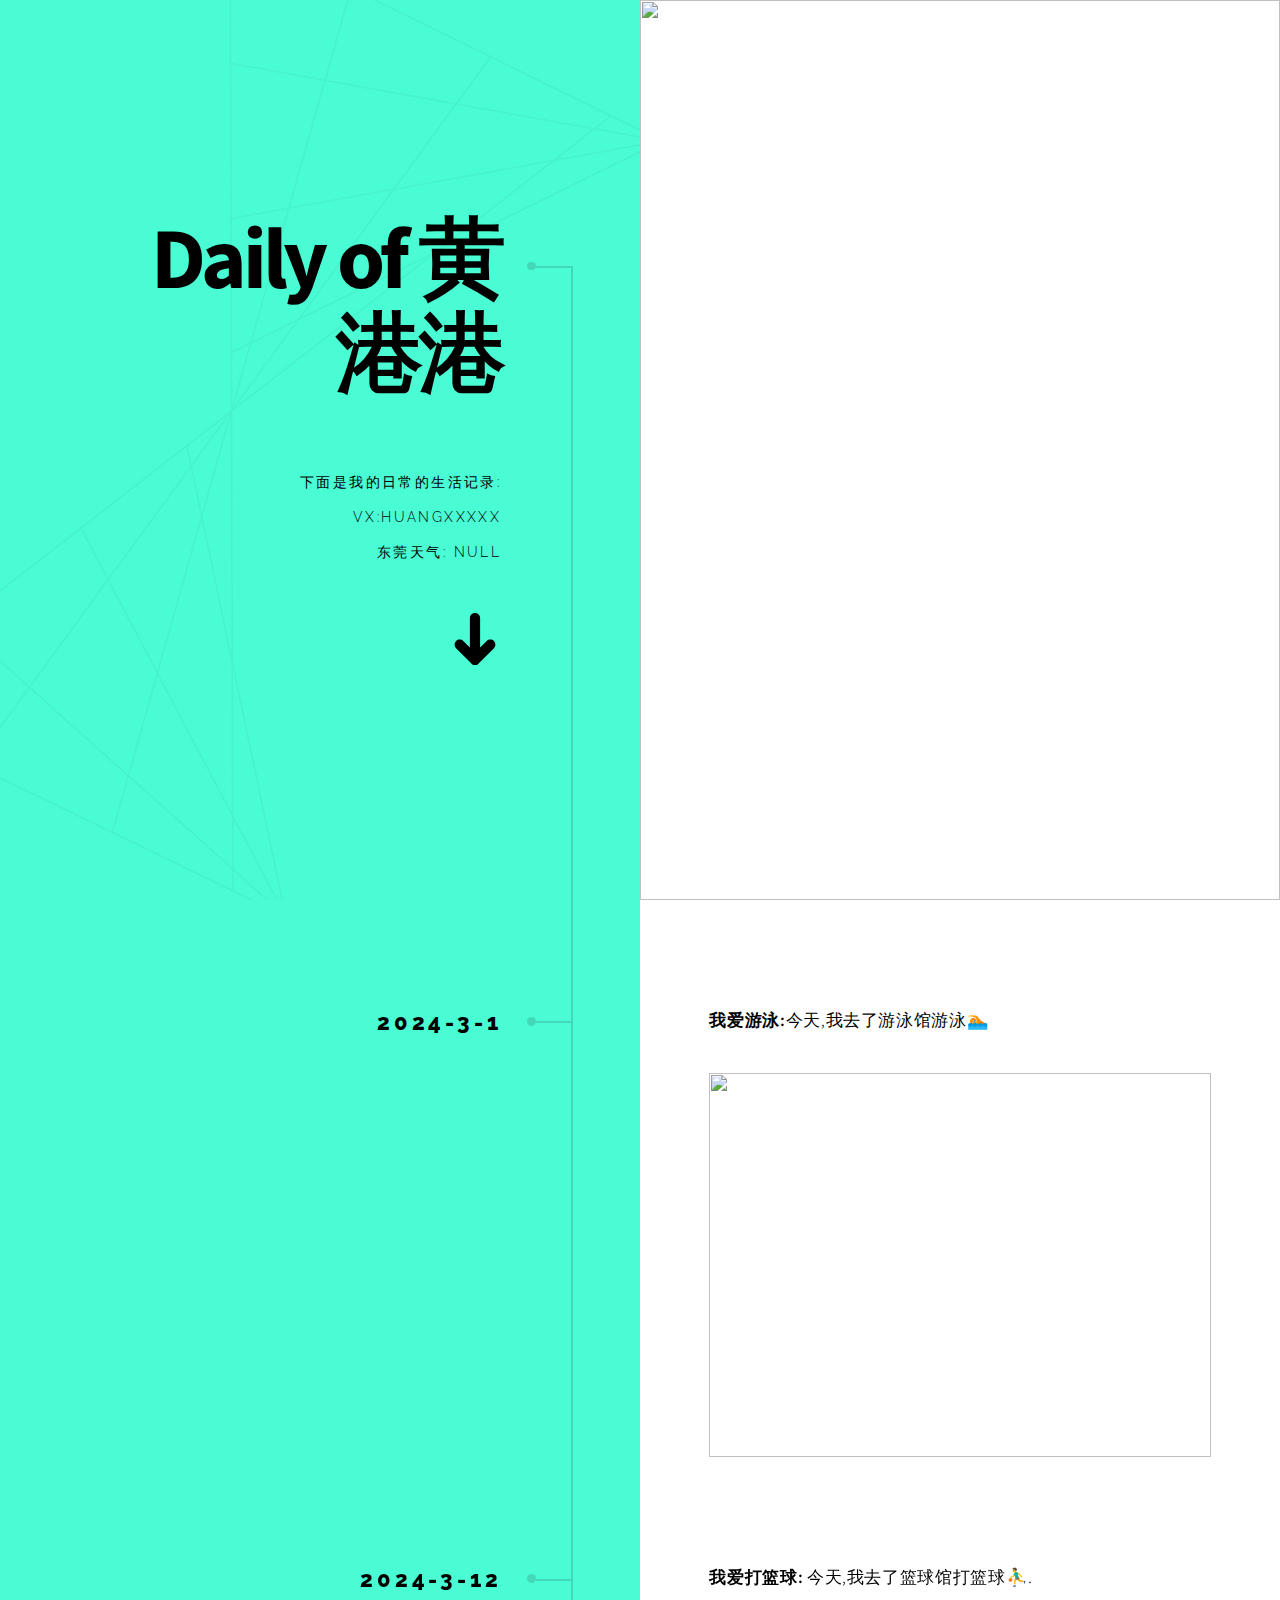
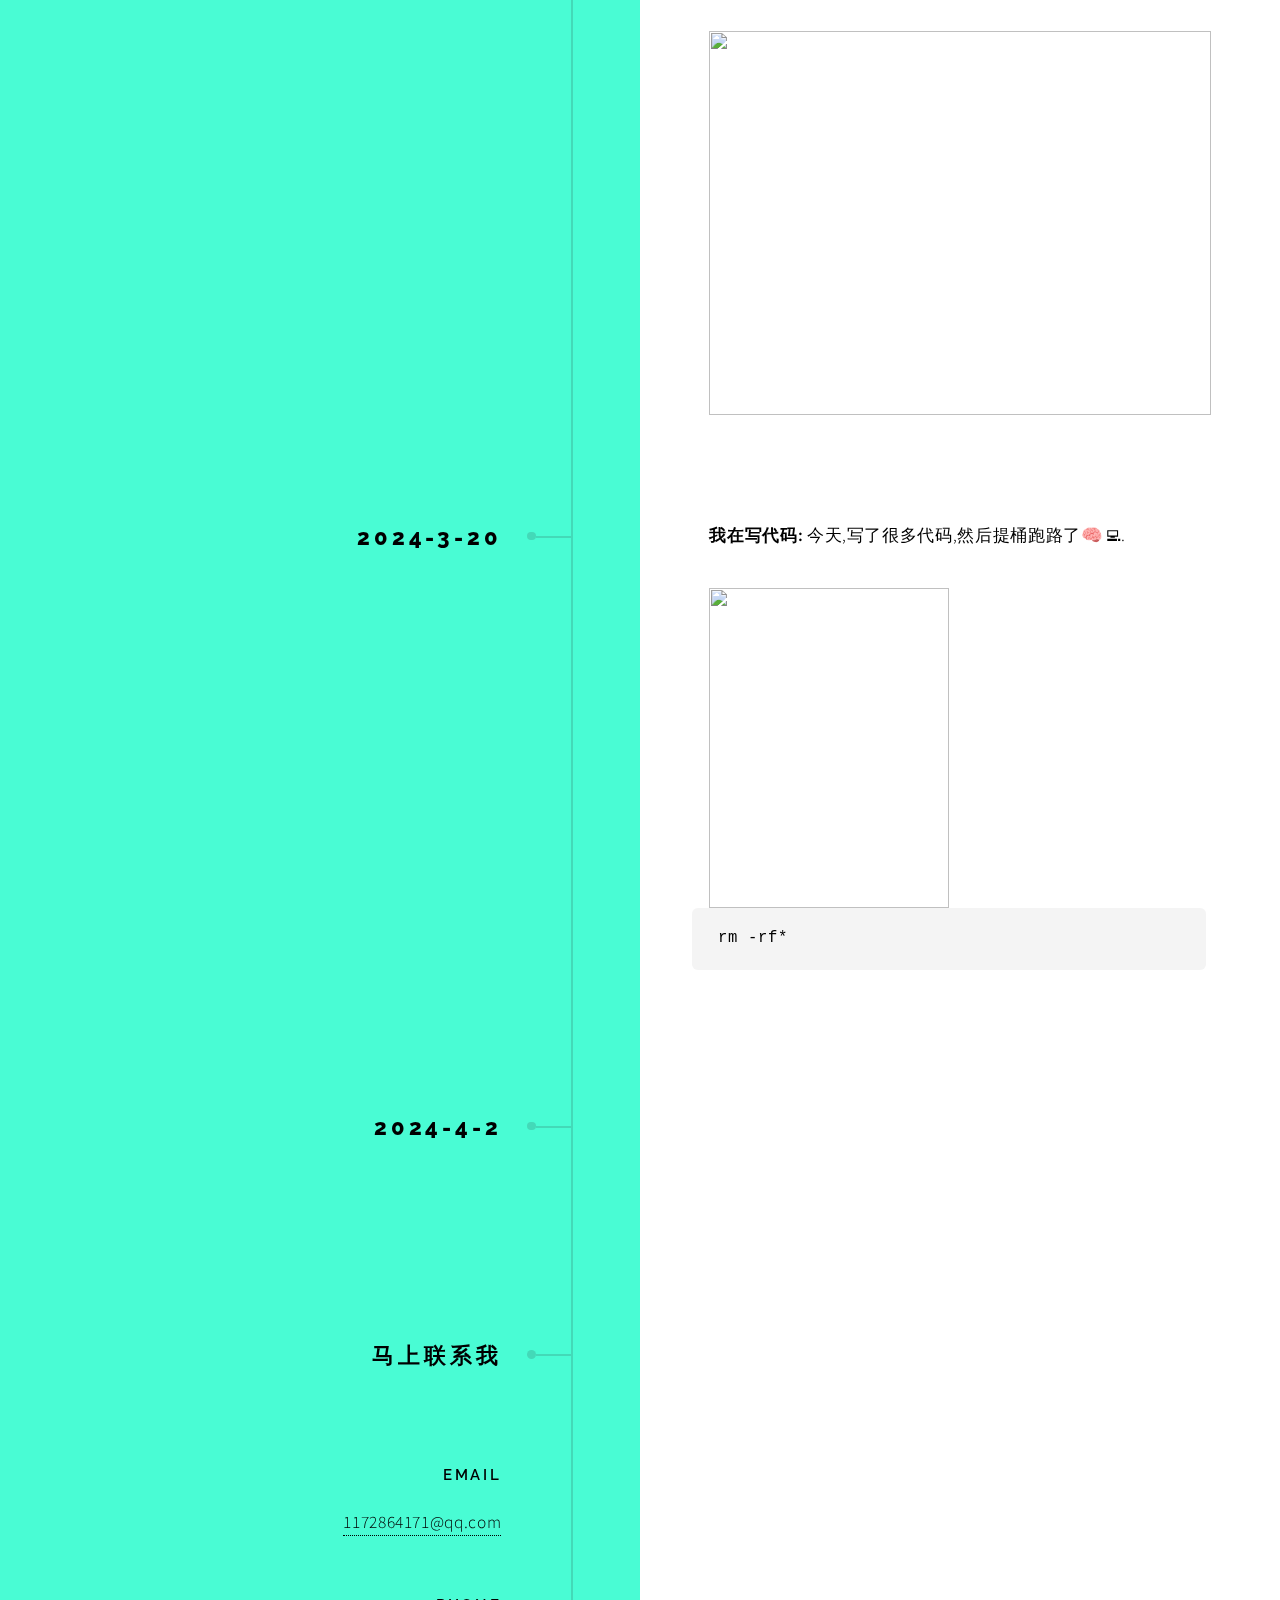
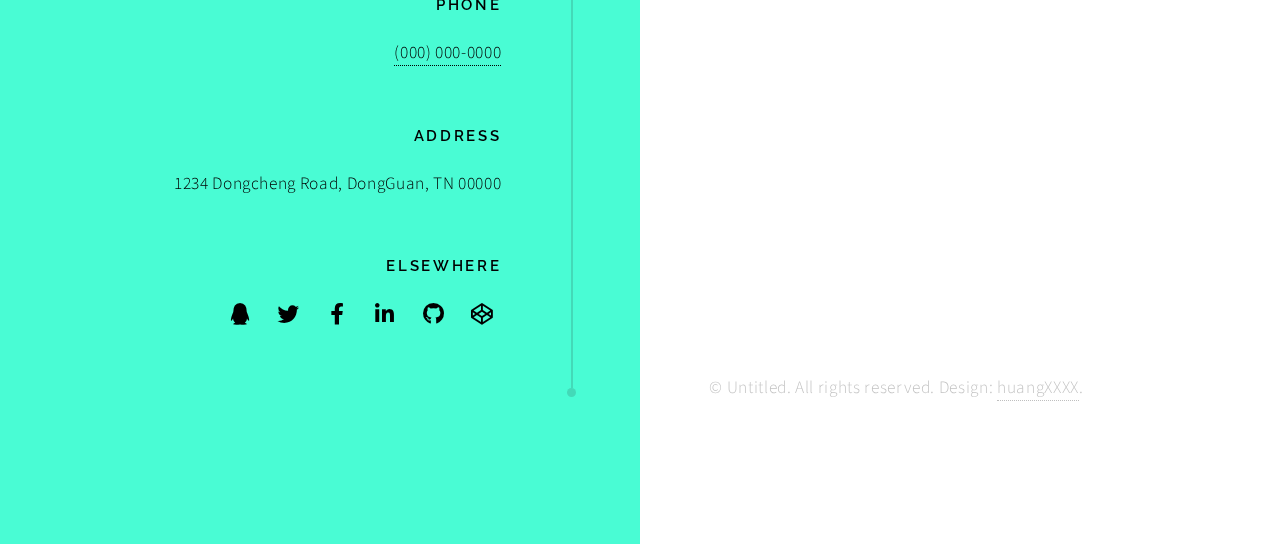
==== index.html @ 05964b26 "Update index.html" ====
<!DOCTYPE HTML>
<html xmlns="http://www.w3.org/1999/html">
<head>
    <title>travel-daily</title>
    <meta charset="utf-8"/>
    <meta name="viewport" content="width=device-width, initial-scale=1, user-scalable=no"/>
    <meta name="description" content=""/>
    <meta name="keywords" content=""/>
    <link rel="stylesheet" href="assets/css/main.css"/>


</head>
<body class="is-preload">

<!-- Wrapper -->
<div id="wrapper">

    <!-- Intro -->
    <section class="intro">
        <header>
            <h1>Daily of 黄港港</h1>
            <p>
            </br>下面是我的日常的生活记录:
            </br>vx:huangXXXXX
            </br>东莞天气: <span id="weather">null</span></p>
            <ul class="actions">
                <li><a href="#first" class="arrow scrolly"><span class="label">Next</span></a></li>
            </ul>
        </header>
        <div class="content">
            <span class="image fill" data-position="center"><img src="images/pic03.png" alt=""/></span>
        </div>
    </section>

    <!-- Section -->
    <section id="first">
        <header>
            <h2>2024-3-1</h2>
        </header>
        <div class="content">
            <p><strong>我爱游泳:</strong>今天,我去了游泳馆游泳🏊️</p>
            <div class="gallery"><a href="https://pic.imgdb.cn/item/663b37d50ea9cb1403532012.jpg" class="landscape">
                <img src="https://pic.imgdb.cn/item/663b37d50ea9cb1403532012.jpg"/></a></div>
            <!--            <span class="image main"> <img src="https://pic.imgdb.cn/item/663b37d50ea9cb1403532012.jpg"></span>-->
        </div>
    </section>

    <!-- Section -->
    <section>
        <header>
            <h2>2024-3-12</h2>
        </header>
        <div class="content">
            <p><strong>我爱打篮球:</strong> 今天,我去了篮球馆打篮球⛹‍♂️.</p>
            <div class="gallery"><a href="https://pic.imgdb.cn/item/663bc7940ea9cb14034e1a0f.png" class="landscape">
                <img src="https://pic.imgdb.cn/item/663bc7940ea9cb14034e1a0f.png"/></a></div>
        </div>
    </section>

    <!-- Section -->
    <section>
        <header>
            <h2>2024-3-20</h2>
        </header>
        <div class="content">
            <p><strong>我在写代码: </strong> 今天,写了很多代码,然后提桶跑路了🧠💻︎.</p>
                <div class="content">
                    <div class="gallery">
                        <a href="https://pic.imgdb.cn/item/663c23070ea9cb1403b1b759.jpg" class="diycssh">
                        <img src="https://pic.imgdb.cn/item/663c23070ea9cb1403b1b759.jpg" alt=""/></a>
                        <pre><code>rm -rf*</code></pre>
                    </div>
                </div>
        </div>
    </section>

        <section>
            <header>
                <h2>2024-4-2</h2>
            </header>
            <div class="content">

               </div>
        </section>
    <!-- Section -->
    <section>
        <header>
            <h2>马上联系我</h2>
        </header>
        <div class="content">
        </div>
        <footer>
            <ul class="items">
                <li>
                    <h3>Email</h3>
                    <a href="#">1172864171@qq.com</a>
                </li>
                <li>
                    <h3>Phone</h3>
                    <a href="#">(000) 000-0000</a>
                </li>
                <li>
                    <h3>Address</h3>
                    <span>1234 Dongcheng Road, DongGuan, TN 00000</span>
                </li>
                <li>
                    <h3>Elsewhere</h3>
                    <ul class="icons">
                        <li><a href="#" class="icon brands fa-qq"><span class="label">QQ</span></a></li>
                        <li><a href="#" class="icon brands fa-twitter"><span class="label">Twitter</span></a></li>
                        <li><a href="#" class="icon brands fa-facebook-f"><span class="label">Facebook</span></a></li>
              
                        <li><a href="#" class="icon brands fa-linkedin-in"><span class="label">LinkedIn</span></a></li>
                        <li><a href="#" class="icon brands fa-github"><span class="label">GitHub</span></a></li>
                        <li><a href="#" class="icon brands fa-codepen"><span class="label">Codepen</span></a></li>
                    </ul>
                </li>
            </ul>
        </footer>
    </section>

    <!-- Copyright -->
    <div class="copyright">&copy; Untitled. All rights reserved. Design: <a href="#">huangXXXX</a>.
    </div>

</div>

<!-- Scripts -->
<script src="assets/js/jquery.min.js"></script>
<script src="assets/js/jquery.scrolly.min.js"></script>
<script src="assets/js/browser.min.js"></script>
<script src="assets/js/breakpoints.min.js"></script>
<script src="assets/js/util.js"></script>
<script src="assets/js/main.js"></script>
<script>
    function loadXMLDoc()
    {
        var xmlhttp;
        if (window.XMLHttpRequest)
        {
            //  IE7+, Firefox, Chrome, Opera, Safari 浏览器执行代码
            xmlhttp=new XMLHttpRequest();
        }
        else
        {
            // IE6, IE5 浏览器执行代码
            xmlhttp=new ActiveXObject("Microsoft.XMLHTTP");
        }
        xmlhttp.onreadystatechange=function()
        {
            if (xmlhttp.readyState==4 && xmlhttp.status==200)
            {
                var myArr = JSON.parse(this.responseText);
                document.getElementById("weather").innerHTML=myArr.results[0].now.text;
                //console.log(myArr.results[0].now.text);
                //$("#weathe").innerText=xmlhttp.responseText;
                // {
                //     "results": [
                //     {
                //         "location": {
                //             "id": "WS0GHKN5ZP7T",
                //             "name": "东莞",
                //             "country": "CN",
                //             "path": "东莞,东莞,广东,中国",
                //             "timezone": "Asia/Shanghai",
                //             "timezone_offset": "+08:00"
                //         },
                //         "now": {
                //             "text": "阴",  //myArr.results[0].now.text;
                //             "code": "9",
                //             "temperature": "26"
                //         },
                //         "last_update": "2024-05-10T09:24:23+08:00"  //myArr.results[0].last_update
                //     }
                // ]
                // }
            }
        }
        xmlhttp.open("GET","https://api.seniverse.com/v3/weather/now.json?key=Szi0hltL8kZto6R0B&location=dongguan&language=zh-Hans&unit=c",true);
        xmlhttp.send();
    }
    var time = setInterval(loadXMLDoc,10000);
</script>


</body>
</html>
---- assets/css/main.css ----
@import url(fontawesome-all.min.css);
@import url("https://fonts.googleapis.com/css?family=Source+Sans+Pro:300,600,700,300i,600i,700i|Raleway:600,800");

/*
	Paradigm Shift by HTML5 UP
	html5up.net | @ajlkn
	Free for personal and commercial use under the CCA 3.0 license (html5up.net/license)
*/

html, body, div, span, applet, object,
iframe, h1, h2, h3, h4, h5, h6, p, blockquote,
pre, a, abbr, acronym, address, big, cite,
code, del, dfn, em, img, ins, kbd, q, s, samp,
small, strike, strong, sub, sup, tt, var, b,
u, i, center, dl, dt, dd, ol, ul, li, fieldset,
form, label, legend, table, caption, tbody,
tfoot, thead, tr, th, td, article, aside,
canvas, details, embed, figure, figcaption,
footer, header, hgroup, menu, nav, output, ruby,
section, summary, time, mark, audio, video {
	margin: 0;
	padding: 0;
	border: 0;
	font-size: 100%;
	font: inherit;
	vertical-align: baseline;}

article, aside, details, figcaption, figure,
footer, header, hgroup, menu, nav, section {
	display: block;}

body {
	line-height: 1;
}

ol, ul {
	list-style: none;
}

blockquote, q {
	quotes: none;
}

	blockquote:before, blockquote:after, q:before, q:after {
		content: '';
		content: none;
	}

table {
	border-collapse: collapse;
	border-spacing: 0;
}

body {
	-webkit-text-size-adjust: none;
}

mark {
	background-color: transparent;
	color: inherit;
}

input::-moz-focus-inner {
	border: 0;
	padding: 0;
}

input, select, textarea {
	-moz-appearance: none;
	-webkit-appearance: none;
	-ms-appearance: none;
	appearance: none;
}

/* Basic */

	@-ms-viewport {
		width: device-width;
	}

	body {
		-ms-overflow-style: scrollbar;
	}

	@media screen and (max-width: 480px) {

		html, body {
			min-width: 320px;
		}

	}

	html {
		box-sizing: border-box;
	}

	*, *:before, *:after {
		box-sizing: inherit;
	}

	html {
		overflow-x: hidden;
	}

	body {
		background: #ffffff;
		overflow-x: hidden;
	}

		body.is-preload *, body.is-preload *:before, body.is-preload *:after {
			-moz-animation: none !important;
			-webkit-animation: none !important;
			-ms-animation: none !important;
			animation: none !important;
			-moz-transition: none !important;
			-webkit-transition: none !important;
			-ms-transition: none !important;
			transition: none !important;
		}

/* Typography */

	html {
		font-size: 18pt;
	}

		@media screen and (max-width: 1920px) {

			html {
				font-size: 13pt;
			}

		}

		@media screen and (max-width: 1152px) {

			html {
				font-size: 14pt;
			}

		}

		@media screen and (max-width: 736px) {

			html {
				font-size: 12pt;
			}

		}

		@media screen and (max-width: 480px) {

			html {
				font-size: 11pt;
			}

		}

	body {
		background-color: #ffffff;
		color: #000000;
	}

	body, input, select, textarea {
		color: #000000;
		font-family: "Source Sans Pro", Helvetica, sans-serif;
		font-size: 1rem;
		font-weight: 300;
		letter-spacing: 0.0375em;
		line-height: 2;
	}

	a {
		-moz-transition: border-bottom-color 0.25s ease-in-out;
		-webkit-transition: border-bottom-color 0.25s ease-in-out;
		-ms-transition: border-bottom-color 0.25s ease-in-out;
		transition: border-bottom-color 0.25s ease-in-out;
		text-decoration: none;
		color: #000000;
		border-bottom: dotted 1px;
	}

		a:hover {
			text-decoration: none;
			border-bottom-color: transparent;
		}

	strong, b {
		font-weight: 600;
		color: #000000;
	}

	em, i {
		font-style: italic;
	}

	p {
		margin: 0 0 2rem 0;
	}

	h1, h2, h3, h4, h5, h6 {
		color: #000000;
		font-family: "Raleway", Helvetica, sans-serif;
		font-weight: 600;
		letter-spacing: 0.175em;
		line-height: 1.75;
		margin: 0 0 1.5rem 0;
		text-transform: uppercase;
	}

		h1 a, h2 a, h3 a, h4 a, h5 a, h6 a {
			color: inherit;
			text-decoration: none;
		}

	h1 {
		font-family: "Source Sans Pro", Helvetica, sans-serif;
		font-size: 5rem;
		font-weight: 700;
		letter-spacing: -0.05em;
		line-height: 1.1;
		margin: 0 0 1.5rem 0;
		text-transform: none;
	}

	h2 {
		font-size: 1.25rem;
		font-weight: 800;
		margin: 0 0 2rem 0;
	}

	h3 {
		font-size: 0.875rem;
	}

	h4 {
		font-size: 0.875rem;
	}

	h5 {
		font-size: 0.75rem;
	}

	h6 {
		font-size: 0.625rem;
	}

	@media screen and (max-width: 736px) {

		h1 {
			font-size: 4.5rem;
			line-height: 1.1;
		}

		h2 {
			font-size: 1.25rem;
			line-height: 1.7;
		}

		h3 {
			font-size: 0.9rem;
		}

		h4 {
			font-size: 0.75rem;
		}

		h5 {
			font-size: 0.675rem;
		}

	}

	@media screen and (max-width: 360px) {

		h1 {
			font-size: 3.75rem;
		}

		h2 {
			font-size: 1.125rem;
		}

		h3 {
			font-size: 0.8rem;
		}

		h4 {
			font-size: 0.675rem;
		}

		h5 {
			font-size: 0.675rem;
		}

	}

	sub {
		font-size: 0.8rem;
		position: relative;
		top: 0.5rem;
	}

	sup {
		font-size: 0.8rem;
		position: relative;
		top: -0.5rem;
	}

	blockquote {
		border-left: solid 0.5rem rgba(144, 144, 144, 0.25);
		font-style: italic;
		margin: 0 0 2rem 0;
		padding: 1rem 0 1rem 2rem;
	}

	code {
		background: rgba(144, 144, 144, 0.1);
		border-radius: 0.325rem;
		font-family: "Courier New", monospace;
		font-size: 0.9rem;
		margin: 0 0.25rem;
		padding: 0.25rem 0.65rem;
	}

	pre {
		-webkit-overflow-scrolling: touch;
		font-family: "Courier New", monospace;
		font-size: 0.9rem;
		margin: 0 0 2rem 0;
		width: 100%;
	}

		pre code {
			display: block;
			line-height: 1.75;
			padding: 1rem 1.5rem;
			overflow-x: auto;
		}

	hr {
		border: 0;
		border-bottom: solid 2px rgba(144, 144, 144, 0.25);
		margin: 3rem 0;
	}

		hr.major {
			margin: 5rem 0;
		}

		@media screen and (max-width: 736px) {

			hr.major {
				margin: 3rem 0;
			}

		}

/* Row */

	.row {
		display: flex;
		flex-wrap: wrap;
		box-sizing: border-box;
		align-items: stretch;
	}

		.row > * {
			box-sizing: border-box;
		}

		.row.gtr-uniform > * > :last-child {
			margin-bottom: 0;
		}

		.row.aln-left {
			justify-content: flex-start;
		}

		.row.aln-center {
			justify-content: center;
		}

		.row.aln-right {
			justify-content: flex-end;
		}

		.row.aln-top {
			align-items: flex-start;
		}

		.row.aln-middle {
			align-items: center;
		}

		.row.aln-bottom {
			align-items: flex-end;
		}

		.row > .imp {
			order: -1;
		}

		.row > .col-1 {
			width: 8.33333%;
		}

		.row > .off-1 {
			margin-left: 8.33333%;
		}

		.row > .col-2 {
			width: 16.66667%;
		}

		.row > .off-2 {
			margin-left: 16.66667%;
		}

		.row > .col-3 {
			width: 25%;
		}

		.row > .off-3 {
			margin-left: 25%;
		}

		.row > .col-4 {
			width: 33.33333%;
		}

		.row > .off-4 {
			margin-left: 33.33333%;
		}

		.row > .col-5 {
			width: 41.66667%;
		}

		.row > .off-5 {
			margin-left: 41.66667%;
		}

		.row > .col-6 {
			width: 50%;
		}

		.row > .off-6 {
			margin-left: 50%;
		}

		.row > .col-7 {
			width: 58.33333%;
		}

		.row > .off-7 {
			margin-left: 58.33333%;
		}

		.row > .col-8 {
			width: 66.66667%;
		}

		.row > .off-8 {
			margin-left: 66.66667%;
		}

		.row > .col-9 {
			width: 75%;
		}

		.row > .off-9 {
			margin-left: 75%;
		}

		.row > .col-10 {
			width: 83.33333%;
		}

		.row > .off-10 {
			margin-left: 83.33333%;
		}

		.row > .col-11 {
			width: 91.66667%;
		}

		.row > .off-11 {
			margin-left: 91.66667%;
		}

		.row > .col-12 {
			width: 100%;
		}

		.row > .off-12 {
			margin-left: 100%;
		}

		.row.gtr-0 {
			margin-top: 0;
			margin-left: 0rem;
		}

			.row.gtr-0 > * {
				padding: 0 0 0 0rem;
			}

			.row.gtr-0.gtr-uniform {
				margin-top: 0rem;
			}

				.row.gtr-0.gtr-uniform > * {
					padding-top: 0rem;
				}

		.row.gtr-25 {
			margin-top: 0;
			margin-left: -0.5rem;
		}

			.row.gtr-25 > * {
				padding: 0 0 0 0.5rem;
			}

			.row.gtr-25.gtr-uniform {
				margin-top: -0.5rem;
			}

				.row.gtr-25.gtr-uniform > * {
					padding-top: 0.5rem;
				}

		.row.gtr-50 {
			margin-top: 0;
			margin-left: -1rem;
		}

			.row.gtr-50 > * {
				padding: 0 0 0 1rem;
			}

			.row.gtr-50.gtr-uniform {
				margin-top: -1rem;
			}

				.row.gtr-50.gtr-uniform > * {
					padding-top: 1rem;
				}

		.row {
			margin-top: 0;
			margin-left: -2rem;
		}

			.row > * {
				padding: 0 0 0 2rem;
			}

			.row.gtr-uniform {
				margin-top: -2rem;
			}

				.row.gtr-uniform > * {
					padding-top: 2rem;
				}

		.row.gtr-150 {
			margin-top: 0;
			margin-left: -3rem;
		}

			.row.gtr-150 > * {
				padding: 0 0 0 3rem;
			}

			.row.gtr-150.gtr-uniform {
				margin-top: -3rem;
			}

				.row.gtr-150.gtr-uniform > * {
					padding-top: 3rem;
				}

		.row.gtr-200 {
			margin-top: 0;
			margin-left: -4rem;
		}

			.row.gtr-200 > * {
				padding: 0 0 0 4rem;
			}

			.row.gtr-200.gtr-uniform {
				margin-top: -4rem;
			}

				.row.gtr-200.gtr-uniform > * {
					padding-top: 4rem;
				}

		@media screen and (max-width: 1920px) {

			.row {
				display: flex;
				flex-wrap: wrap;
				box-sizing: border-box;
				align-items: stretch;
			}

				.row > * {
					box-sizing: border-box;
				}

				.row.gtr-uniform > * > :last-child {
					margin-bottom: 0;
				}

				.row.aln-left {
					justify-content: flex-start;
				}

				.row.aln-center {
					justify-content: center;
				}

				.row.aln-right {
					justify-content: flex-end;
				}

				.row.aln-top {
					align-items: flex-start;
				}

				.row.aln-middle {
					align-items: center;
				}

				.row.aln-bottom {
					align-items: flex-end;
				}

				.row > .imp-xlarge {
					order: -1;
				}

				.row > .col-1-xlarge {
					width: 8.33333%;
				}

				.row > .off-1-xlarge {
					margin-left: 8.33333%;
				}

				.row > .col-2-xlarge {
					width: 16.66667%;
				}

				.row > .off-2-xlarge {
					margin-left: 16.66667%;
				}

				.row > .col-3-xlarge {
					width: 25%;
				}

				.row > .off-3-xlarge {
					margin-left: 25%;
				}

				.row > .col-4-xlarge {
					width: 33.33333%;
				}

				.row > .off-4-xlarge {
					margin-left: 33.33333%;
				}

				.row > .col-5-xlarge {
					width: 41.66667%;
				}

				.row > .off-5-xlarge {
					margin-left: 41.66667%;
				}

				.row > .col-6-xlarge {
					width: 50%;
				}

				.row > .off-6-xlarge {
					margin-left: 50%;
				}

				.row > .col-7-xlarge {
					width: 58.33333%;
				}

				.row > .off-7-xlarge {
					margin-left: 58.33333%;
				}

				.row > .col-8-xlarge {
					width: 66.66667%;
				}

				.row > .off-8-xlarge {
					margin-left: 66.66667%;
				}

				.row > .col-9-xlarge {
					width: 75%;
				}

				.row > .off-9-xlarge {
					margin-left: 75%;
				}

				.row > .col-10-xlarge {
					width: 83.33333%;
				}

				.row > .off-10-xlarge {
					margin-left: 83.33333%;
				}

				.row > .col-11-xlarge {
					width: 91.66667%;
				}

				.row > .off-11-xlarge {
					margin-left: 91.66667%;
				}

				.row > .col-12-xlarge {
					width: 100%;
				}

				.row > .off-12-xlarge {
					margin-left: 100%;
				}

				.row.gtr-0 {
					margin-top: 0;
					margin-left: 0rem;
				}

					.row.gtr-0 > * {
						padding: 0 0 0 0rem;
					}

					.row.gtr-0.gtr-uniform {
						margin-top: 0rem;
					}

						.row.gtr-0.gtr-uniform > * {
							padding-top: 0rem;
						}

				.row.gtr-25 {
					margin-top: 0;
					margin-left: -0.5rem;
				}

					.row.gtr-25 > * {
						padding: 0 0 0 0.5rem;
					}

					.row.gtr-25.gtr-uniform {
						margin-top: -0.5rem;
					}

						.row.gtr-25.gtr-uniform > * {
							padding-top: 0.5rem;
						}

				.row.gtr-50 {
					margin-top: 0;
					margin-left: -1rem;
				}

					.row.gtr-50 > * {
						padding: 0 0 0 1rem;
					}

					.row.gtr-50.gtr-uniform {
						margin-top: -1rem;
					}

						.row.gtr-50.gtr-uniform > * {
							padding-top: 1rem;
						}

				.row {
					margin-top: 0;
					margin-left: -2rem;
				}

					.row > * {
						padding: 0 0 0 2rem;
					}

					.row.gtr-uniform {
						margin-top: -2rem;
					}

						.row.gtr-uniform > * {
							padding-top: 2rem;
						}

				.row.gtr-150 {
					margin-top: 0;
					margin-left: -3rem;
				}

					.row.gtr-150 > * {
						padding: 0 0 0 3rem;
					}

					.row.gtr-150.gtr-uniform {
						margin-top: -3rem;
					}

						.row.gtr-150.gtr-uniform > * {
							padding-top: 3rem;
						}

				.row.gtr-200 {
					margin-top: 0;
					margin-left: -4rem;
				}

					.row.gtr-200 > * {
						padding: 0 0 0 4rem;
					}

					.row.gtr-200.gtr-uniform {
						margin-top: -4rem;
					}

						.row.gtr-200.gtr-uniform > * {
							padding-top: 4rem;
						}

		}

		@media screen and (max-width: 1280px) {

			.row {
				display: flex;
				flex-wrap: wrap;
				box-sizing: border-box;
				align-items: stretch;
			}

				.row > * {
					box-sizing: border-box;
				}

				.row.gtr-uniform > * > :last-child {
					margin-bottom: 0;
				}

				.row.aln-left {
					justify-content: flex-start;
				}

				.row.aln-center {
					justify-content: center;
				}

				.row.aln-right {
					justify-content: flex-end;
				}

				.row.aln-top {
					align-items: flex-start;
				}

				.row.aln-middle {
					align-items: center;
				}

				.row.aln-bottom {
					align-items: flex-end;
				}

				.row > .imp-large {
					order: -1;
				}

				.row > .col-1-large {
					width: 8.33333%;
				}

				.row > .off-1-large {
					margin-left: 8.33333%;
				}

				.row > .col-2-large {
					width: 16.66667%;
				}

				.row > .off-2-large {
					margin-left: 16.66667%;
				}

				.row > .col-3-large {
					width: 25%;
				}

				.row > .off-3-large {
					margin-left: 25%;
				}

				.row > .col-4-large {
					width: 33.33333%;
				}

				.row > .off-4-large {
					margin-left: 33.33333%;
				}

				.row > .col-5-large {
					width: 41.66667%;
				}

				.row > .off-5-large {
					margin-left: 41.66667%;
				}

				.row > .col-6-large {
					width: 50%;
				}

				.row > .off-6-large {
					margin-left: 50%;
				}

				.row > .col-7-large {
					width: 58.33333%;
				}

				.row > .off-7-large {
					margin-left: 58.33333%;
				}

				.row > .col-8-large {
					width: 66.66667%;
				}

				.row > .off-8-large {
					margin-left: 66.66667%;
				}

				.row > .col-9-large {
					width: 75%;
				}

				.row > .off-9-large {
					margin-left: 75%;
				}

				.row > .col-10-large {
					width: 83.33333%;
				}

				.row > .off-10-large {
					margin-left: 83.33333%;
				}

				.row > .col-11-large {
					width: 91.66667%;
				}

				.row > .off-11-large {
					margin-left: 91.66667%;
				}

				.row > .col-12-large {
					width: 100%;
				}

				.row > .off-12-large {
					margin-left: 100%;
				}

				.row.gtr-0 {
					margin-top: 0;
					margin-left: 0rem;
				}

					.row.gtr-0 > * {
						padding: 0 0 0 0rem;
					}

					.row.gtr-0.gtr-uniform {
						margin-top: 0rem;
					}

						.row.gtr-0.gtr-uniform > * {
							padding-top: 0rem;
						}

				.row.gtr-25 {
					margin-top: 0;
					margin-left: -0.375rem;
				}

					.row.gtr-25 > * {
						padding: 0 0 0 0.375rem;
					}

					.row.gtr-25.gtr-uniform {
						margin-top: -0.375rem;
					}

						.row.gtr-25.gtr-uniform > * {
							padding-top: 0.375rem;
						}

				.row.gtr-50 {
					margin-top: 0;
					margin-left: -0.75rem;
				}

					.row.gtr-50 > * {
						padding: 0 0 0 0.75rem;
					}

					.row.gtr-50.gtr-uniform {
						margin-top: -0.75rem;
					}

						.row.gtr-50.gtr-uniform > * {
							padding-top: 0.75rem;
						}

				.row {
					margin-top: 0;
					margin-left: -1.5rem;
				}

					.row > * {
						padding: 0 0 0 1.5rem;
					}

					.row.gtr-uniform {
						margin-top: -1.5rem;
					}

						.row.gtr-uniform > * {
							padding-top: 1.5rem;
						}

				.row.gtr-150 {
					margin-top: 0;
					margin-left: -2.25rem;
				}

					.row.gtr-150 > * {
						padding: 0 0 0 2.25rem;
					}

					.row.gtr-150.gtr-uniform {
						margin-top: -2.25rem;
					}

						.row.gtr-150.gtr-uniform > * {
							padding-top: 2.25rem;
						}

				.row.gtr-200 {
					margin-top: 0;
					margin-left: -3rem;
				}

					.row.gtr-200 > * {
						padding: 0 0 0 3rem;
					}

					.row.gtr-200.gtr-uniform {
						margin-top: -3rem;
					}

						.row.gtr-200.gtr-uniform > * {
							padding-top: 3rem;
						}

		}

		@media screen and (max-width: 1152px) {

			.row {
				display: flex;
				flex-wrap: wrap;
				box-sizing: border-box;
				align-items: stretch;
			}

				.row > * {
					box-sizing: border-box;
				}

				.row.gtr-uniform > * > :last-child {
					margin-bottom: 0;
				}

				.row.aln-left {
					justify-content: flex-start;
				}

				.row.aln-center {
					justify-content: center;
				}

				.row.aln-right {
					justify-content: flex-end;
				}

				.row.aln-top {
					align-items: flex-start;
				}

				.row.aln-middle {
					align-items: center;
				}

				.row.aln-bottom {
					align-items: flex-end;
				}

				.row > .imp-medium {
					order: -1;
				}

				.row > .col-1-medium {
					width: 8.33333%;
				}

				.row > .off-1-medium {
					margin-left: 8.33333%;
				}

				.row > .col-2-medium {
					width: 16.66667%;
				}

				.row > .off-2-medium {
					margin-left: 16.66667%;
				}

				.row > .col-3-medium {
					width: 25%;
				}

				.row > .off-3-medium {
					margin-left: 25%;
				}

				.row > .col-4-medium {
					width: 33.33333%;
				}

				.row > .off-4-medium {
					margin-left: 33.33333%;
				}

				.row > .col-5-medium {
					width: 41.66667%;
				}

				.row > .off-5-medium {
					margin-left: 41.66667%;
				}

				.row > .col-6-medium {
					width: 50%;
				}

				.row > .off-6-medium {
					margin-left: 50%;
				}

				.row > .col-7-medium {
					width: 58.33333%;
				}

				.row > .off-7-medium {
					margin-left: 58.33333%;
				}

				.row > .col-8-medium {
					width: 66.66667%;
				}

				.row > .off-8-medium {
					margin-left: 66.66667%;
				}

				.row > .col-9-medium {
					width: 75%;
				}

				.row > .off-9-medium {
					margin-left: 75%;
				}

				.row > .col-10-medium {
					width: 83.33333%;
				}

				.row > .off-10-medium {
					margin-left: 83.33333%;
				}

				.row > .col-11-medium {
					width: 91.66667%;
				}

				.row > .off-11-medium {
					margin-left: 91.66667%;
				}

				.row > .col-12-medium {
					width: 100%;
				}

				.row > .off-12-medium {
					margin-left: 100%;
				}

				.row.gtr-0 {
					margin-top: 0;
					margin-left: 0rem;
				}

					.row.gtr-0 > * {
						padding: 0 0 0 0rem;
					}

					.row.gtr-0.gtr-uniform {
						margin-top: 0rem;
					}

						.row.gtr-0.gtr-uniform > * {
							padding-top: 0rem;
						}

				.row.gtr-25 {
					margin-top: 0;
					margin-left: -0.375rem;
				}

					.row.gtr-25 > * {
						padding: 0 0 0 0.375rem;
					}

					.row.gtr-25.gtr-uniform {
						margin-top: -0.375rem;
					}

						.row.gtr-25.gtr-uniform > * {
							padding-top: 0.375rem;
						}

				.row.gtr-50 {
					margin-top: 0;
					margin-left: -0.75rem;
				}

					.row.gtr-50 > * {
						padding: 0 0 0 0.75rem;
					}

					.row.gtr-50.gtr-uniform {
						margin-top: -0.75rem;
					}

						.row.gtr-50.gtr-uniform > * {
							padding-top: 0.75rem;
						}

				.row {
					margin-top: 0;
					margin-left: -1.5rem;
				}

					.row > * {
						padding: 0 0 0 1.5rem;
					}

					.row.gtr-uniform {
						margin-top: -1.5rem;
					}

						.row.gtr-uniform > * {
							padding-top: 1.5rem;
						}

				.row.gtr-150 {
					margin-top: 0;
					margin-left: -2.25rem;
				}

					.row.gtr-150 > * {
						padding: 0 0 0 2.25rem;
					}

					.row.gtr-150.gtr-uniform {
						margin-top: -2.25rem;
					}

						.row.gtr-150.gtr-uniform > * {
							padding-top: 2.25rem;
						}

				.row.gtr-200 {
					margin-top: 0;
					margin-left: -3rem;
				}

					.row.gtr-200 > * {
						padding: 0 0 0 3rem;
					}

					.row.gtr-200.gtr-uniform {
						margin-top: -3rem;
					}

						.row.gtr-200.gtr-uniform > * {
							padding-top: 3rem;
						}

		}

		@media screen and (max-width: 736px) {

			.row {
				display: flex;
				flex-wrap: wrap;
				box-sizing: border-box;
				align-items: stretch;
			}

				.row > * {
					box-sizing: border-box;
				}

				.row.gtr-uniform > * > :last-child {
					margin-bottom: 0;
				}

				.row.aln-left {
					justify-content: flex-start;
				}

				.row.aln-center {
					justify-content: center;
				}

				.row.aln-right {
					justify-content: flex-end;
				}

				.row.aln-top {
					align-items: flex-start;
				}

				.row.aln-middle {
					align-items: center;
				}

				.row.aln-bottom {
					align-items: flex-end;
				}

				.row > .imp-small {
					order: -1;
				}

				.row > .col-1-small {
					width: 8.33333%;
				}

				.row > .off-1-small {
					margin-left: 8.33333%;
				}

				.row > .col-2-small {
					width: 16.66667%;
				}

				.row > .off-2-small {
					margin-left: 16.66667%;
				}

				.row > .col-3-small {
					width: 25%;
				}

				.row > .off-3-small {
					margin-left: 25%;
				}

				.row > .col-4-small {
					width: 33.33333%;
				}

				.row > .off-4-small {
					margin-left: 33.33333%;
				}

				.row > .col-5-small {
					width: 41.66667%;
				}

				.row > .off-5-small {
					margin-left: 41.66667%;
				}

				.row > .col-6-small {
					width: 50%;
				}

				.row > .off-6-small {
					margin-left: 50%;
				}

				.row > .col-7-small {
					width: 58.33333%;
				}

				.row > .off-7-small {
					margin-left: 58.33333%;
				}

				.row > .col-8-small {
					width: 66.66667%;
				}

				.row > .off-8-small {
					margin-left: 66.66667%;
				}

				.row > .col-9-small {
					width: 75%;
				}

				.row > .off-9-small {
					margin-left: 75%;
				}

				.row > .col-10-small {
					width: 83.33333%;
				}

				.row > .off-10-small {
					margin-left: 83.33333%;
				}

				.row > .col-11-small {
					width: 91.66667%;
				}

				.row > .off-11-small {
					margin-left: 91.66667%;
				}

				.row > .col-12-small {
					width: 100%;
				}

				.row > .off-12-small {
					margin-left: 100%;
				}

				.row.gtr-0 {
					margin-top: 0;
					margin-left: 0rem;
				}

					.row.gtr-0 > * {
						padding: 0 0 0 0rem;
					}

					.row.gtr-0.gtr-uniform {
						margin-top: 0rem;
					}

						.row.gtr-0.gtr-uniform > * {
							padding-top: 0rem;
						}

				.row.gtr-25 {
					margin-top: 0;
					margin-left: -0.3125rem;
				}

					.row.gtr-25 > * {
						padding: 0 0 0 0.3125rem;
					}

					.row.gtr-25.gtr-uniform {
						margin-top: -0.3125rem;
					}

						.row.gtr-25.gtr-uniform > * {
							padding-top: 0.3125rem;
						}

				.row.gtr-50 {
					margin-top: 0;
					margin-left: -0.625rem;
				}

					.row.gtr-50 > * {
						padding: 0 0 0 0.625rem;
					}

					.row.gtr-50.gtr-uniform {
						margin-top: -0.625rem;
					}

						.row.gtr-50.gtr-uniform > * {
							padding-top: 0.625rem;
						}

				.row {
					margin-top: 0;
					margin-left: -1.25rem;
				}

					.row > * {
						padding: 0 0 0 1.25rem;
					}

					.row.gtr-uniform {
						margin-top: -1.25rem;
					}

						.row.gtr-uniform > * {
							padding-top: 1.25rem;
						}

				.row.gtr-150 {
					margin-top: 0;
					margin-left: -1.875rem;
				}

					.row.gtr-150 > * {
						padding: 0 0 0 1.875rem;
					}

					.row.gtr-150.gtr-uniform {
						margin-top: -1.875rem;
					}

						.row.gtr-150.gtr-uniform > * {
							padding-top: 1.875rem;
						}

				.row.gtr-200 {
					margin-top: 0;
					margin-left: -2.5rem;
				}

					.row.gtr-200 > * {
						padding: 0 0 0 2.5rem;
					}

					.row.gtr-200.gtr-uniform {
						margin-top: -2.5rem;
					}

						.row.gtr-200.gtr-uniform > * {
							padding-top: 2.5rem;
						}

		}

		@media screen and (max-width: 480px) {

			.row {
				display: flex;
				flex-wrap: wrap;
				box-sizing: border-box;
				align-items: stretch;
			}

				.row > * {
					box-sizing: border-box;
				}

				.row.gtr-uniform > * > :last-child {
					margin-bottom: 0;
				}

				.row.aln-left {
					justify-content: flex-start;
				}

				.row.aln-center {
					justify-content: center;
				}

				.row.aln-right {
					justify-content: flex-end;
				}

				.row.aln-top {
					align-items: flex-start;
				}

				.row.aln-middle {
					align-items: center;
				}

				.row.aln-bottom {
					align-items: flex-end;
				}

				.row > .imp-xsmall {
					order: -1;
				}

				.row > .col-1-xsmall {
					width: 8.33333%;
				}

				.row > .off-1-xsmall {
					margin-left: 8.33333%;
				}

				.row > .col-2-xsmall {
					width: 16.66667%;
				}

				.row > .off-2-xsmall {
					margin-left: 16.66667%;
				}

				.row > .col-3-xsmall {
					width: 25%;
				}

				.row > .off-3-xsmall {
					margin-left: 25%;
				}

				.row > .col-4-xsmall {
					width: 33.33333%;
				}

				.row > .off-4-xsmall {
					margin-left: 33.33333%;
				}

				.row > .col-5-xsmall {
					width: 41.66667%;
				}

				.row > .off-5-xsmall {
					margin-left: 41.66667%;
				}

				.row > .col-6-xsmall {
					width: 50%;
				}

				.row > .off-6-xsmall {
					margin-left: 50%;
				}

				.row > .col-7-xsmall {
					width: 58.33333%;
				}

				.row > .off-7-xsmall {
					margin-left: 58.33333%;
				}

				.row > .col-8-xsmall {
					width: 66.66667%;
				}

				.row > .off-8-xsmall {
					margin-left: 66.66667%;
				}

				.row > .col-9-xsmall {
					width: 75%;
				}

				.row > .off-9-xsmall {
					margin-left: 75%;
				}

				.row > .col-10-xsmall {
					width: 83.33333%;
				}

				.row > .off-10-xsmall {
					margin-left: 83.33333%;
				}

				.row > .col-11-xsmall {
					width: 91.66667%;
				}

				.row > .off-11-xsmall {
					margin-left: 91.66667%;
				}

				.row > .col-12-xsmall {
					width: 100%;
				}

				.row > .off-12-xsmall {
					margin-left: 100%;
				}

				.row.gtr-0 {
					margin-top: 0;
					margin-left: 0rem;
				}

					.row.gtr-0 > * {
						padding: 0 0 0 0rem;
					}

					.row.gtr-0.gtr-uniform {
						margin-top: 0rem;
					}

						.row.gtr-0.gtr-uniform > * {
							padding-top: 0rem;
						}

				.row.gtr-25 {
					margin-top: 0;
					margin-left: -0.3125rem;
				}

					.row.gtr-25 > * {
						padding: 0 0 0 0.3125rem;
					}

					.row.gtr-25.gtr-uniform {
						margin-top: -0.3125rem;
					}

						.row.gtr-25.gtr-uniform > * {
							padding-top: 0.3125rem;
						}

				.row.gtr-50 {
					margin-top: 0;
					margin-left: -0.625rem;
				}

					.row.gtr-50 > * {
						padding: 0 0 0 0.625rem;
					}

					.row.gtr-50.gtr-uniform {
						margin-top: -0.625rem;
					}

						.row.gtr-50.gtr-uniform > * {
							padding-top: 0.625rem;
						}

				.row {
					margin-top: 0;
					margin-left: -1.25rem;
				}

					.row > * {
						padding: 0 0 0 1.25rem;
					}

					.row.gtr-uniform {
						margin-top: -1.25rem;
					}

						.row.gtr-uniform > * {
							padding-top: 1.25rem;
						}

				.row.gtr-150 {
					margin-top: 0;
					margin-left: -1.875rem;
				}

					.row.gtr-150 > * {
						padding: 0 0 0 1.875rem;
					}

					.row.gtr-150.gtr-uniform {
						margin-top: -1.875rem;
					}

						.row.gtr-150.gtr-uniform > * {
							padding-top: 1.875rem;
						}

				.row.gtr-200 {
					margin-top: 0;
					margin-left: -2.5rem;
				}

					.row.gtr-200 > * {
						padding: 0 0 0 2.5rem;
					}

					.row.gtr-200.gtr-uniform {
						margin-top: -2.5rem;
					}

						.row.gtr-200.gtr-uniform > * {
							padding-top: 2.5rem;
						}

		}

/* Box */

	.box {
		border: solid 2px rgba(144, 144, 144, 0.25);
		border-radius: 0.325rem;
		margin-bottom: 2rem;
		padding: 1.5rem;
	}

		.box > :last-child {
			margin-bottom: 0;
		}

		.box.alt {
			border: 0;
			border-radius: 0;
			padding: 0;
		}

/* Button */

	input[type="submit"],
	input[type="reset"],
	input[type="button"],
	button,
	.button {
		-moz-appearance: none;
		-webkit-appearance: none;
		-ms-appearance: none;
		appearance: none;
		-moz-transition: background-color 0.25s ease-in-out, box-shadow 0.25s ease-in-out, color 0.25s ease-in-out;
		-webkit-transition: background-color 0.25s ease-in-out, box-shadow 0.25s ease-in-out, color 0.25s ease-in-out;
		-ms-transition: background-color 0.25s ease-in-out, box-shadow 0.25s ease-in-out, color 0.25s ease-in-out;
		transition: background-color 0.25s ease-in-out, box-shadow 0.25s ease-in-out, color 0.25s ease-in-out;
		background-color: transparent;
		border-radius: 0.325rem;
		border: 0;
		box-shadow: inset 0 0 0 2px rgba(144, 144, 144, 0.25);
		color: #000000 !important;
		cursor: pointer;
		display: inline-block;
		font-family: "Raleway", Helvetica, sans-serif;
		font-size: 0.6rem;
		font-weight: 600;
		height: 3rem;
		letter-spacing: 0.175em;
		line-height: 3rem;
		padding: 0 2rem;
		text-align: center;
		text-decoration: none;
		text-transform: uppercase;
		white-space: nowrap;
	}

		input[type="submit"]:hover,
		input[type="reset"]:hover,
		input[type="button"]:hover,
		button:hover,
		.button:hover {
			box-shadow: inset 0 0 0 2px #2ee4bb;
			color: #2ee4bb !important;
		}

		input[type="submit"]:active,
		input[type="reset"]:active,
		input[type="button"]:active,
		button:active,
		.button:active {
			background-color: rgba(73, 252, 212, 0.25);
			box-shadow: inset 0 0 0 2px #2ee4bb;
			color: #2ee4bb !important;
		}

		input[type="submit"].small,
		input[type="reset"].small,
		input[type="button"].small,
		button.small,
		.button.small {
			font-size: 0.5rem;
			height: 2.25rem;
			line-height: 2.25rem;
			padding: 0 1.25rem;
		}

		input[type="submit"].large,
		input[type="reset"].large,
		input[type="button"].large,
		button.large,
		.button.large {
			font-size: 0.7rem;
			height: 3.2625rem;
			line-height: 3.2625rem;
			padding: 0 3.25rem;
		}

		input[type="submit"].wide,
		input[type="reset"].wide,
		input[type="button"].wide,
		button.wide,
		.button.wide {
			min-width: 13rem;
		}

		input[type="submit"].icon:before,
		input[type="reset"].icon:before,
		input[type="button"].icon:before,
		button.icon:before,
		.button.icon:before {
			margin-right: 0.5rem;
		}

		input[type="submit"].fit,
		input[type="reset"].fit,
		input[type="button"].fit,
		button.fit,
		.button.fit {
			width: 100%;
		}

		input[type="submit"].disabled, input[type="submit"]:disabled,
		input[type="reset"].disabled,
		input[type="reset"]:disabled,
		input[type="button"].disabled,
		input[type="button"]:disabled,
		button.disabled,
		button:disabled,
		.button.disabled,
		.button:disabled {
			pointer-events: none;
			opacity: 0.25;
		}

		input[type="submit"].primary,
		input[type="reset"].primary,
		input[type="button"].primary,
		button.primary,
		.button.primary {
			background-color: #49fcd4;
			box-shadow: none;
			color: #000000 !important;
		}

			input[type="submit"].primary:hover,
			input[type="reset"].primary:hover,
			input[type="button"].primary:hover,
			button.primary:hover,
			.button.primary:hover {
				background-color: #93ffe7;
			}

			input[type="submit"].primary:active,
			input[type="reset"].primary:active,
			input[type="button"].primary:active,
			button.primary:active,
			.button.primary:active {
				background-color: #44f2cb;
			}

		@media screen and (max-width: 736px) {

			input[type="submit"],
			input[type="reset"],
			input[type="button"],
			button,
			.button {
				font-size: 0.7rem;
				height: 3.3rem;
				line-height: 3.3rem;
			}

				input[type="submit"].large,
				input[type="reset"].large,
				input[type="button"].large,
				button.large,
				.button.large {
					font-size: 0.8rem;
					height: 3.75rem;
					line-height: 3.75rem;
				}

				input[type="submit"].small,
				input[type="reset"].small,
				input[type="button"].small,
				button.small,
				.button.small {
					font-size: 0.6rem;
					height: 3rem;
					line-height: 3rem;
				}

		}

/* Form */

	form {
		margin: 0 0 2rem 0;
	}

		form > :last-child {
			margin-bottom: 0;
		}

		form > .fields {
			display: -moz-flex;
			display: -webkit-flex;
			display: -ms-flex;
			display: flex;
			-moz-flex-wrap: wrap;
			-webkit-flex-wrap: wrap;
			-ms-flex-wrap: wrap;
			flex-wrap: wrap;
			margin: -2rem 0 2rem -2rem;
			width: calc(100% + 4rem);
		}

			form > .fields > .field {
				-moz-flex-grow: 0;
				-webkit-flex-grow: 0;
				-ms-flex-grow: 0;
				flex-grow: 0;
				-moz-flex-shrink: 0;
				-webkit-flex-shrink: 0;
				-ms-flex-shrink: 0;
				flex-shrink: 0;
				padding: 2rem 0 0 2rem;
				width: calc(100% - 2rem);
			}

				form > .fields > .field > :last-child {
					margin-bottom: 0;
				}

				form > .fields > .field.half {
					width: calc(50% - 1rem);
				}

				form > .fields > .field.third {
					width: calc(100%/3 - 0.66667rem);
				}

				form > .fields > .field.quarter {
					width: calc(25% - 0.5rem);
				}

		@media screen and (max-width: 480px) {

			form > .fields {
				margin: -1.5rem 0 2rem -1.5rem;
				width: calc(100% + 3rem);
			}

				form > .fields > .field {
					padding: 1.5rem 0 0 1.5rem;
					width: calc(100% - 1.5rem);
				}

					form > .fields > .field.half {
						width: calc(100% - 1.5rem);
					}

					form > .fields > .field.third {
						width: calc(100% - 1.5rem);
					}

					form > .fields > .field.quarter {
						width: calc(100% - 1.5rem);
					}

		}

	input[type="text"],
	input[type="password"],
	input[type="email"],
	input[type="tel"],
	input[type="search"],
	input[type="url"],
	select,
	textarea {
		-moz-appearance: none;
		-webkit-appearance: none;
		-ms-appearance: none;
		appearance: none;
		border-radius: 0.325rem;
		border: solid 2px rgba(144, 144, 144, 0.25);
		color: inherit;
		display: block;
		outline: 0;
		padding: 0 1rem;
		text-decoration: none;
		width: 100%;
	}

		input[type="text"]:invalid,
		input[type="password"]:invalid,
		input[type="email"]:invalid,
		input[type="tel"]:invalid,
		input[type="search"]:invalid,
		input[type="url"]:invalid,
		select:invalid,
		textarea:invalid {
			box-shadow: none;
		}

		input[type="text"]:focus,
		input[type="password"]:focus,
		input[type="email"]:focus,
		input[type="tel"]:focus,
		input[type="search"]:focus,
		input[type="url"]:focus,
		select:focus,
		textarea:focus {
			border-color: #2ee4bb;
		}

	label {
		color: #000000;
		display: block;
		font-family: "Raleway", Helvetica, sans-serif;
		font-size: 0.75rem;
		font-weight: 600;
		letter-spacing: 0.175em;
		line-height: 1.75;
		margin: 0 0 1rem 0;
		text-transform: uppercase;
	}

	input[type="text"],
	input[type="password"],
	input[type="email"],
	input[type="tel"],
	input[type="search"],
	input[type="url"] {
		height: 3rem;
	}

	select {
		background-image: url("data:image/svg+xml;charset=utf8,%3Csvg xmlns='http://www.w3.org/2000/svg' width='40' height='40' preserveAspectRatio='none' viewBox='0 0 40 40'%3E%3Cpath d='M9.4,12.3l10.4,10.4l10.4-10.4c0.2-0.2,0.5-0.4,0.9-0.4c0.3,0,0.6,0.1,0.9,0.4l3.3,3.3c0.2,0.2,0.4,0.5,0.4,0.9 c0,0.4-0.1,0.6-0.4,0.9L20.7,31.9c-0.2,0.2-0.5,0.4-0.9,0.4c-0.3,0-0.6-0.1-0.9-0.4L4.3,17.3c-0.2-0.2-0.4-0.5-0.4-0.9 c0-0.4,0.1-0.6,0.4-0.9l3.3-3.3c0.2-0.2,0.5-0.4,0.9-0.4S9.1,12.1,9.4,12.3z' fill='rgba(144, 144, 144, 0.25)' /%3E%3C/svg%3E");
		background-position: calc(100% - 1rem) center;
		background-repeat: no-repeat;
		background-size: 1.25rem;
		height: 3rem;
		padding-right: 3rem;
		text-overflow: ellipsis;
	}

		select option {
			background-color: #ffffff;
			color: #000000;
		}

		select:focus::-ms-value {
			background-color: transparent;
		}

		select::-ms-expand {
			display: none;
		}

	textarea {
		padding: 0.75rem 1rem;
	}

	input[type="checkbox"],
	input[type="radio"] {
		-moz-appearance: none;
		-webkit-appearance: none;
		-ms-appearance: none;
		appearance: none;
		display: block;
		float: left;
		margin-right: -2rem;
		opacity: 0;
		width: 1rem;
		z-index: -1;
	}

		input[type="checkbox"] + label,
		input[type="radio"] + label {
			text-decoration: none;
			color: #000000;
			cursor: pointer;
			display: inline-block;
			font-family: "Source Sans Pro", Helvetica, sans-serif;
			font-size: 1rem;
			font-weight: 300;
			letter-spacing: 0.0375em;
			padding-left: 2.675rem;
			padding-right: 0.875rem;
			position: relative;
			text-transform: none;
		}

			input[type="checkbox"] + label:before,
			input[type="radio"] + label:before {
				-moz-osx-font-smoothing: grayscale;
				-webkit-font-smoothing: antialiased;
				display: inline-block;
				font-style: normal;
				font-variant: normal;
				text-rendering: auto;
				line-height: 1;
				text-transform: none !important;
				font-family: 'Font Awesome 5 Free';
				font-weight: 900;
			}

			input[type="checkbox"] + label:before,
			input[type="radio"] + label:before {
				border-radius: 0.325rem;
				border: solid 2px rgba(144, 144, 144, 0.25);
				content: '';
				display: inline-block;
				font-size: 0.8rem;
				height: 2.25rem;
				left: 0;
				line-height: 2.25rem;
				position: absolute;
				text-align: center;
				top: -0.15rem;
				width: 2.25rem;
			}

		input[type="checkbox"]:checked + label:before,
		input[type="radio"]:checked + label:before {
			content: '\f00c';
			background-color: #49fcd4;
			border-color: #49fcd4;
			color: #ffffff;
		}

		input[type="checkbox"]:focus + label:before,
		input[type="radio"]:focus + label:before {
			border-color: #49fcd4;
			box-shadow: 0 0 0 1px #49fcd4;
		}

	input[type="checkbox"] + label:before {
		border-radius: 0.325rem;
	}

	input[type="radio"] + label:before {
		border-radius: 100%;
	}

	::-webkit-input-placeholder {
		opacity: 1.0;
		color: rgba(0, 0, 0, 0.25) !important;
	}

	:-moz-placeholder {
		opacity: 1.0;
		color: rgba(0, 0, 0, 0.25) !important;
	}

	::-moz-placeholder {
		opacity: 1.0;
		color: rgba(0, 0, 0, 0.25) !important;
	}

	:-ms-input-placeholder {
		opacity: 1.0;
		color: rgba(0, 0, 0, 0.25) !important;
	}

	@media screen and (max-width: 736px) {

		label {
			font-size: 0.675rem;
		}

		input[type="checkbox"] + label,
		input[type="radio"] + label {
			font-size: 1rem;
		}

	}

	@media screen and (max-width: 360px) {

		label {
			font-size: 0.675rem;
		}

		input[type="checkbox"] + label,
		input[type="radio"] + label {
			font-size: 1rem;
		}

	}

/* Icon */

	.icon {
		text-decoration: none;
		border-bottom: none;
		position: relative;
	}

		.icon:before {
			-moz-osx-font-smoothing: grayscale;
			-webkit-font-smoothing: antialiased;
			display: inline-block;
			font-style: normal;
			font-variant: normal;
			text-rendering: auto;
			line-height: 1;
			text-transform: none !important;
			font-family: 'Font Awesome 5 Free';
			font-weight: 400;
		}

		.icon > .label {
			display: none;
		}

		.icon.solid:before {
			font-weight: 900;
		}

		.icon.brands:before {
			font-family: 'Font Awesome 5 Brands';
		}

/* Image */

	.image {
		border: 0;
		display: inline-block;
		position: relative;
	}

		.image img {
			display: block;
		}

		.image[data-position] img {
			-moz-object-fit: cover;
			-webkit-object-fit: cover;
			-ms-object-fit: cover;
			object-fit: cover;
			display: block;
			position: absolute;
			top: 0;
			left: 0;
			width: 100%;
			height: 100%;
		}

		.image[data-position="top left"] img {
			-moz-object-position: top left;
			-webkit-object-position: top left;
			-ms-object-position: top left;
			object-position: top left;
		}

		.image[data-position="top"] img {
			-moz-object-position: top;
			-webkit-object-position: top;
			-ms-object-position: top;
			object-position: top;
		}

		.image[data-position="top right"] img {
			-moz-object-position: top right;
			-webkit-object-position: top right;
			-ms-object-position: top right;
			object-position: top right;
		}

		.image[data-position="right"] img {
			-moz-object-position: right;
			-webkit-object-position: right;
			-ms-object-position: right;
			object-position: right;
		}

		.image[data-position="bottom right"] img {
			-moz-object-position: bottom right;
			-webkit-object-position: bottom right;
			-ms-object-position: bottom right;
			object-position: bottom right;
		}

		.image[data-position="bottom"] img {
			-moz-object-position: bottom;
			-webkit-object-position: bottom;
			-ms-object-position: bottom;
			object-position: bottom;
		}

		.image[data-position="bottom left"] img {
			-moz-object-position: bottom left;
			-webkit-object-position: bottom left;
			-ms-object-position: bottom left;
			object-position: bottom left;
		}

		.image[data-position="left"] img {
			-moz-object-position: left;
			-webkit-object-position: left;
			-ms-object-position: left;
			object-position: left;
		}

		.image[data-position="center"] img {
			-moz-object-position: center;
			-webkit-object-position: center;
			-ms-object-position: center;
			object-position: center;
		}

		.image[data-position="25% 25%"] img {
			-moz-object-position: 25% 25%;
			-webkit-object-position: 25% 25%;
			-ms-object-position: 25% 25%;
			object-position: 25% 25%;
		}

		.image[data-position="75% 25%"] img {
			-moz-object-position: 75% 25%;
			-webkit-object-position: 75% 25%;
			-ms-object-position: 75% 25%;
			object-position: 75% 25%;
		}

		.image[data-position="75% 75%"] img {
			-moz-object-position: 75% 75%;
			-webkit-object-position: 75% 75%;
			-ms-object-position: 75% 75%;
			object-position: 75% 75%;
		}

		.image[data-position="25% 75%"] img {
			-moz-object-position: 25% 75%;
			-webkit-object-position: 25% 75%;
			-ms-object-position: 25% 75%;
			object-position: 25% 75%;
		}

		.image.left, .image.right {
			max-width: 40%;
		}

			.image.left img, .image.right img {
				width: 100%;
			}

		.image.left {
			float: left;
			margin: 0 2rem 2rem 0;
			top: 0.25rem;
		}

		.image.right {
			float: right;
			margin: 0 0 2rem 2rem;
			top: 0.25rem;
		}

		.image.fit {
			display: block;
			margin: 0 0 2rem 0;
			width: 100%;
		}

			.image.fit img {
				width: 100%;
			}

		.image.main {
			display: block;
			margin: 3rem 0;
			width: 100%;
		}

			.image.main img {
				width: 100%;
			}

			.image.main:first-child {
				margin-top: 0;
			}

		.image.fill {
			height: 100%;
			left: 0;
			position: absolute;
			top: 0;
			width: 100%;
		}

			.image.fill img {
				height: 100%;
				left: 0;
				position: absolute;
				top: 0;
				width: 100%;
			}

/* List */

	ol {
		list-style: decimal;
		margin: 0 0 2rem 0;
		padding-left: 1.25rem;
	}

		ol li {
			padding-left: 0.25rem;
		}

	ul {
		list-style: disc;
		margin: 0 0 2rem 0;
		padding-left: 1rem;
	}

		ul li {
			padding-left: 0.325rem;
		}

		ul.alt {
			list-style: none;
			padding-left: 0;
		}

			ul.alt > li {
				border-top: solid 1px rgba(144, 144, 144, 0.25);
				padding: 0.75rem 0;
			}

				ul.alt > li:first-child {
					border-top: 0;
					padding-top: 0;
				}

				ul.alt > li:last-child {
					padding-bottom: 0;
				}

		ul.items {
			list-style: none;
			padding-left: 0;
		}

			ul.items > li {
				padding-left: 0;
				margin: 0 0 3rem 0;
			}

				ul.items > li > h3 {
					margin: 0 0 1rem 0;
				}

				ul.items > li > :last-child {
					margin-bottom: 0;
				}

				ul.items > li:last-child {
					margin-bottom: 0;
				}

		@media screen and (max-width: 736px) {

			ul.items > li {
				margin: 0 0 2rem 0;
			}

		}

	dl {
		margin: 0 0 2rem 0;
	}

		dl dt {
			display: block;
			font-weight: 600;
			margin: 0 0 1rem 0;
		}

		dl dd {
			margin-left: 1.5rem;
		}

/* Actions */

	ul.actions {
		display: -moz-flex;
		display: -webkit-flex;
		display: -ms-flex;
		display: flex;
		cursor: default;
		list-style: none;
		margin-left: -1rem;
		padding-left: 0;
	}

		ul.actions li {
			padding: 0 0 0 1rem;
			vertical-align: middle;
		}

		ul.actions.special {
			-moz-justify-content: center;
			-webkit-justify-content: center;
			-ms-justify-content: center;
			justify-content: center;
			width: 100%;
			margin-left: 0;
		}

			ul.actions.special li:first-child {
				padding-left: 0;
			}

		ul.actions.stacked {
			-moz-flex-direction: column;
			-webkit-flex-direction: column;
			-ms-flex-direction: column;
			flex-direction: column;
			margin-left: 0;
		}

			ul.actions.stacked li {
				padding: 1.3rem 0 0 0;
			}

				ul.actions.stacked li:first-child {
					padding-top: 0;
				}

		ul.actions.fit {
			width: calc(100% + 1rem);
		}

			ul.actions.fit li {
				-moz-flex-grow: 1;
				-webkit-flex-grow: 1;
				-ms-flex-grow: 1;
				flex-grow: 1;
				-moz-flex-shrink: 1;
				-webkit-flex-shrink: 1;
				-ms-flex-shrink: 1;
				flex-shrink: 1;
				width: 100%;
			}

				ul.actions.fit li > * {
					width: 100%;
				}

			ul.actions.fit.stacked {
				width: 100%;
			}

		@media screen and (max-width: 480px) {

			ul.actions:not(.fixed) {
				-moz-flex-direction: column;
				-webkit-flex-direction: column;
				-ms-flex-direction: column;
				flex-direction: column;
				margin-left: 0;
				width: 100% !important;
			}

				ul.actions:not(.fixed) li {
					-moz-flex-grow: 1;
					-webkit-flex-grow: 1;
					-ms-flex-grow: 1;
					flex-grow: 1;
					-moz-flex-shrink: 1;
					-webkit-flex-shrink: 1;
					-ms-flex-shrink: 1;
					flex-shrink: 1;
					padding: 1rem 0 0 0;
					text-align: center;
					width: 100%;
				}

					ul.actions:not(.fixed) li > * {
						width: 100%;
					}

					ul.actions:not(.fixed) li:first-child {
						padding-top: 0;
					}

					ul.actions:not(.fixed) li input[type="submit"],
					ul.actions:not(.fixed) li input[type="reset"],
					ul.actions:not(.fixed) li input[type="button"],
					ul.actions:not(.fixed) li button,
					ul.actions:not(.fixed) li .button {
						width: 100%;
					}

						ul.actions:not(.fixed) li input[type="submit"].icon:before,
						ul.actions:not(.fixed) li input[type="reset"].icon:before,
						ul.actions:not(.fixed) li input[type="button"].icon:before,
						ul.actions:not(.fixed) li button.icon:before,
						ul.actions:not(.fixed) li .button.icon:before {
							margin-left: -0.5rem;
						}

		}

/* Icons */

	ul.icons {
		cursor: default;
		list-style: none;
		padding-left: 0;
	}

		ul.icons li {
			display: inline-block;
		}

			ul.icons li:last-child {
				padding-right: 0;
			}

			ul.icons li .icon {
				-moz-transition: background-color 0.25s ease-in-out;
				-webkit-transition: background-color 0.25s ease-in-out;
				-ms-transition: background-color 0.25s ease-in-out;
				transition: background-color 0.25s ease-in-out;
				width: 2.25rem;
				height: 2.25rem;
				text-align: center;
				line-height: 2.25rem;
				border-radius: 2.25rem;
				display: inline-block;
			}

				ul.icons li .icon:before {
					font-size: 1.25rem;
				}

				ul.icons li .icon:hover {
					background-color: rgba(144, 144, 144, 0.1);
				}

/* Table */

	.table-wrapper {
		-webkit-overflow-scrolling: touch;
		overflow-x: auto;
	}

	table {
		margin: 0 0 2rem 0;
		width: 100%;
	}

		table tbody tr {
			border: solid 1px rgba(144, 144, 144, 0.25);
			border-left: 0;
			border-right: 0;
		}

			table tbody tr:nth-child(2n + 1) {
				background-color: rgba(144, 144, 144, 0.1);
			}

		table td {
			padding: 0.75rem 0.75rem;
		}

		table th {
			color: #000000;
			font-size: 0.9rem;
			font-weight: 600;
			padding: 0 0.75rem 0.75rem 0.75rem;
			text-align: left;
		}

		table thead {
			border-bottom: solid 2px rgba(144, 144, 144, 0.25);
		}

		table tfoot {
			border-top: solid 2px rgba(144, 144, 144, 0.25);
		}

		table.alt {
			border-collapse: separate;
		}

			table.alt tbody tr td {
				border: solid 1px rgba(144, 144, 144, 0.25);
				border-left-width: 0;
				border-top-width: 0;
			}

				table.alt tbody tr td:first-child {
					border-left-width: 1px;
				}

			table.alt tbody tr:first-child td {
				border-top-width: 1px;
			}

			table.alt thead {
				border-bottom: 0;
			}

			table.alt tfoot {
				border-top: 0;
			}

/* Arrow */

	a.arrow {
		border-bottom: 0;
		display: inline-block;
		height: 4rem;
		position: relative;
		width: 6rem;
	}

		a.arrow .label {
			display: none;
		}

		a.arrow:before {
			background-image: url("data:image/svg+xml;charset=utf8,%3Csvg xmlns='http://www.w3.org/2000/svg' x='0px' y='0px' viewBox='0 0 512 512'%3E%3Cpath d='M442.53,346.28L293.65,495.16c-0.33,0.33-0.7,0.62-1.05,0.94c-9.16,9.77-22.15,15.9-36.6,15.9 c-14.44,0-27.43-6.13-36.59-15.88c-0.35-0.33-0.72-0.62-1.06-0.96L69.47,346.28c-19.62-19.62-19.62-51.44,0-71.05 c19.62-19.62,51.43-19.62,71.06,0l65.23,65.23V50.24C205.76,22.5,228.25,0,256,0s50.24,22.5,50.24,50.24v290.21l65.23-65.23 c19.62-19.62,51.43-19.62,71.05,0C462.15,294.84,462.15,326.66,442.53,346.28z' fill='%23000000' /%3E%3C/svg%3E");
			background-position: center;
			background-repeat: no-repeat;
			background-size: contain;
			content: '';
			display: inline-block;
			height: 100%;
			position: relative;
			width: 3rem;
		}

/* Gallery */

	@-moz-keyframes gallery-modal-spinner {
		0% {
			-moz-transform: rotate(0deg);
			-webkit-transform: rotate(0deg);
			-ms-transform: rotate(0deg);
			transform: rotate(0deg);
		}

		100% {
			-moz-transform: rotate(360deg);
			-webkit-transform: rotate(360deg);
			-ms-transform: rotate(360deg);
			transform: rotate(360deg);
		}
	}

	@-webkit-keyframes gallery-modal-spinner {
		0% {
			-moz-transform: rotate(0deg);
			-webkit-transform: rotate(0deg);
			-ms-transform: rotate(0deg);
			transform: rotate(0deg);
		}

		100% {
			-moz-transform: rotate(360deg);
			-webkit-transform: rotate(360deg);
			-ms-transform: rotate(360deg);
			transform: rotate(360deg);
		}
	}

	@-ms-keyframes gallery-modal-spinner {
		0% {
			-moz-transform: rotate(0deg);
			-webkit-transform: rotate(0deg);
			-ms-transform: rotate(0deg);
			transform: rotate(0deg);
		}

		100% {
			-moz-transform: rotate(360deg);
			-webkit-transform: rotate(360deg);
			-ms-transform: rotate(360deg);
			transform: rotate(360deg);
		}
	}

	@keyframes gallery-modal-spinner {
		0% {
			-moz-transform: rotate(0deg);
			-webkit-transform: rotate(0deg);
			-ms-transform: rotate(0deg);
			transform: rotate(0deg);
		}

		100% {
			-moz-transform: rotate(360deg);
			-webkit-transform: rotate(360deg);
			-ms-transform: rotate(360deg);
			transform: rotate(360deg);
		}
	}

	.gallery {
		display: flex;
		flex-wrap: wrap;
		margin: -1.25rem 0 0 -1.25rem;
		width: calc(100% + 1.25rem);
	}

		.gallery a {
			border-bottom: 0;
			display: block;
			margin: 1.25rem 0 0 1.25rem;
			outline: 0;
			position: relative;
			width: calc(50% - 1.25rem);
		}

			.gallery a img {
				display: block;
				height: 25vw;
				min-height: 18rem;
				object-fit: cover;
				object-position: center;
				width: 100%;
			}

			.gallery a.landscape {
				width: 100%;
			}

				.gallery a.landscape img {
					height: 30vw;
				}

			.gallery a.portrait img {
				height: 30vw;
			}

		.gallery .modal {
			display: -moz-flex;
			display: -webkit-flex;
			display: -ms-flex;
			display: flex;
			-moz-align-items: center;
			-webkit-align-items: center;
			-ms-align-items: center;
			align-items: center;
			-moz-justify-content: center;
			-webkit-justify-content: center;
			-ms-justify-content: center;
			justify-content: center;
			pointer-events: none;
			-moz-user-select: none;
			-webkit-user-select: none;
			-ms-user-select: none;
			user-select: none;
			-moz-transition: opacity 0.5s ease, visibility 0.5s, z-index 0.5s;
			-webkit-transition: opacity 0.5s ease, visibility 0.5s, z-index 0.5s;
			-ms-transition: opacity 0.5s ease, visibility 0.5s, z-index 0.5s;
			transition: opacity 0.5s ease, visibility 0.5s, z-index 0.5s;
			-webkit-tap-highlight-color: rgba(0, 0, 0, 0);
			background-color: rgba(255, 255, 255, 0.875);
			height: 100%;
			left: 0;
			opacity: 0;
			outline: 0;
			position: fixed;
			top: 0;
			visibility: none;
			width: 100%;
			z-index: 0;
		}

			.gallery .modal:before {
				-moz-animation: gallery-modal-spinner 1s infinite linear;
				-webkit-animation: gallery-modal-spinner 1s infinite linear;
				-ms-animation: gallery-modal-spinner 1s infinite linear;
				animation: gallery-modal-spinner 1s infinite linear;
				-moz-transition: opacity 0.25s ease;
				-webkit-transition: opacity 0.25s ease;
				-ms-transition: opacity 0.25s ease;
				transition: opacity 0.25s ease;
				-moz-transition-delay: 0.5s;
				-webkit-transition-delay: 0.5s;
				-ms-transition-delay: 0.5s;
				transition-delay: 0.5s;
				background-image: url("data:image/svg+xml;charset=utf8,%3Csvg xmlns='http://www.w3.org/2000/svg' xmlns:xlink='http://www.w3.org/1999/xlink' width='96px' height='96px' viewBox='0 0 96 96' zoomAndPan='disable'%3E%3Cstyle%3Ecircle %7Bfill: transparent%3B stroke: %23000000%3B stroke-width: 2px%3B %7D%3C/style%3E%3Cdefs%3E%3CclipPath id='corner'%3E%3Cpolygon points='0,0 48,0 48,48 96,48 96,96 0,96' /%3E%3C/clipPath%3E%3C/defs%3E%3Cg clip-path='url(%23corner)'%3E%3Ccircle cx='48' cy='48' r='32'/%3E%3C/g%3E%3C/svg%3E");
				background-position: center;
				background-repeat: no-repeat;
				background-size: 4rem;
				content: '';
				display: block;
				height: 4rem;
				left: 50%;
				margin: -2rem 0 0 -2rem;
				opacity: 0;
				position: absolute;
				top: 50%;
				width: 4rem;
			}

			.gallery .modal:after {
				background-image: url("data:image/svg+xml;charset=utf8,%3Csvg xmlns='http://www.w3.org/2000/svg' xmlns:xlink='http://www.w3.org/1999/xlink' width='64px' height='64px' viewBox='0 0 64 64' zoomAndPan='disable'%3E%3Cstyle%3Eline %7Bstroke: %23000000%3Bstroke-width: 2px%3B%7D%3C/style%3E%3Cline x1='20' y1='20' x2='44' y2='44' /%3E%3Cline x1='20' y1='44' x2='44' y2='20' /%3E%3C/svg%3E");
				background-position: center;
				background-repeat: no-repeat;
				background-size: 3rem;
				content: '';
				cursor: pointer;
				display: block;
				height: 4rem;
				position: absolute;
				right: 0.5rem;
				top: 0.5rem;
				width: 4rem;
			}

			.gallery .modal .inner {
				-moz-transform: translateY(0.75rem);
				-webkit-transform: translateY(0.75rem);
				-ms-transform: translateY(0.75rem);
				transform: translateY(0.75rem);
				-moz-transition: opacity 0.25s ease, -moz-transform 0.25s ease;
				-webkit-transition: opacity 0.25s ease, -webkit-transform 0.25s ease;
				-ms-transition: opacity 0.25s ease, -ms-transform 0.25s ease;
				transition: opacity 0.25s ease, transform 0.25s ease;
				opacity: 0;
			}

				.gallery .modal .inner img {
					box-shadow: 0 1rem 3rem 0 rgba(0, 0, 0, 0.35);
					display: block;
					max-height: 90vh;
					max-width: 90vw;
				}

			.gallery .modal.visible {
				pointer-events: auto;
				opacity: 1;
				visibility: visible;
				z-index: 11000;
			}

				.gallery .modal.visible:before {
					opacity: 1;
				}

			.gallery .modal.loaded .inner {
				-moz-transform: translateY(0);
				-webkit-transform: translateY(0);
				-ms-transform: translateY(0);
				transform: translateY(0);
				-moz-transition: opacity 0.5s ease, -moz-transform 0.5s ease;
				-webkit-transition: opacity 0.5s ease, -webkit-transform 0.5s ease;
				-ms-transition: opacity 0.5s ease, -ms-transform 0.5s ease;
				transition: opacity 0.5s ease, transform 0.5s ease;
				opacity: 1;
			}

			.gallery .modal.loaded:before {
				-moz-transition-delay: 0s;
				-webkit-transition-delay: 0s;
				-ms-transition-delay: 0s;
				transition-delay: 0s;
				opacity: 0;
			}

		@media screen and (max-width: 1152px) {

			.gallery a img {
				height: 20rem;
			}

			.gallery a.landscape img {
				height: 25rem;
			}

			.gallery a.portrait img {
				height: 25rem;
			}

			.gallery .modal .inner img {
				max-width: 100vw;
			}

		}

		@media screen and (max-width: 736px) {

			.gallery {
				margin: -0.625rem 0 0 -0.625rem;
				width: calc(100% + 0.625rem);
			}

				.gallery a {
					margin: 0.625rem 0 0 0.625rem;
					width: calc(50% - 0.625rem);
				}

					.gallery a img {
						height: 20rem;
					}

					.gallery a.landscape img {
						height: 20rem;
					}

					.gallery a.portrait img {
						height: 30rem;
					}

		}

		@media screen and (max-width: 480px) {

			.gallery a img {
				height: 12rem;
				min-height: 0;
			}

			.gallery a.landscape img {
				height: 12rem;
			}

			.gallery a.portrait img {
				height: 14rem;
			}

		}

/* Feature Icons */

	ul.feature-icons {
		display: flex;
		flex-wrap: wrap;
		list-style: none;
		margin: 3rem 0;
		padding-left: 0;
	}

		ul.feature-icons:first-child {
			margin-top: 0;
		}

		ul.feature-icons li {
			margin: 2.5rem 0 0 0;
			padding: 0.5rem 0 0 4.5rem;
			position: relative;
			width: 50%;
		}

			ul.feature-icons li:before {
				background-image: url("data:image/svg+xml;charset=utf8,%3Csvg xmlns='http://www.w3.org/2000/svg' x='0px' y='0px' viewBox='0 0 512 512'%3E%3Cpath d='M256,0l221.7,128v256L256,512L34.3,384V128L256,0z' fill='rgba(144, 144, 144, 0.1)' /%3E%3C/svg%3E");
				background-position: center;
				background-repeat: no-repeat;
				background-size: contain;
				color: #000000;
				display: block;
				font-size: 1.25rem;
				height: 3.25rem;
				left: 0;
				line-height: 3.25rem;
				position: absolute;
				text-align: center;
				top: 0;
				width: 3.25rem;
			}

			ul.feature-icons li:nth-child(1), ul.feature-icons li:nth-child(2) {
				margin-top: 0;
			}

		@media screen and (max-width: 736px) {

			ul.feature-icons {
				margin: 0 0 3rem 0;
			}

				ul.feature-icons li {
					width: 100%;
				}

					ul.feature-icons li:nth-child(2) {
						margin-top: 2rem;
					}

		}

/* Wrapper */

	#wrapper {
		position: relative;
		width: 100vw;
		padding: 0 0 10rem 0;
	}

		#wrapper:before {
			background-attachment: fixed;
			background-color: #49fcd4;
			background-image: url("data:image/svg+xml;charset=utf8,%3Csvg xmlns='http://www.w3.org/2000/svg' viewBox='0 0 920 1750' x='0px' y='0px'%3E %3Cpath style='fill: rgba(67, 217, 184, 0.25)' d='M889.72,1137.55l-2.91-0.75l-364.39,282.94l-0.7-0.9l-0.51,0.11l-94.77-451.5l-32.51-15.75l-16.73-8.11l0,0.68 l-1.46,0l0-1.39l-1.89-0.92l-112.41-54.47l-0.29,1.03l-1.41-0.37l0.37-1.31l-34.14-16.54l-98.56-47.76l-0.59,0.81l-1.16-0.88 l0.42-0.57L11.43,766.33l-0.25,0.2l-0.9-1.15l102.87-79.98l0.08-0.1l0.02,0.02l116.68-90.72l-0.18-0.34l1.3-0.66l0.05,0.09 l100.5-78.14l-0.07-0.32l0.65-0.14l42.3-32.89l-0.15-54.54l-0.59,0.29l-0.64-1.31l1.23-0.6l-0.01-4.54l-0.33-122.47l-0.99,0.18 l-0.28-1.43l1.27-0.23l-0.4-147.49l-0.87-0.16l0.28-1.43l0.58,0.1l-0.35-127.48l-0.13-0.06l0.64-1.31L489.97,76.8l0.73,0.19 l-0.04,0.14l132.63,65.11l0.33-0.45l1.16,0.88l-0.16,0.22l114.21,56.07l0.45-0.35l0.72,0.93l47.89,23.51l2.76-1.36l0.56,4.61 l-3.32-1.63L571.52,330.88L375.95,482.93l0.66,239.95l51.12,243.57l222.53,107.83l236.23,60.93l2.27-1.77 M375.8,425.34l17.25-8.47 l36.13-127.75l-53.73,9.66L375.8,425.34z M551,241.05l38.19-52.2l-123.83-22.27l-34.13,120.68l98.99-17.81L551,241.05z M532.3,269.09l151.34-27.22l37.63-29.25l-130.48-23.47L532.3,269.09z M303.38,733.9l-2.36-4.48l-44.18-83.78L182.5,747.25 l40.78,36.46l52.69,47.11L303.38,733.9z M277.18,831.91l56.95,50.93L375.69,920l-0.13-49.23l-71.19-135L277.18,831.91z M303.96,731.86l41.93-148.25l-9.74-46.39L257.8,644.33L303.96,731.86z M304.94,733.73l9.55,18.12l61.05,115.78l-0.39-144.6 l-16.9-80.53l-11.71-55.81L304.94,733.73z M375.21,211.79l0.23,85.51l54.17-9.74l34.29-121.23l-88.87-15.98L375.21,211.79z M430.78,288.83l-17.88,63.21L394.81,416l44.01-21.6l90.15-123.23L430.78,288.83z M287.76,898.62l87.99,42.64l-0.05-19.29 l-91.37-81.71l-7.59-6.78l-14.88,52.59L287.76,898.62z M174.26,843.62l86.26,41.8l15-53.03l-93.89-83.95l-53.34,72.91L174.26,843.62 z M113.18,687.22L12.71,765.33l55.69,26.99l58.56,28.38l53.58-73.24l-34.83-31.14L113.18,687.22z M230.62,595.92l-116.27,90.4 l63.02,56.36l4.03,3.61l74.67-102.08l-7.47-14.17L230.62,595.92z M331.94,517.15l-100.15,77.86l25.25,47.88l78.71-107.59l-1.71-8.14 L331.94,517.15z M333.22,516.15l2.02,9.64l1.66,7.92l34.65-47.37L333.22,516.15z M337.31,535.63l9.43,44.95l26.67-94.3 L337.31,535.63z M347.39,583.66l27.74,132.16l-0.62-228.04L347.39,583.66z M374.7,21.83l0.35,127.02l89.27,16.06l24.61-87 L374.7,21.83z M490.25,78.56l-22.26,78.7l-2.24,7.91l124.39,22.37l10.23-13.99l22.04-30.12L490.25,78.56z M623.74,144.09 l-12.29,16.8l-19.71,26.95l131.07,23.58l14.73-11.45L623.74,144.09z M739,200.67l-13.3,10.34l-0.96,0.74l58.14,10.46L739,200.67z M723.19,212.96l-25.33,19.69l-11.14,8.66l97.03-17.45L723.19,212.96z M782.89,225.5l-98.64,17.74l-107.06,83.23L782.89,225.5z M631.68,282.26l49.48-38.47l-150.1,27l-89.41,122.22l129.1-63.37L631.68,282.26z M565.06,334.05l-125.28,61.5l-45.94,62.8 l-14.96,20.44L565.06,334.05z M425.31,412.87l11.65-15.93l-42.69,20.96l-13.66,48.3l-3.58,12.67L425.31,412.87z M392.51,418.76 l-16.71,8.2l0.01,4.72l0.12,45.68L392.51,418.76z M377.21,941.96l21.37,10.36l24.14,11.7l-45.56-40.74L377.21,941.96z M377.15,921.31l34.83,31.15l12.57,11.24l-47.53-90.14L377.15,921.31z M376.63,730.07l0.38,140.33l48.29,91.59L376.63,730.07z M806.29,1197.48l75.8-58.86l-28.56,11.47l-25.6,10.28l14.96,7.25l-0.64,1.31l-16.16-7.83l-124.76,50.1l40.56,36.27L806.29,1197.48z M522.43,1146.18l58.88,111.66l52.71-21.17l64.61-25.95l-75.11-67.17L522.43,1146.18z M621.92,1142.14l-115.78-103.53l-46.8-12.07 l62.33,118.2l7.06-0.18L621.92,1142.14z M700.14,1210.12l124.19-49.87l-42.89-20.78l-155.8,4.04L700.14,1210.12z M679.7,1295.77 l61.03-47.39l-40.9-36.57l-117.85,47.32l42.09,79.82L679.7,1295.77z M522.48,1417.85l1.83-1.42l98.6-76.56l-42.28-80.19 l-84.25,33.83L522.48,1417.85z M496.08,1292.06l83.87-33.68l-59.14-112.16l-55.04,1.43L496.08,1292.06z M465.46,1146.2l54.58-1.42 l-62.61-118.74l-18.03-4.65l0.36-1.41l16.74,4.32l-27.63-52.4L465.46,1146.2z M458.42,1024.79l45.35,11.7l-74.14-66.29 L458.42,1024.79z M431.46,969.87l75.38,67.41l136.26,35.15L431.46,969.87z M649.76,1075.65l-140.54-36.25l114.83,102.68l154.53-4.01 L649.76,1075.65z M656.92,1077.5l124.84,60.5l51.97-1.35l47.7-1.24L656.92,1077.5z M784.62,1139.38l41.54,20.13l56.45-22.67 L784.62,1139.38z'/%3E %3C/svg%3E");
			background-position: -50% 10%;
			background-repeat: repeat-y;
			background-size: 75% auto;
			content: '';
			display: block;
			height: 100%;
			left: 0;
			position: absolute;
			top: 0;
			width: 50vw;
			z-index: -1;
		}

		#wrapper section {
			display: grid;
			grid-template-areas: "header content" "footer content";
			grid-template-columns: 50vw 50vw;
			grid-template-rows: 1fr;
		}

			#wrapper section:first-child {
				margin-top: 0;
			}

			#wrapper section > header {
				grid-area: header;
				justify-self: end;
				text-align: right;
			}

				#wrapper section > header h2 {
					margin: 0 0 5rem 0;
				}

				#wrapper section > header h1 + p {
					font-family: "Raleway", Helvetica, sans-serif;
					font-size: 0.8rem;
					letter-spacing: 0.175em;
					line-height: 2.5;
					text-transform: uppercase;
				}

				#wrapper section > header ul.actions {
					justify-content: flex-end;
				}

			#wrapper section > .content {
				grid-area: content;
				max-width: 60rem;
				position: relative;
			}

			#wrapper section > footer {
				grid-area: footer;
				text-align: right;
			}

				#wrapper section > footer ul.actions {
					justify-content: flex-end;
				}

		#wrapper > section {
			position: relative;
		}

			#wrapper > section > header:before {
				background: #43d9b8;
				content: '';
				display: block;
				margin-top: 1rem;
				position: absolute;
				width: 2px;
			}

			#wrapper > section > header h1, #wrapper > section > header h2 {
				position: relative;
			}

				#wrapper > section > header h1:before, #wrapper > section > header h2:before {
					background: #43d9b8;
					content: '';
					display: block;
					height: 2px;
					position: absolute;
					top: 1rem;
				}

				#wrapper > section > header h1:after, #wrapper > section > header h2:after {
					background: #43d9b8;
					border-radius: 0.5rem;
					content: '';
					display: block;
					height: 0.5rem;
					position: absolute;
					top: 0.75rem;
					width: 0.5rem;
				}

			#wrapper > section > header h1 {
				margin-top: -2rem;
			}

				#wrapper > section > header h1:before {
					top: 3rem;
				}

				#wrapper > section > header h1:after {
					top: 2.75rem;
				}

			#wrapper > section > .content > section {
				position: relative;
			}

				#wrapper > section > .content > section:first-child {
					margin-top: 6rem;
				}

			#wrapper > section.intro {
				align-items: center;
			}

				#wrapper > section.intro > header {
					padding-top: 4rem;
					width: 100%;
				}

					#wrapper > section.intro > header > * {
						margin-left: auto;
					}

					#wrapper > section.intro > header:before {
						left: auto;
					}

				#wrapper > section.intro > .content {
					height: 100vh;
					max-width: none;
				}

			#wrapper > section:last-of-type > header:before {
				height: 100%;
			}

			#wrapper > section:last-of-type > header:after {
				background: #43d9b8;
				border-radius: 0.5rem;
				bottom: -1.5rem;
				content: '';
				display: block;
				height: 0.5rem;
				position: absolute;
				width: 0.5rem;
				z-index: 1;
			}

		#wrapper .copyright {
			color: rgba(0, 0, 0, 0.25);
			font-size: 1rem;
			left: 50vw;
			position: relative;
			width: 50vw;
		}

			#wrapper .copyright a {
				color: inherit;
			}

		#wrapper section {
			margin: 7.5rem 0 0 0;
		}

			#wrapper section > header {
				padding: 0 10rem 0 5rem;
				width: 35rem;
			}

			#wrapper section > .content {
				padding: 0 5rem;
			}

			#wrapper section > footer {
				padding: 0 10rem;
			}

		#wrapper > section > header:before {
			height: calc(100% + 10rem);
			left: calc(50vw - 5rem);
		}

		#wrapper > section > header h1:before, #wrapper > section > header h2:before {
			right: -5rem;
			width: 2.5rem;
		}

		#wrapper > section > header h1:after, #wrapper > section > header h2:after {
			right: -2.5rem;
		}

		#wrapper > section > .content > section {
			left: calc(-50vw - 5rem);
		}

			#wrapper > section > .content > section > header {
				width: 32rem;
			}

		#wrapper > section.intro > header > * {
			width: 20rem;
		}

		#wrapper > section.intro > header:before {
			margin-left: calc(50vw - 10rem);
		}

		@media screen and (max-width: 1152px) {

			#wrapper > section.intro > header > * {
				width: 100%;
			}

			#wrapper > section.intro > header:before {
				margin-left: 0;
			}

		}

		#wrapper > section:last-of-type > header:after {
			left: calc(50vw - 5rem - 0.25rem + 1px);
		}

		#wrapper .copyright {
			padding: 0 5rem;
		}

		@media screen and (max-width: 1280px) {

			#wrapper {
				padding: 0 0 8rem 0;
			}

				#wrapper section {
					margin: 6rem 0 0 0;
				}

					#wrapper section > header {
						padding: 0 8rem 0 4rem;
						width: 33rem;
					}

					#wrapper section > .content {
						padding: 0 4rem;
					}

					#wrapper section > footer {
						padding: 0 8rem;
					}

				#wrapper > section > header:before {
					height: calc(100% + 8rem);
					left: calc(50vw - 4rem);
				}

				#wrapper > section > header h1:before, #wrapper > section > header h2:before {
					right: -4rem;
					width: 2rem;
				}

				#wrapper > section > header h1:after, #wrapper > section > header h2:after {
					right: -2rem;
				}

				#wrapper > section > .content > section {
					left: calc(-50vw - 4rem);
				}

					#wrapper > section > .content > section > header {
						width: 30rem;
					}

				#wrapper > section.intro > header > * {
					width: 21rem;
				}

				#wrapper > section.intro > header:before {
					margin-left: calc(50vw - 8rem);
				}

		}

		@media screen and (max-width: 1280px) and (max-width: 1152px) {

			#wrapper > section.intro > header > * {
				width: 100%;
			}

			#wrapper > section.intro > header:before {
				margin-left: 0;
			}

		}

		@media screen and (max-width: 1280px) {

				#wrapper > section:last-of-type > header:after {
					left: calc(50vw - 4rem - 0.25rem + 1px);
				}

				#wrapper .copyright {
					padding: 0 4rem;
				}

		}

		@media screen and (max-width: 1152px) {

			#wrapper {
				padding: 0;
			}

				#wrapper:before {
					display: none;
				}

				#wrapper section {
					grid-template-areas: "header" "content" "footer";
					grid-template-columns: 1fr;
					grid-template-rows: 3fr;
				}

					#wrapper section > header {
						justify-self: start;
						padding: 0;
						text-align: left;
						width: 100%;
					}

						#wrapper section > header ul.actions {
							justify-content: flex-start;
						}

					#wrapper section > .content {
						padding: 0;
						width: 100%;
						overflow-x: hidden;
					}

					#wrapper section > footer {
						padding: 0;
						text-align: left;
					}

						#wrapper section > footer ul.actions {
							justify-content: flex-start;
						}

				#wrapper > section {
					margin: 0;
				}

					#wrapper > section > header {
						background-attachment: fixed;
						background-color: #49fcd4;
						background-image: url("data:image/svg+xml;charset=utf8,%3Csvg xmlns='http://www.w3.org/2000/svg' viewBox='0 0 920 1750' x='0px' y='0px'%3E %3Cpath style='fill: rgba(67, 217, 184, 0.5)' d='M889.72,1137.55l-2.91-0.75l-364.39,282.94l-0.7-0.9l-0.51,0.11l-94.77-451.5l-32.51-15.75l-16.73-8.11l0,0.68 l-1.46,0l0-1.39l-1.89-0.92l-112.41-54.47l-0.29,1.03l-1.41-0.37l0.37-1.31l-34.14-16.54l-98.56-47.76l-0.59,0.81l-1.16-0.88 l0.42-0.57L11.43,766.33l-0.25,0.2l-0.9-1.15l102.87-79.98l0.08-0.1l0.02,0.02l116.68-90.72l-0.18-0.34l1.3-0.66l0.05,0.09 l100.5-78.14l-0.07-0.32l0.65-0.14l42.3-32.89l-0.15-54.54l-0.59,0.29l-0.64-1.31l1.23-0.6l-0.01-4.54l-0.33-122.47l-0.99,0.18 l-0.28-1.43l1.27-0.23l-0.4-147.49l-0.87-0.16l0.28-1.43l0.58,0.1l-0.35-127.48l-0.13-0.06l0.64-1.31L489.97,76.8l0.73,0.19 l-0.04,0.14l132.63,65.11l0.33-0.45l1.16,0.88l-0.16,0.22l114.21,56.07l0.45-0.35l0.72,0.93l47.89,23.51l2.76-1.36l0.56,4.61 l-3.32-1.63L571.52,330.88L375.95,482.93l0.66,239.95l51.12,243.57l222.53,107.83l236.23,60.93l2.27-1.77 M375.8,425.34l17.25-8.47 l36.13-127.75l-53.73,9.66L375.8,425.34z M551,241.05l38.19-52.2l-123.83-22.27l-34.13,120.68l98.99-17.81L551,241.05z M532.3,269.09l151.34-27.22l37.63-29.25l-130.48-23.47L532.3,269.09z M303.38,733.9l-2.36-4.48l-44.18-83.78L182.5,747.25 l40.78,36.46l52.69,47.11L303.38,733.9z M277.18,831.91l56.95,50.93L375.69,920l-0.13-49.23l-71.19-135L277.18,831.91z M303.96,731.86l41.93-148.25l-9.74-46.39L257.8,644.33L303.96,731.86z M304.94,733.73l9.55,18.12l61.05,115.78l-0.39-144.6 l-16.9-80.53l-11.71-55.81L304.94,733.73z M375.21,211.79l0.23,85.51l54.17-9.74l34.29-121.23l-88.87-15.98L375.21,211.79z M430.78,288.83l-17.88,63.21L394.81,416l44.01-21.6l90.15-123.23L430.78,288.83z M287.76,898.62l87.99,42.64l-0.05-19.29 l-91.37-81.71l-7.59-6.78l-14.88,52.59L287.76,898.62z M174.26,843.62l86.26,41.8l15-53.03l-93.89-83.95l-53.34,72.91L174.26,843.62 z M113.18,687.22L12.71,765.33l55.69,26.99l58.56,28.38l53.58-73.24l-34.83-31.14L113.18,687.22z M230.62,595.92l-116.27,90.4 l63.02,56.36l4.03,3.61l74.67-102.08l-7.47-14.17L230.62,595.92z M331.94,517.15l-100.15,77.86l25.25,47.88l78.71-107.59l-1.71-8.14 L331.94,517.15z M333.22,516.15l2.02,9.64l1.66,7.92l34.65-47.37L333.22,516.15z M337.31,535.63l9.43,44.95l26.67-94.3 L337.31,535.63z M347.39,583.66l27.74,132.16l-0.62-228.04L347.39,583.66z M374.7,21.83l0.35,127.02l89.27,16.06l24.61-87 L374.7,21.83z M490.25,78.56l-22.26,78.7l-2.24,7.91l124.39,22.37l10.23-13.99l22.04-30.12L490.25,78.56z M623.74,144.09 l-12.29,16.8l-19.71,26.95l131.07,23.58l14.73-11.45L623.74,144.09z M739,200.67l-13.3,10.34l-0.96,0.74l58.14,10.46L739,200.67z M723.19,212.96l-25.33,19.69l-11.14,8.66l97.03-17.45L723.19,212.96z M782.89,225.5l-98.64,17.74l-107.06,83.23L782.89,225.5z M631.68,282.26l49.48-38.47l-150.1,27l-89.41,122.22l129.1-63.37L631.68,282.26z M565.06,334.05l-125.28,61.5l-45.94,62.8 l-14.96,20.44L565.06,334.05z M425.31,412.87l11.65-15.93l-42.69,20.96l-13.66,48.3l-3.58,12.67L425.31,412.87z M392.51,418.76 l-16.71,8.2l0.01,4.72l0.12,45.68L392.51,418.76z M377.21,941.96l21.37,10.36l24.14,11.7l-45.56-40.74L377.21,941.96z M377.15,921.31l34.83,31.15l12.57,11.24l-47.53-90.14L377.15,921.31z M376.63,730.07l0.38,140.33l48.29,91.59L376.63,730.07z M806.29,1197.48l75.8-58.86l-28.56,11.47l-25.6,10.28l14.96,7.25l-0.64,1.31l-16.16-7.83l-124.76,50.1l40.56,36.27L806.29,1197.48z M522.43,1146.18l58.88,111.66l52.71-21.17l64.61-25.95l-75.11-67.17L522.43,1146.18z M621.92,1142.14l-115.78-103.53l-46.8-12.07 l62.33,118.2l7.06-0.18L621.92,1142.14z M700.14,1210.12l124.19-49.87l-42.89-20.78l-155.8,4.04L700.14,1210.12z M679.7,1295.77 l61.03-47.39l-40.9-36.57l-117.85,47.32l42.09,79.82L679.7,1295.77z M522.48,1417.85l1.83-1.42l98.6-76.56l-42.28-80.19 l-84.25,33.83L522.48,1417.85z M496.08,1292.06l83.87-33.68l-59.14-112.16l-55.04,1.43L496.08,1292.06z M465.46,1146.2l54.58-1.42 l-62.61-118.74l-18.03-4.65l0.36-1.41l16.74,4.32l-27.63-52.4L465.46,1146.2z M458.42,1024.79l45.35,11.7l-74.14-66.29 L458.42,1024.79z M431.46,969.87l75.38,67.41l136.26,35.15L431.46,969.87z M649.76,1075.65l-140.54-36.25l114.83,102.68l154.53-4.01 L649.76,1075.65z M656.92,1077.5l124.84,60.5l51.97-1.35l47.7-1.24L656.92,1077.5z M784.62,1139.38l41.54,20.13l56.45-22.67 L784.62,1139.38z'/%3E %3C/svg%3E");
						background-position: 25% 50%;
						background-repeat: repeat-y;
						background-size: 40rem auto;
					}

						#wrapper > section > header > * {
							max-width: 25rem;
						}

						#wrapper > section > header > :last-child {
							margin-bottom: 0;
						}

						#wrapper > section > header:before {
							display: none;
						}

						#wrapper > section > header h1:before, #wrapper > section > header h2:before {
							display: none;
						}

						#wrapper > section > header h1:after, #wrapper > section > header h2:after {
							display: none;
						}

					#wrapper > section > .content > :last-child {
						margin-bottom: 0;
					}

					#wrapper > section > .content > section {
						left: 0;
					}

						#wrapper > section > .content > section:first-child {
							margin-top: 0;
						}

						#wrapper > section > .content > section > header {
							width: 100%;
						}

						#wrapper > section > .content > section:last-child {
							margin-bottom: 0;
						}

					#wrapper > section > footer > :last-child {
						margin-bottom: 0;
					}

					#wrapper > section.intro {
						margin-bottom: 0;
					}

						#wrapper > section.intro > header {
							margin-bottom: 0;
						}

							#wrapper > section.intro > header ul.actions {
								display: none;
							}

							#wrapper > section.intro > header > * {
								margin-left: 0;
								margin-right: 0;
								width: 100%;
							}

							#wrapper > section.intro > header > ul.actions {
								margin-left: -1rem;
							}

							#wrapper > section.intro > header:before {
								margin-left: 0;
							}

					#wrapper > section:last-of-type > header:after {
						display: none;
					}

				#wrapper .copyright {
					left: 0;
					width: 100%;
				}

				#wrapper section {
					margin: 6rem 0 0 0;
				}

				#wrapper > section {
					margin: 0;
				}

					#wrapper > section > header {
						padding: 4rem 4rem;
					}

					#wrapper > section > .content {
						padding: 4rem 4rem;
					}

						#wrapper > section > .content > section {
							margin: 4rem 0;
						}

					#wrapper > section > footer {
						padding: 0 4rem 4rem 4rem;
					}

					#wrapper > section.intro > header {
						padding: 8rem 4rem 5rem 4rem;
					}

				#wrapper .copyright {
					padding: 0 4rem 4rem 4rem;
				}

		}

		@media screen and (max-width: 736px) {

			#wrapper section {
				margin: 3rem 0 0 0;
			}

			#wrapper > section {
				margin: 0;
			}

				#wrapper > section > header {
					padding: 3rem 2rem;
				}

				#wrapper > section > .content {
					padding: 3rem 2rem;
				}

					#wrapper > section > .content > section {
						margin: 3rem 0;
					}

				#wrapper > section > footer {
					padding: 0 2rem 3rem 2rem;
				}

				#wrapper > section.intro > header {
					padding: 5.5rem 2rem 2.5rem 2rem;
				}

			#wrapper .copyright {
				padding: 0 2rem 2rem 2rem;
			}

		}

		@media screen and (max-width: 360px) {

			#wrapper section {
				margin: 2.25rem 0 0 0;
			}

			#wrapper > section {
				margin: 0;
			}

				#wrapper > section > header {
					padding: 2.25rem 1.5rem;
				}

				#wrapper > section > .content {
					padding: 2.25rem 1.5rem;
				}

					#wrapper > section > .content > section {
						margin: 2.25rem 0;
					}

				#wrapper > section > footer {
					padding: 0 1.5rem 2.25rem 1.5rem;
				}

				#wrapper > section.intro > header {
					padding: 4.875rem 1.5rem 1.875rem 1.5rem;
				}

			#wrapper .copyright {
				padding: 0 1.5rem 1.5rem 1.5rem;
			}

		}

	body.is-mobile #wrapper:before {
		background-attachment: scroll;
		background-position: 50% -3%;
		background-repeat: repeat-y;
		background-size: 150% auto;
	}

	body.is-mobile #wrapper > section > header {
		background-attachment: scroll;
		background-position: 25% 50%;
	}

	body.is-mobile #wrapper > section.intro > header {
		background-position: 25% 23%;
	}

	#wrapper:before {
		transition: opacity 1s ease;
	}

		body.is-preload #wrapper:before {
			opacity: 0;
		}

	#wrapper > section.intro {
		transition: opacity 1s ease;
		opacity: 1;
	}

		#wrapper > section.intro > header {
			transition: transform 1s ease;
		}

		#wrapper > section.intro > .content {
			transition: transform 1s ease;
		}

		body.is-preload #wrapper > section.intro {
			opacity: 0;
		}

			body.is-preload #wrapper > section.intro > header {
				transform: translateY(1rem);
			}

			body.is-preload #wrapper > section.intro > .content {
				transform: translateY(-1rem);
			}

		@media screen and (max-width: 1280px) {

			#wrapper > section.intro > header > * {
				transition: transform 1s ease, opacity 1s ease;
			}

			body.is-preload #wrapper > section.intro > header {
				transform: none;
			}

				body.is-preload #wrapper > section.intro > header > * {
					transform: translate(-0.5rem);
					opacity: 0;
				}

			body.is-preload #wrapper > section.intro > .content {
				transform: none;
			}

		}

	body.is-ie #wrapper section {
		display: flex;
		flex-wrap: wrap;
	}

		body.is-ie #wrapper section > header {
			width: 50%;
		}

		body.is-ie #wrapper section > .content {
			width: 50%;
		}

		body.is-ie #wrapper section > footer {
			width: 50%;
			text-align: left;
			margin-left: 50%;
			padding: 5rem;
		}

	body.is-ie #wrapper > section > .content > section {
		width: 100vw;
	}

	@media screen and (max-width: 1280px) {

		body.is-ie #wrapper section > footer {
			padding: 4rem;
		}

	}
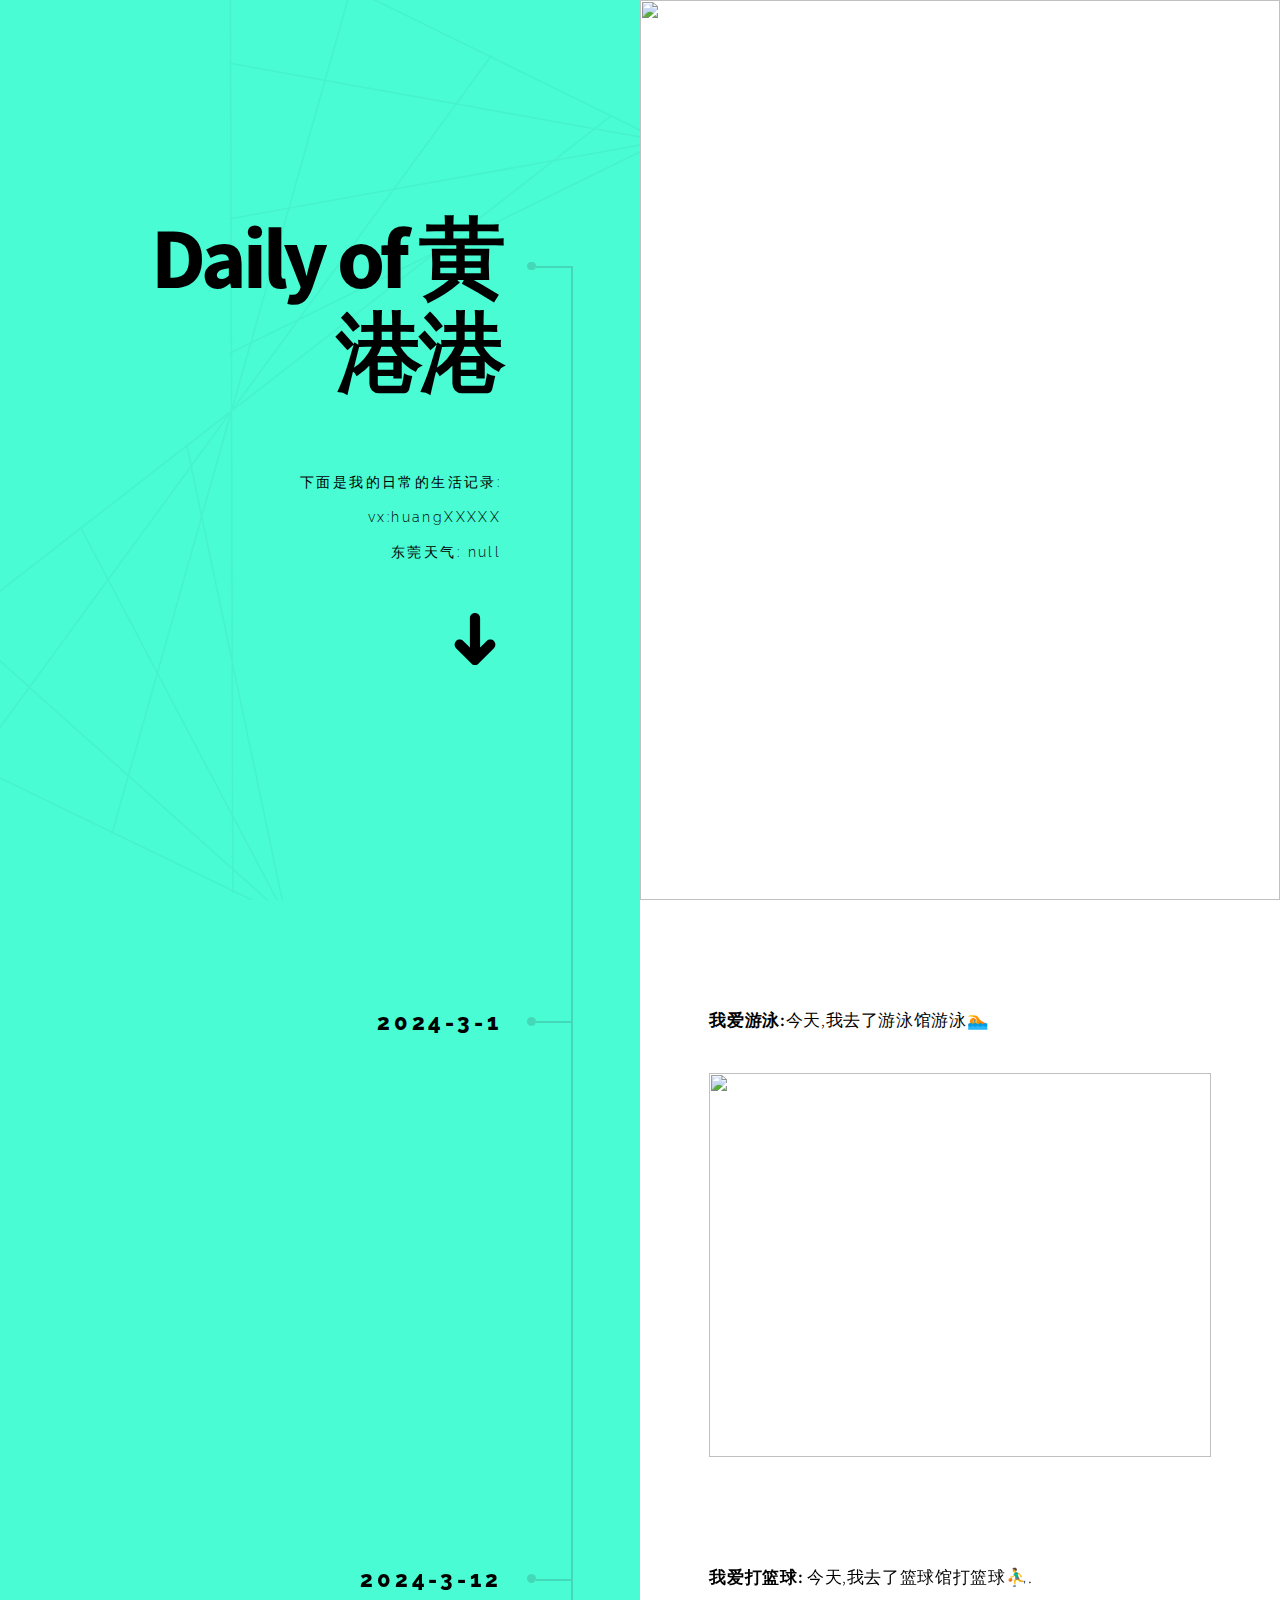
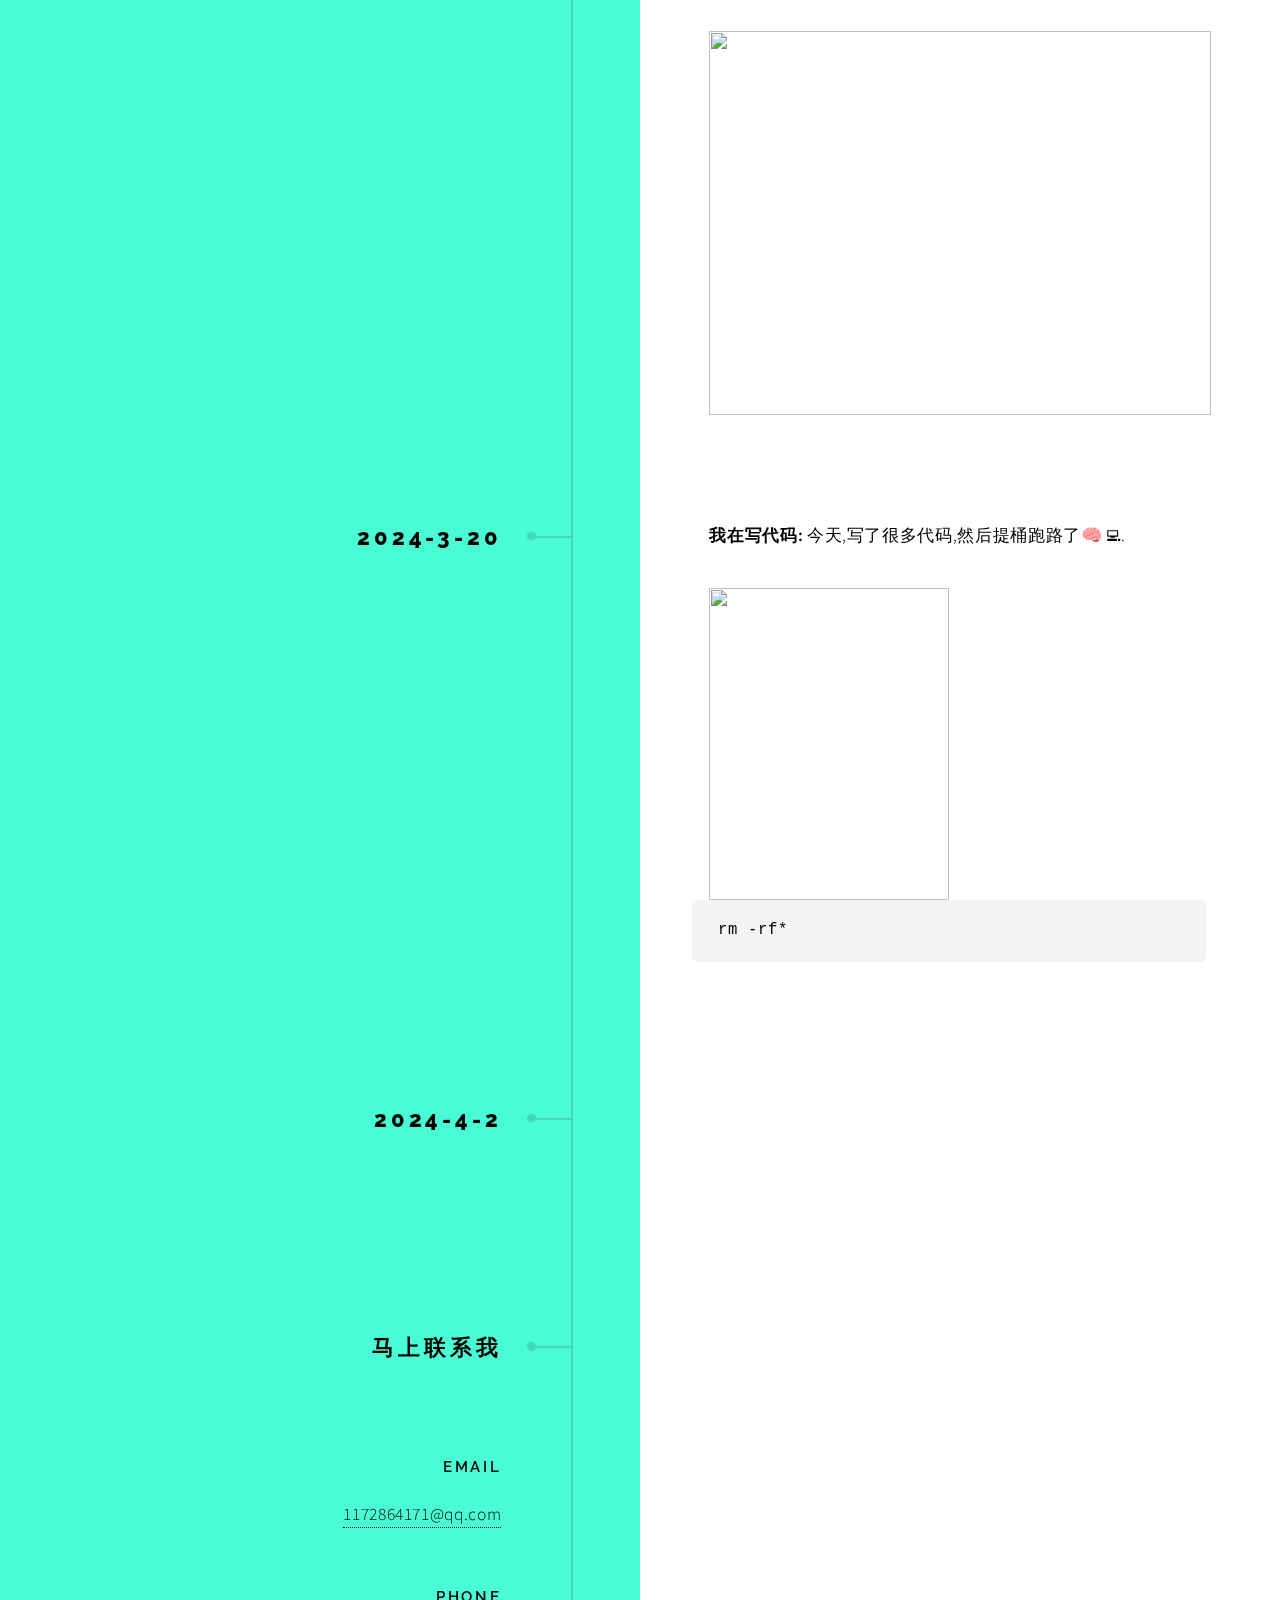
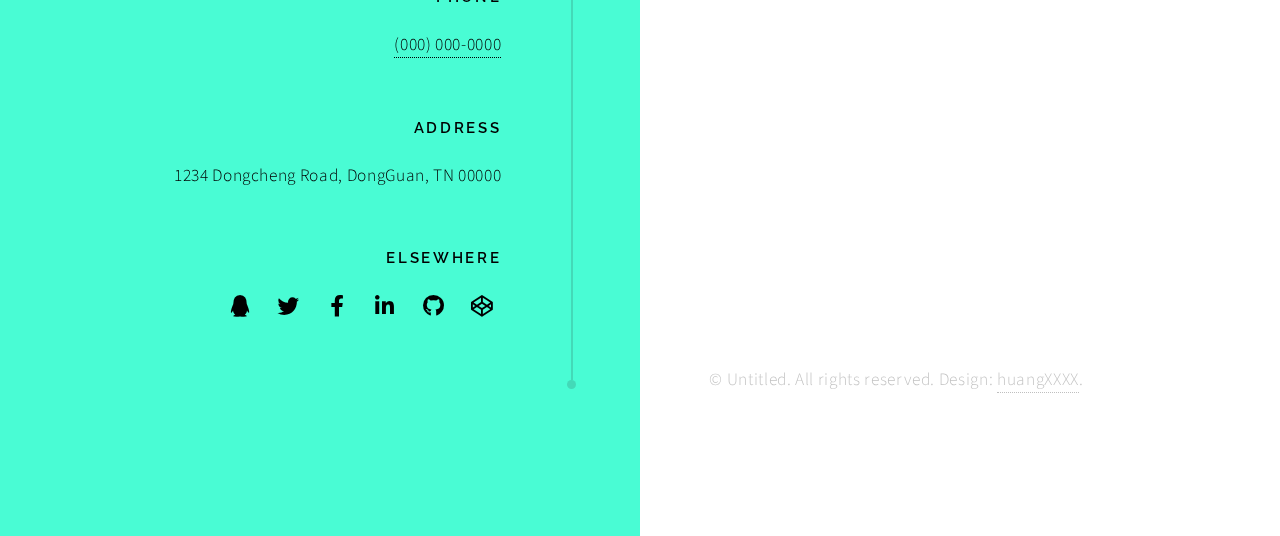
==== commit dd31336d: "Update index.html" ====
--- a/index.html
+++ b/index.html
@@ -28,7 +28,7 @@
             </ul>
         </header>
         <div class="content">
-            <span class="image fill" data-position="center"><img src="images/pic03.png" alt=""/></span>
+            <span class="image fill" data-position="center"><img src="images/pic01.png" alt=""/></span>
         </div>
     </section>
 
@@ -184,4 +184,4 @@
 
 
 </body>
-</html>
+</html>
--- a/assets/css/main.css
+++ b/assets/css/main.css
@@ -2323,6 +2323,7 @@
 	}
 
 		.icon:before {
+
 			-moz-osx-font-smoothing: grayscale;
 			-webkit-font-smoothing: antialiased;
 			display: inline-block;
@@ -2945,12 +2946,22 @@
 
 			.gallery a img {
 				display: block;
+				/*height: 25vw;*/
 				height: 25vw;
 				min-height: 18rem;
 				object-fit: cover;
-				object-position: center;
+				position: center;
 				width: 100%;
 			}
+				/*.gallery a.diycssh {*/
+				/*	!*占用窗口宽度*!*/
+				/*	!*width: 100%;*!*/
+				/*}*/
+				.gallery a.diycssh img{
+					position: relative;
+					width: 100%;
+					height: 100%;
+				}
 
 			.gallery a.landscape {
 				width: 100%;
@@ -3264,7 +3275,7 @@
 					font-size: 0.8rem;
 					letter-spacing: 0.175em;
 					line-height: 2.5;
-					text-transform: uppercase;
+					text-transform:none;
 				}
 
 				#wrapper section > header ul.actions {
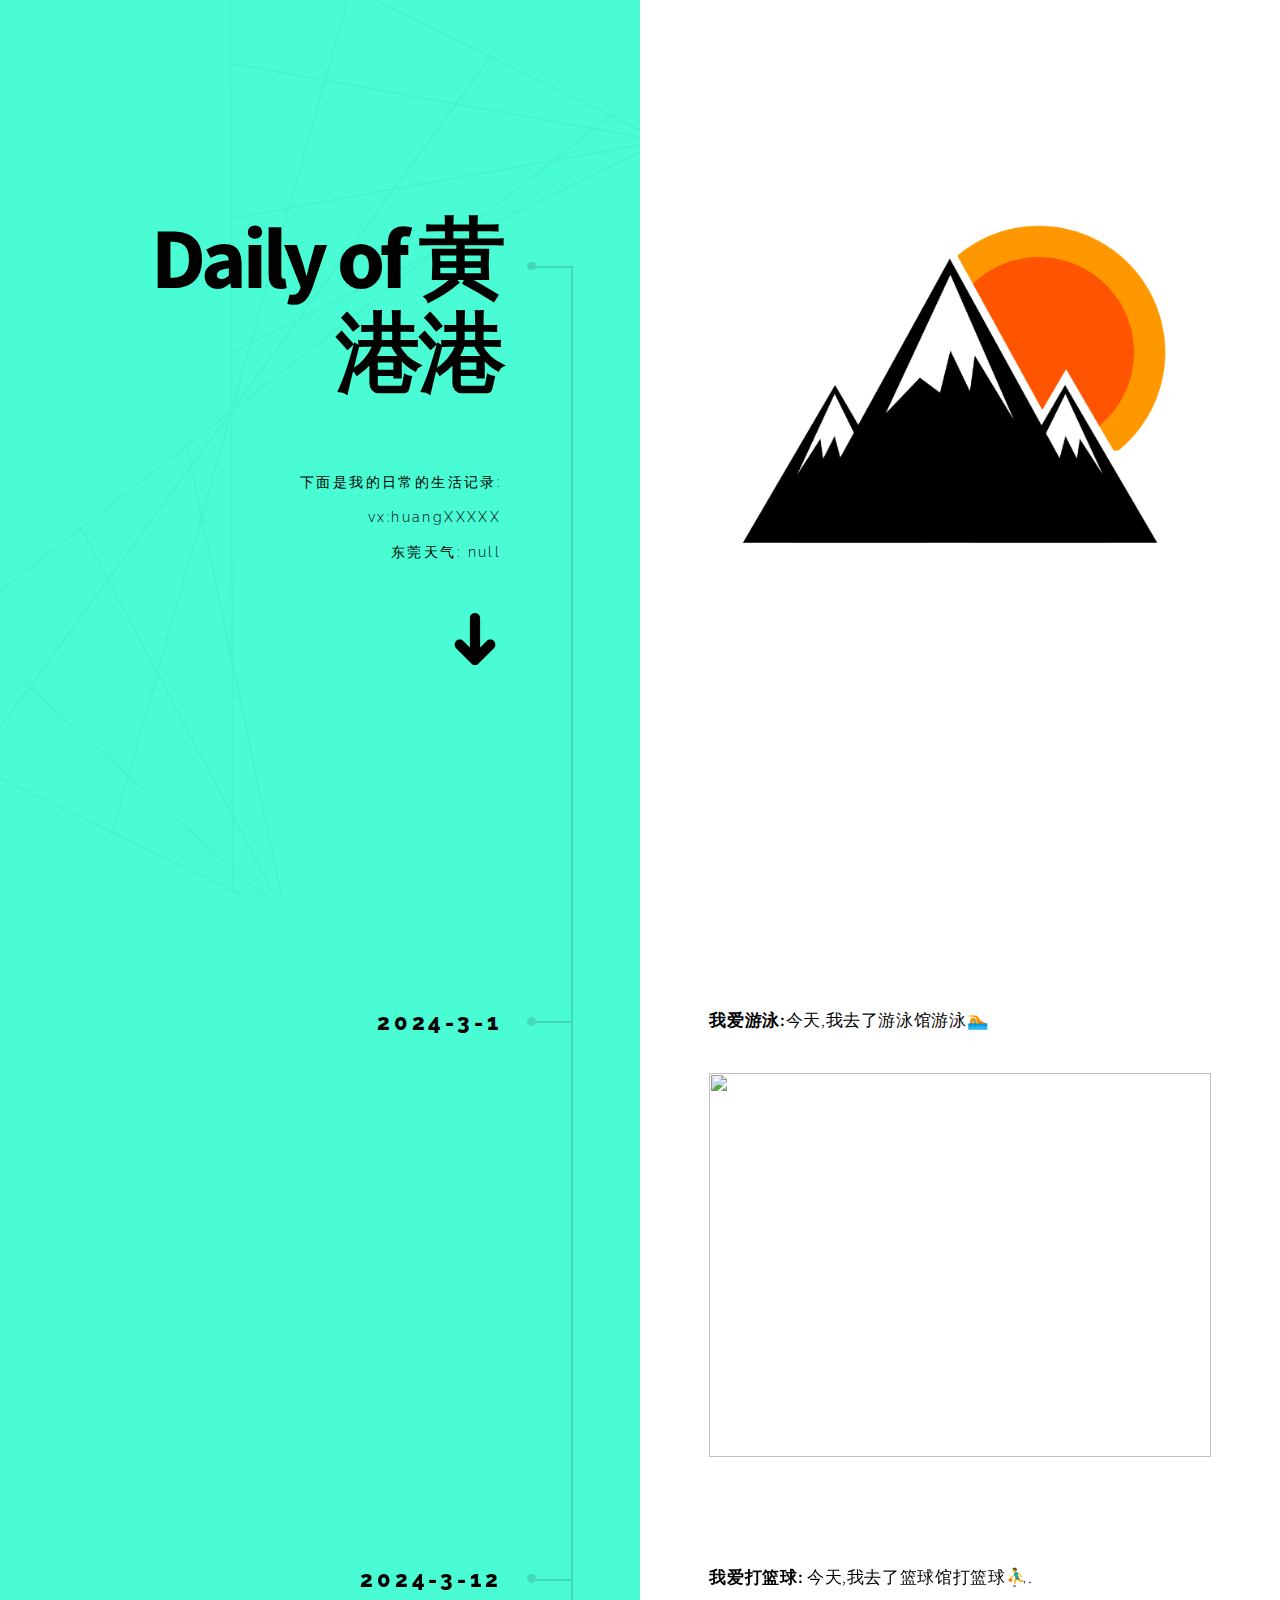
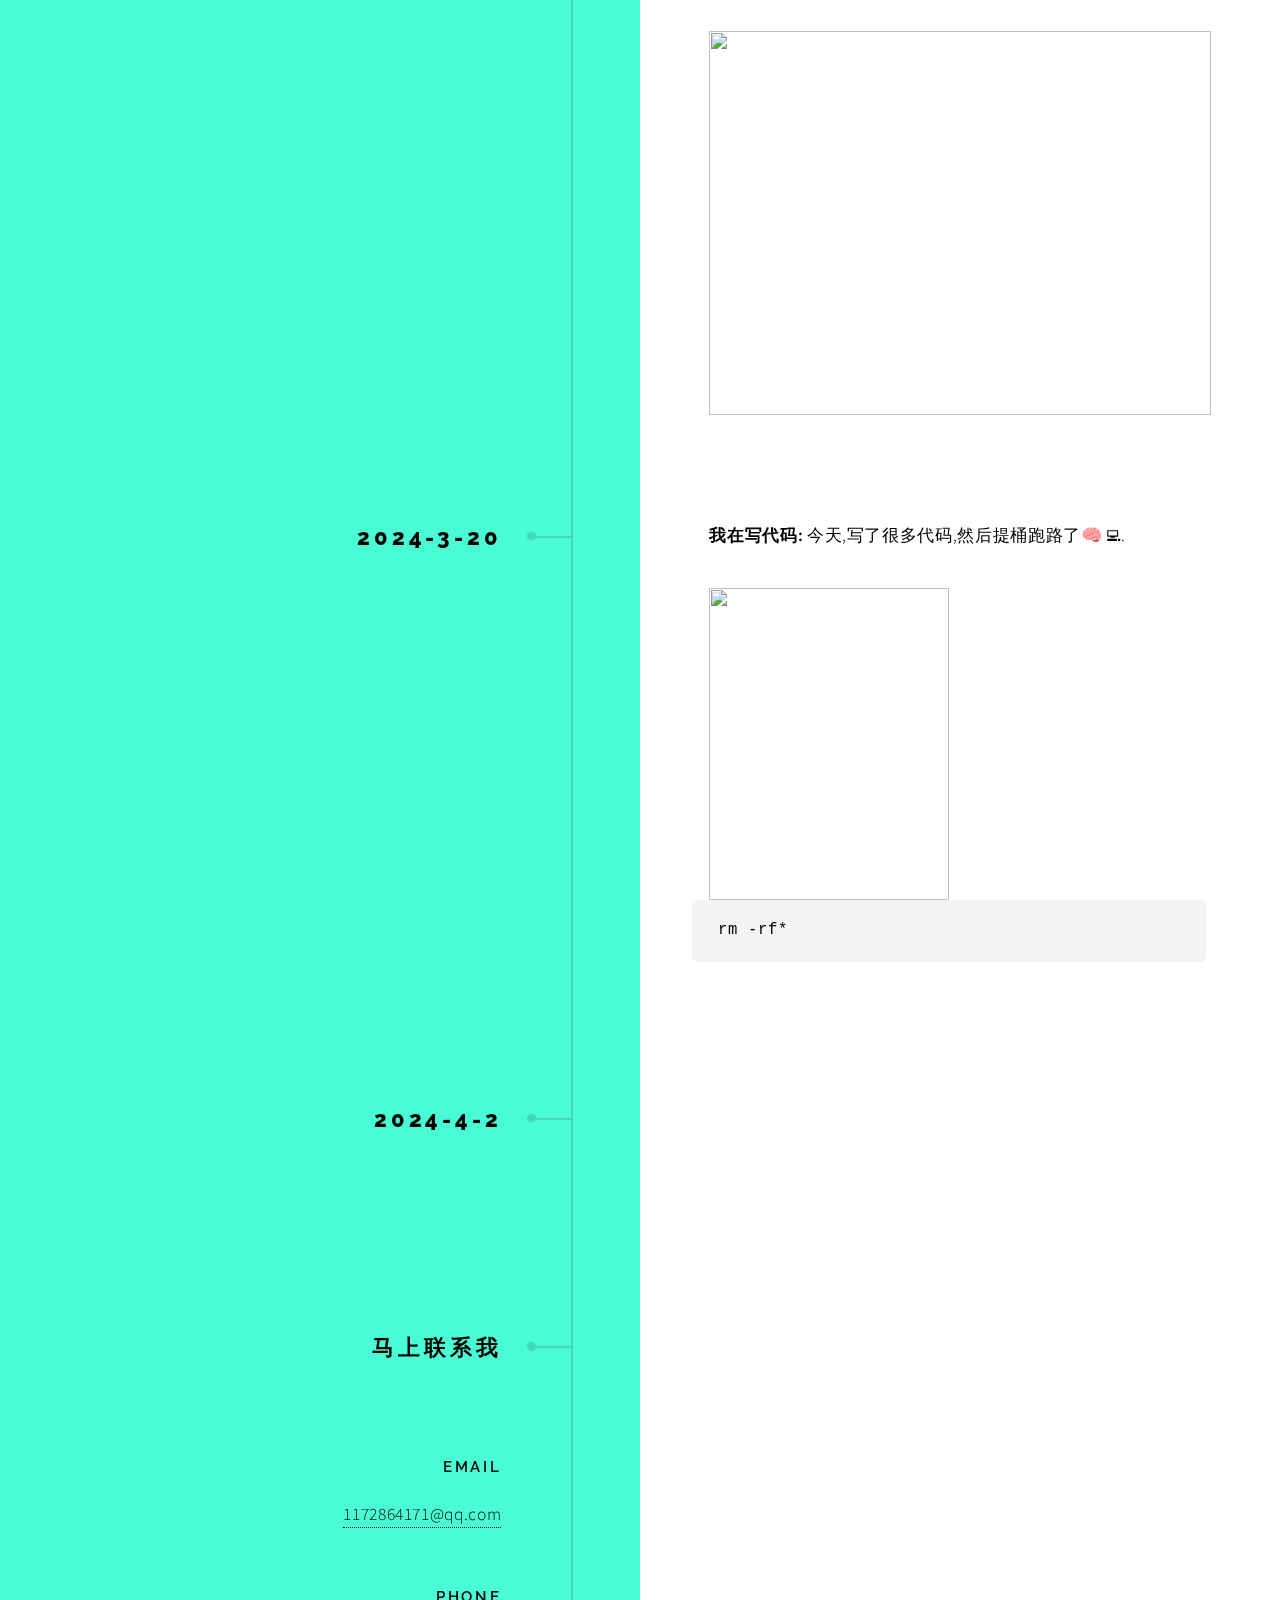
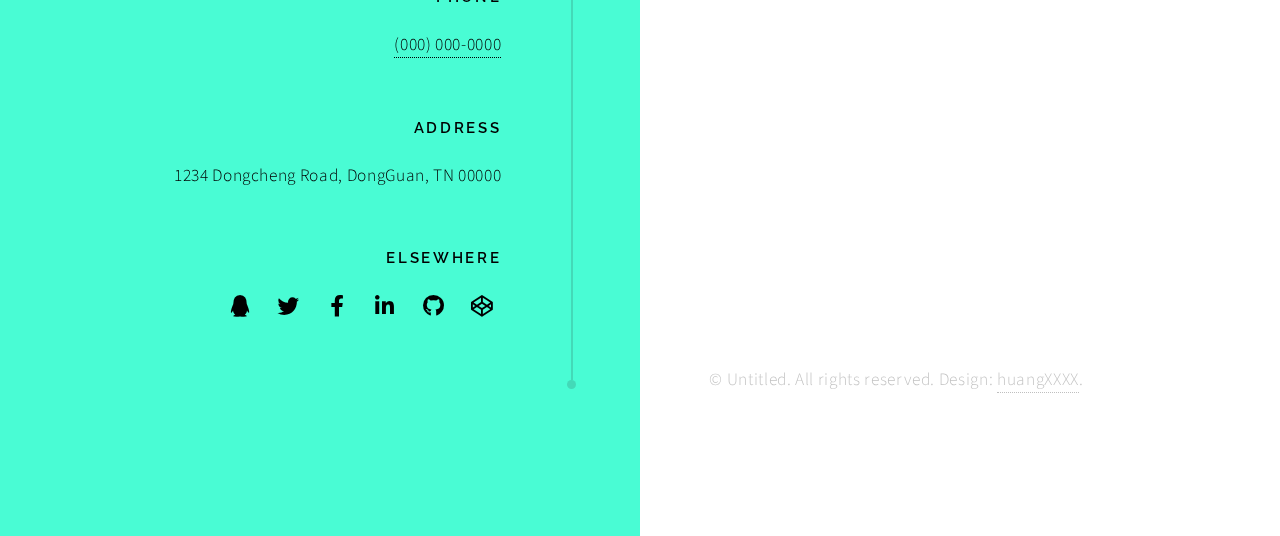
==== commit 5bb82f51: "Update index.html" ====
--- a/index.html
+++ b/index.html
@@ -28,7 +28,7 @@
             </ul>
         </header>
         <div class="content">
-            <span class="image fill" data-position="center"><img src="images/pic01.png" alt=""/></span>
+            <span class="image fill" data-position="center"><img src="images/pic03.png" alt=""/></span>
         </div>
     </section>
 
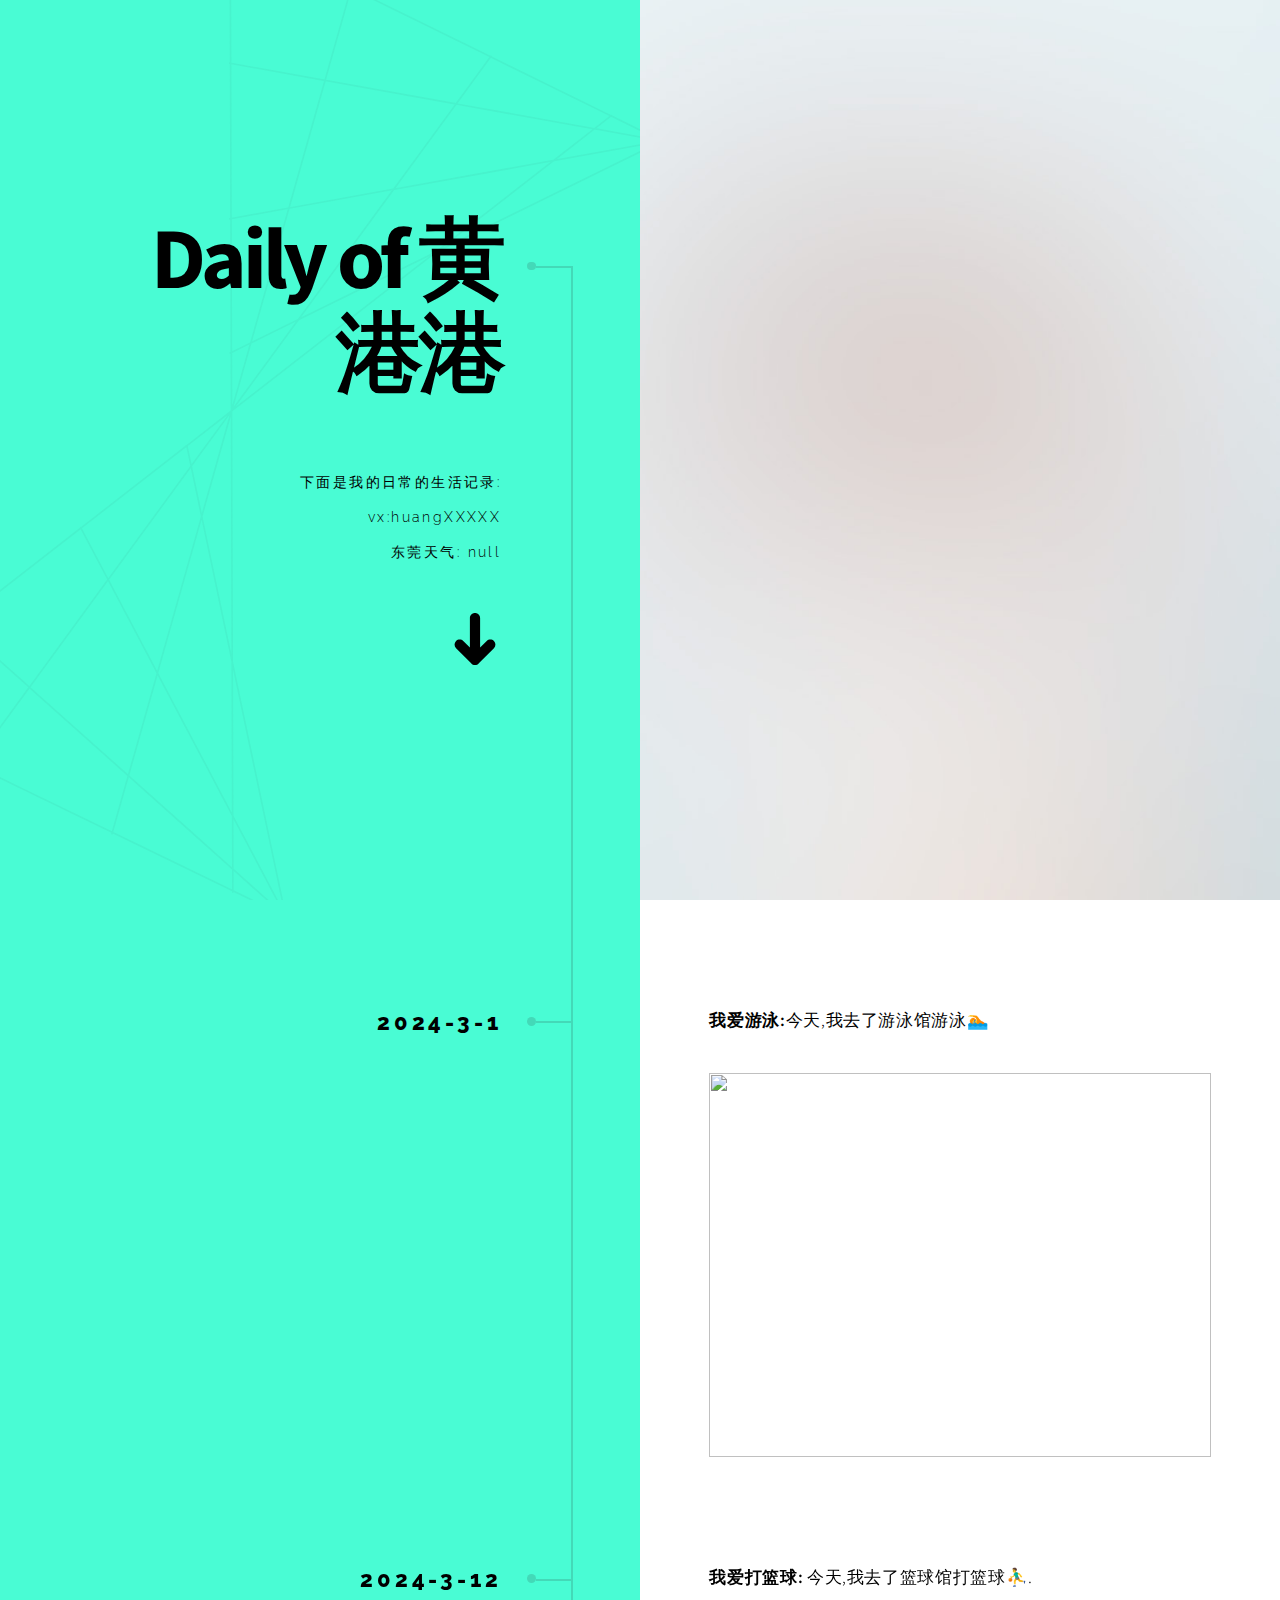
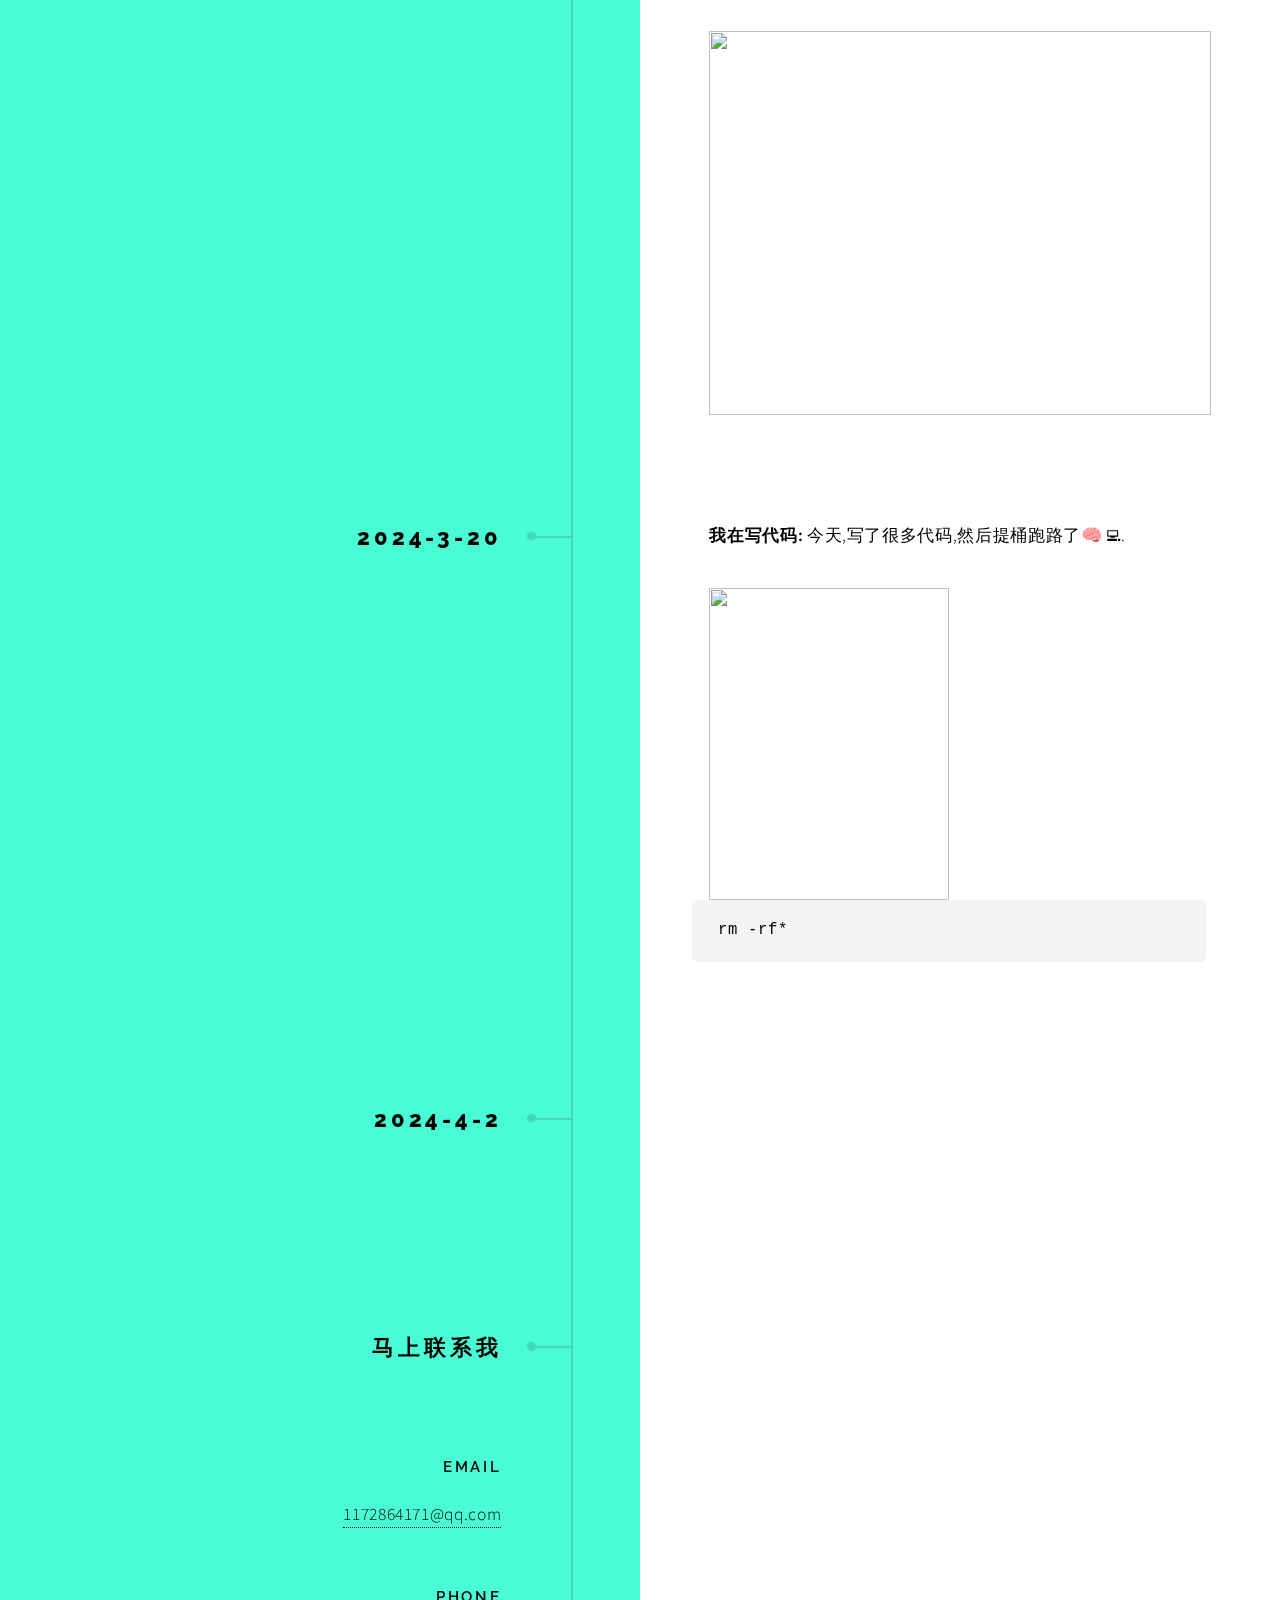
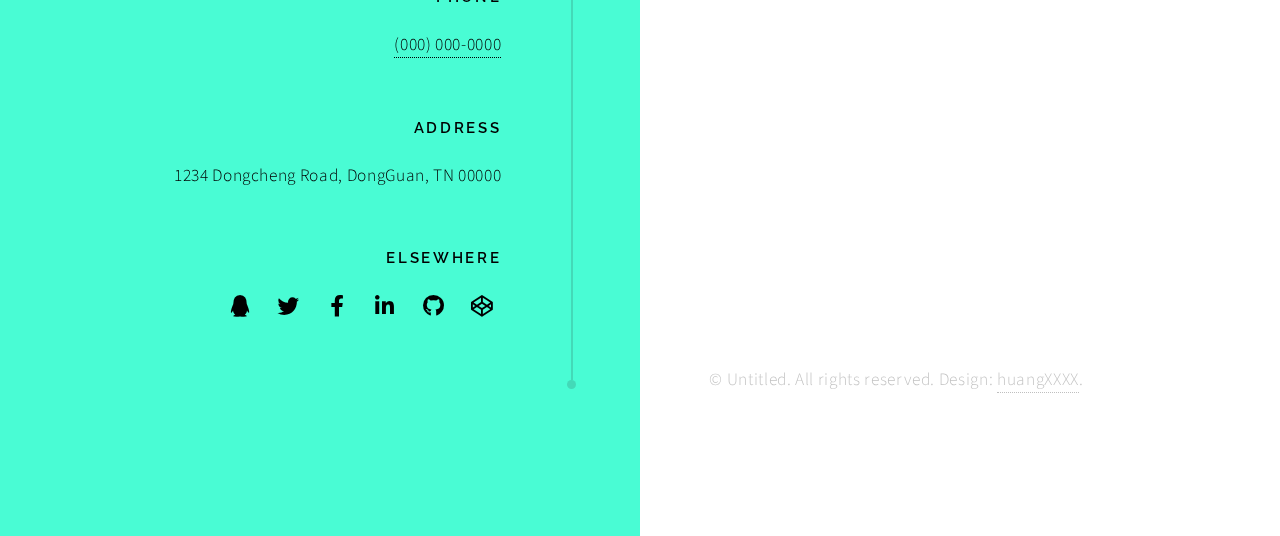
==== commit ee9312e2: "Update index.html" ====
--- a/index.html
+++ b/index.html
@@ -28,7 +28,7 @@
             </ul>
         </header>
         <div class="content">
-            <span class="image fill" data-position="center"><img src="images/pic03.png" alt=""/></span>
+            <span class="image fill" data-position="center"><img src="images/pic01.jpg" alt=""/></span>
         </div>
     </section>
 
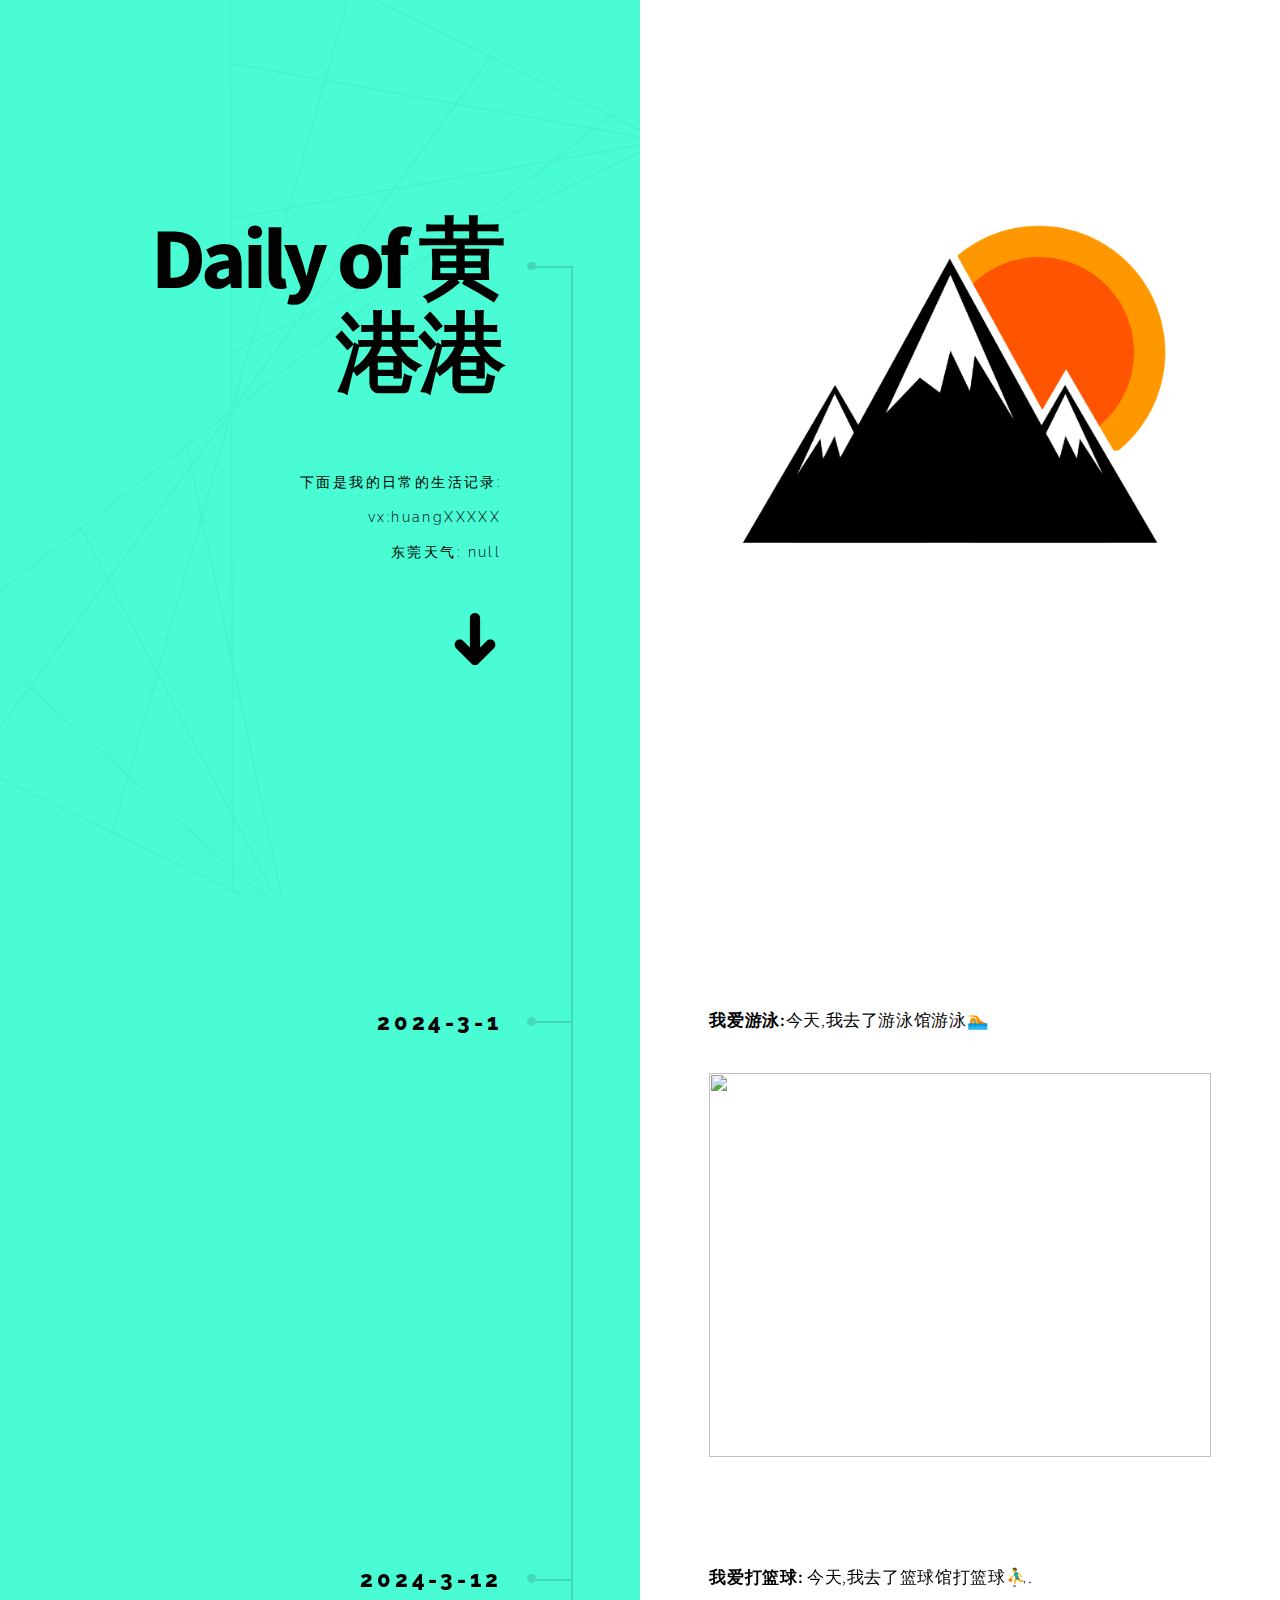
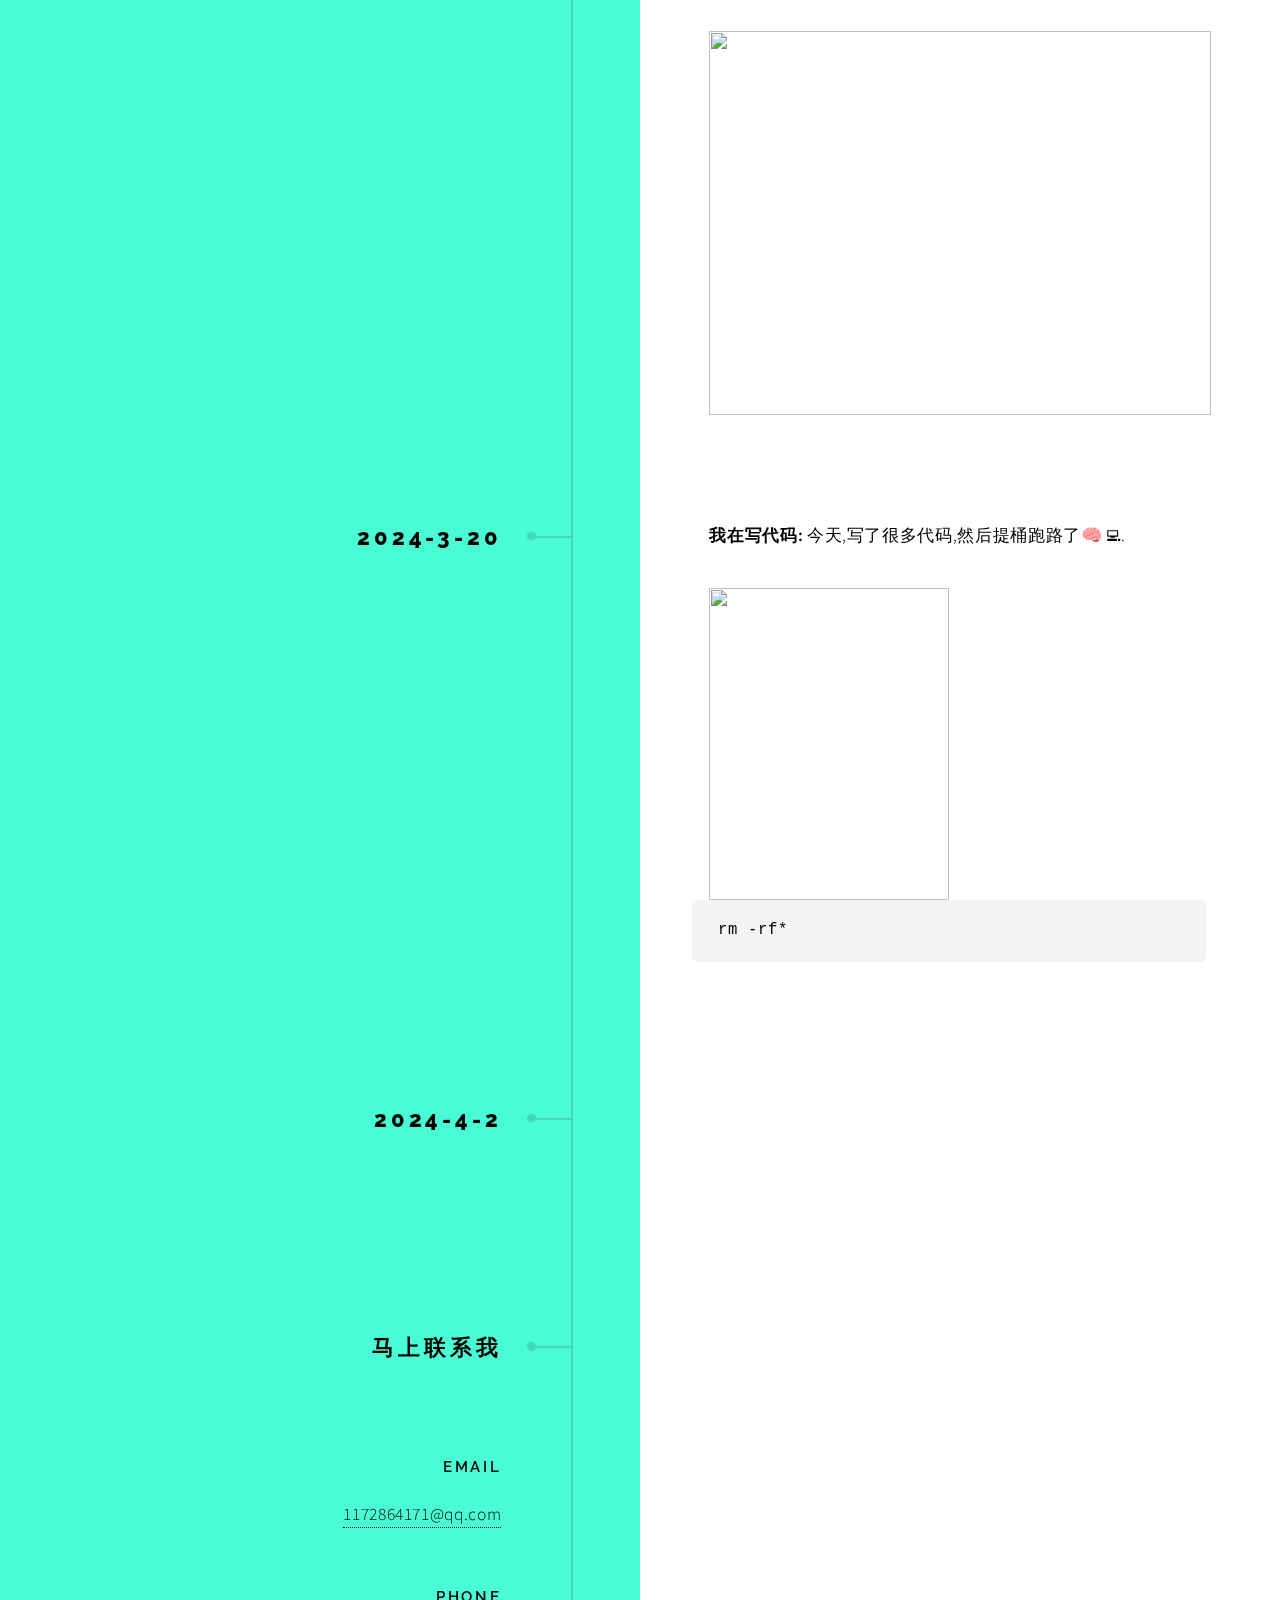
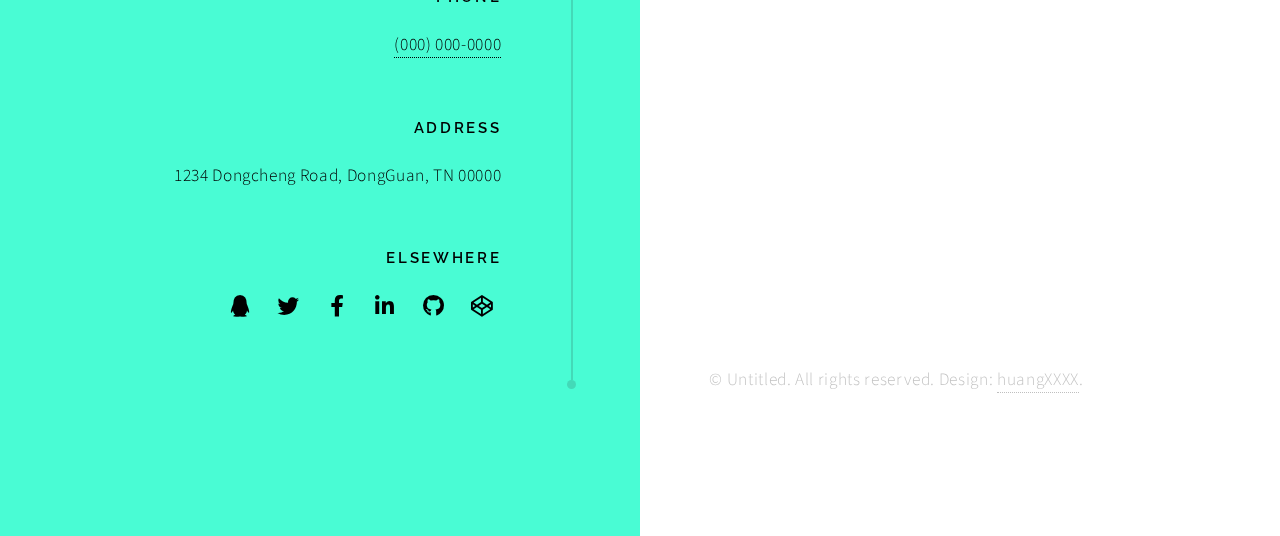
==== commit d7a28d8a: "Update index.html" ====
--- a/index.html
+++ b/index.html
@@ -28,7 +28,7 @@
             </ul>
         </header>
         <div class="content">
-            <span class="image fill" data-position="center"><img src="images/pic01.jpg" alt=""/></span>
+            <span class="image fill" data-position="center"><img src="images/pic03.png" alt=""/></span>
         </div>
     </section>
 
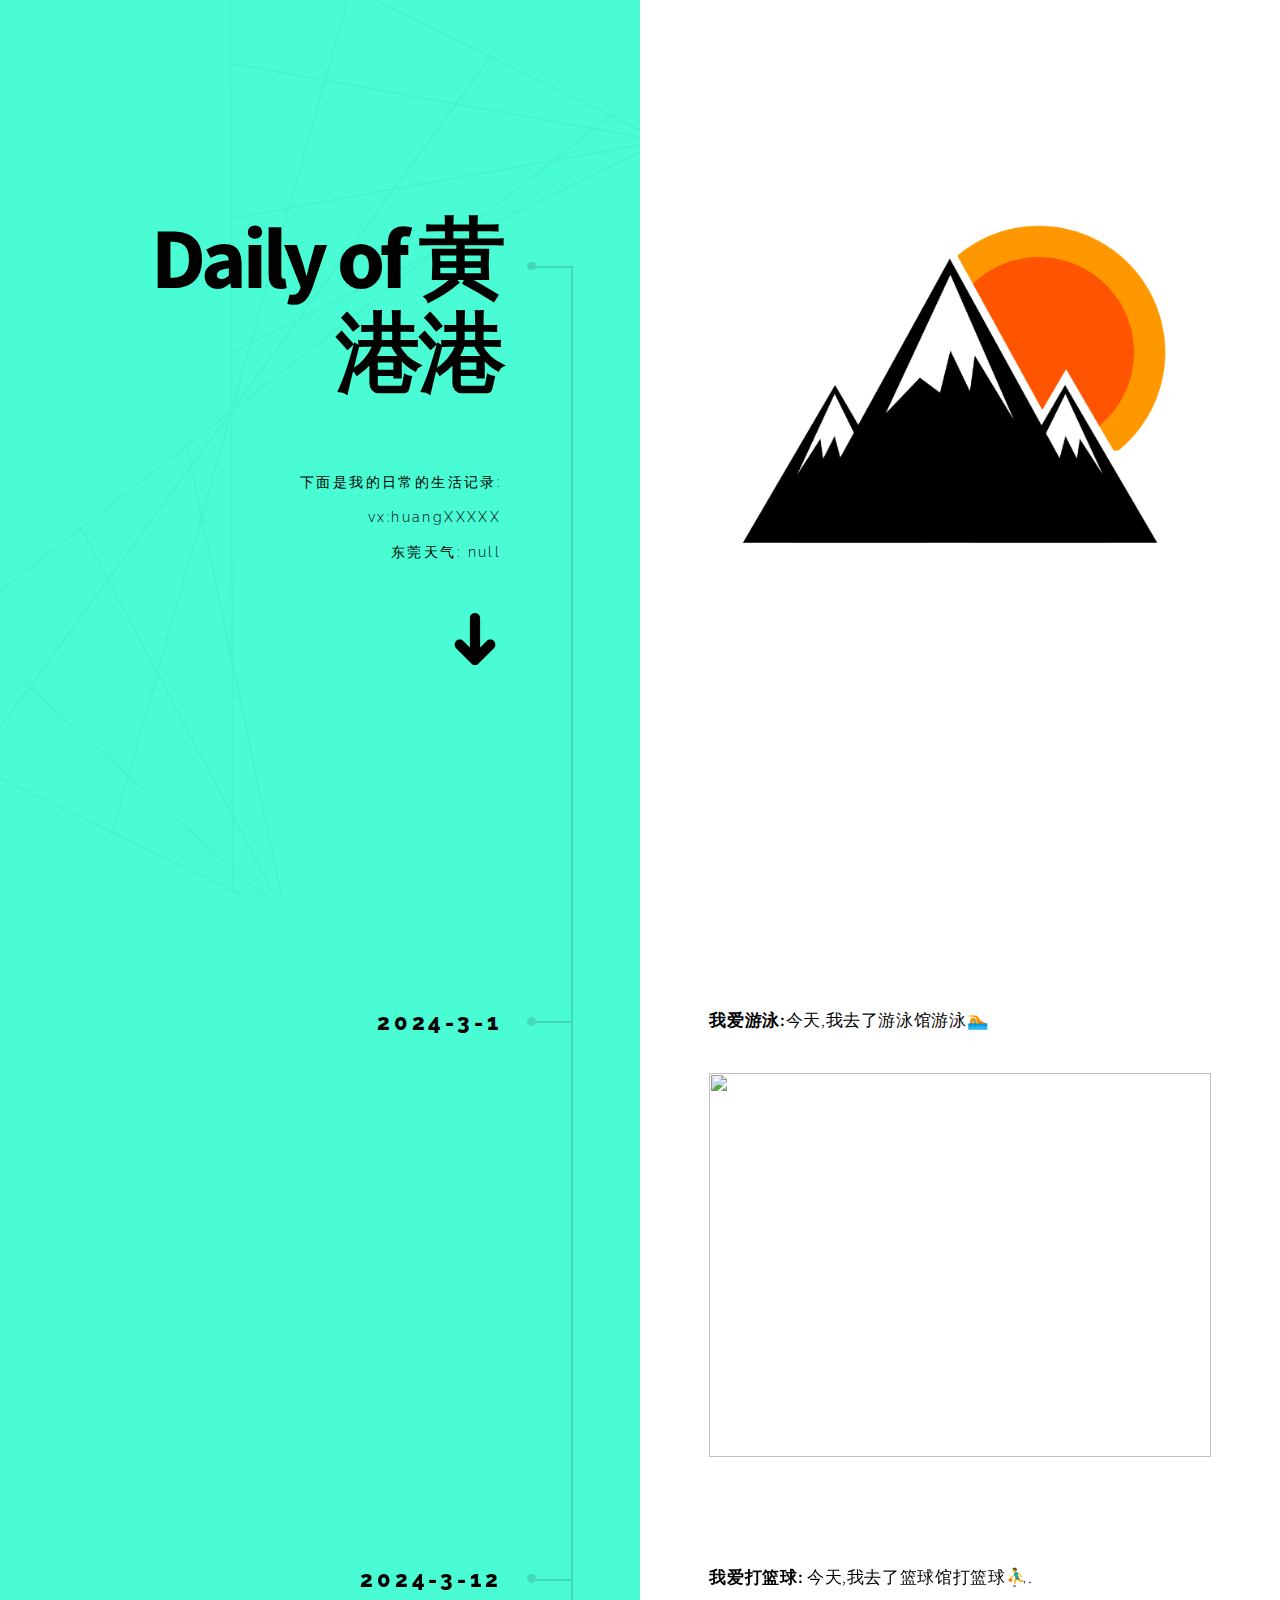
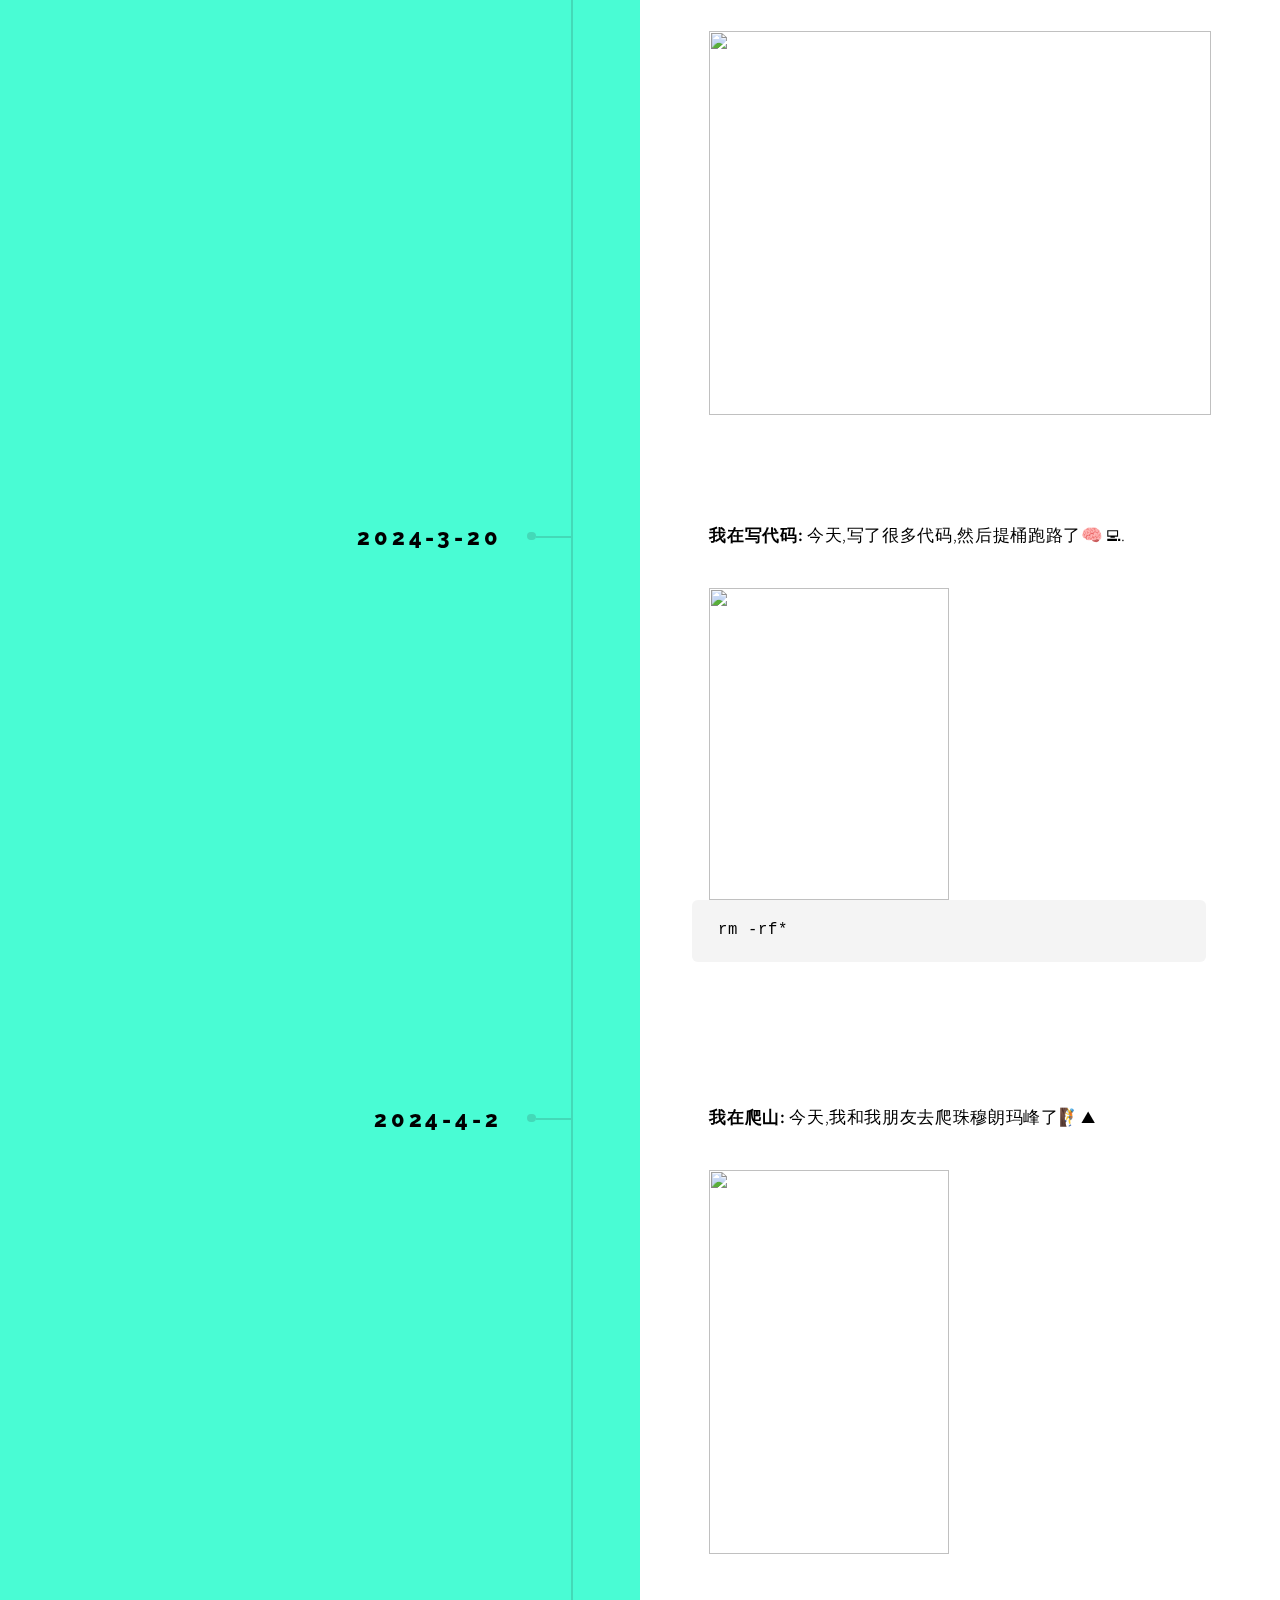
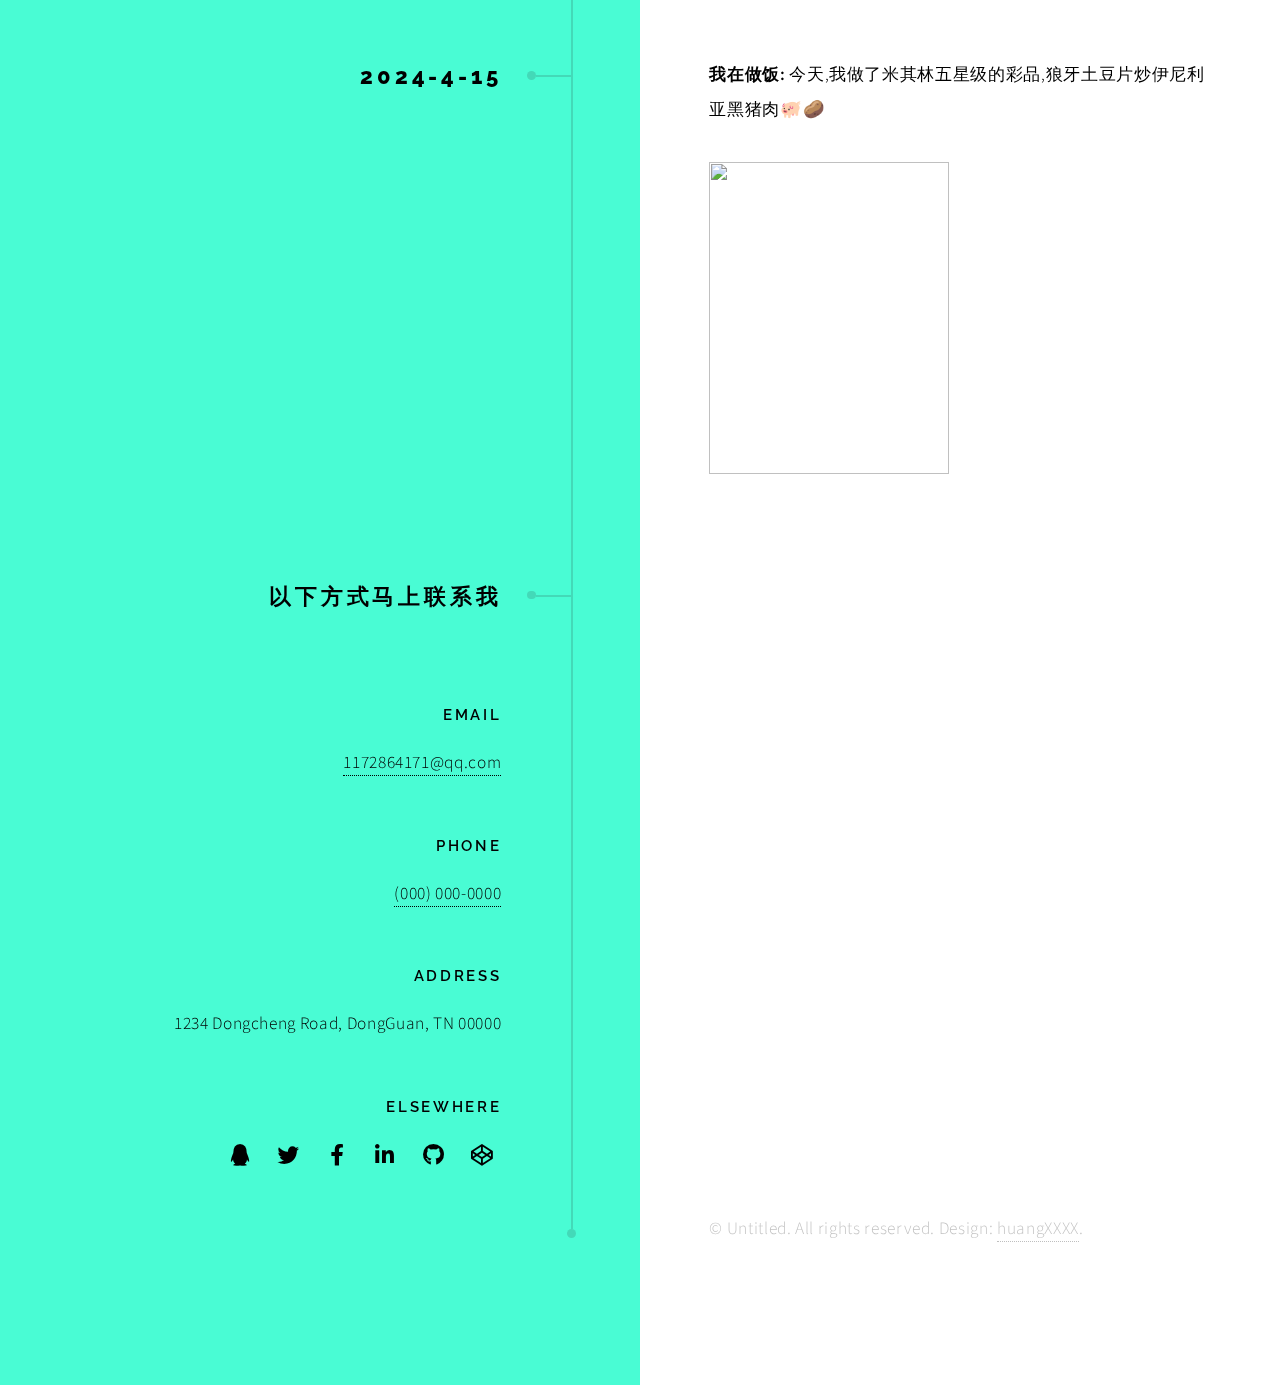
==== commit b7e979cc: "Add files via upload" ====
--- a/index.html
+++ b/index.html
@@ -1,187 +1,214 @@
-<!DOCTYPE HTML>
-<html xmlns="http://www.w3.org/1999/html">
-<head>
-    <title>travel-daily</title>
-    <meta charset="utf-8"/>
-    <meta name="viewport" content="width=device-width, initial-scale=1, user-scalable=no"/>
-    <meta name="description" content=""/>
-    <meta name="keywords" content=""/>
-    <link rel="stylesheet" href="assets/css/main.css"/>
-
-
-</head>
-<body class="is-preload">
-
-<!-- Wrapper -->
-<div id="wrapper">
-
-    <!-- Intro -->
-    <section class="intro">
-        <header>
-            <h1>Daily of 黄港港</h1>
-            <p>
-            </br>下面是我的日常的生活记录:
-            </br>vx:huangXXXXX
-            </br>东莞天气: <span id="weather">null</span></p>
-            <ul class="actions">
-                <li><a href="#first" class="arrow scrolly"><span class="label">Next</span></a></li>
-            </ul>
-        </header>
-        <div class="content">
-            <span class="image fill" data-position="center"><img src="images/pic03.png" alt=""/></span>
-        </div>
-    </section>
-
-    <!-- Section -->
-    <section id="first">
-        <header>
-            <h2>2024-3-1</h2>
-        </header>
-        <div class="content">
-            <p><strong>我爱游泳:</strong>今天,我去了游泳馆游泳🏊️</p>
-            <div class="gallery"><a href="https://pic.imgdb.cn/item/663b37d50ea9cb1403532012.jpg" class="landscape">
-                <img src="https://pic.imgdb.cn/item/663b37d50ea9cb1403532012.jpg"/></a></div>
-            <!--            <span class="image main"> <img src="https://pic.imgdb.cn/item/663b37d50ea9cb1403532012.jpg"></span>-->
-        </div>
-    </section>
-
-    <!-- Section -->
-    <section>
-        <header>
-            <h2>2024-3-12</h2>
-        </header>
-        <div class="content">
-            <p><strong>我爱打篮球:</strong> 今天,我去了篮球馆打篮球⛹‍♂️.</p>
-            <div class="gallery"><a href="https://pic.imgdb.cn/item/663bc7940ea9cb14034e1a0f.png" class="landscape">
-                <img src="https://pic.imgdb.cn/item/663bc7940ea9cb14034e1a0f.png"/></a></div>
-        </div>
-    </section>
-
-    <!-- Section -->
-    <section>
-        <header>
-            <h2>2024-3-20</h2>
-        </header>
-        <div class="content">
-            <p><strong>我在写代码: </strong> 今天,写了很多代码,然后提桶跑路了🧠💻︎.</p>
-                <div class="content">
-                    <div class="gallery">
-                        <a href="https://pic.imgdb.cn/item/663c23070ea9cb1403b1b759.jpg" class="diycssh">
-                        <img src="https://pic.imgdb.cn/item/663c23070ea9cb1403b1b759.jpg" alt=""/></a>
-                        <pre><code>rm -rf*</code></pre>
-                    </div>
-                </div>
-        </div>
-    </section>
-
-        <section>
-            <header>
-                <h2>2024-4-2</h2>
-            </header>
-            <div class="content">
-
-               </div>
-        </section>
-    <!-- Section -->
-    <section>
-        <header>
-            <h2>马上联系我</h2>
-        </header>
-        <div class="content">
-        </div>
-        <footer>
-            <ul class="items">
-                <li>
-                    <h3>Email</h3>
-                    <a href="#">1172864171@qq.com</a>
-                </li>
-                <li>
-                    <h3>Phone</h3>
-                    <a href="#">(000) 000-0000</a>
-                </li>
-                <li>
-                    <h3>Address</h3>
-                    <span>1234 Dongcheng Road, DongGuan, TN 00000</span>
-                </li>
-                <li>
-                    <h3>Elsewhere</h3>
-                    <ul class="icons">
-                        <li><a href="#" class="icon brands fa-qq"><span class="label">QQ</span></a></li>
-                        <li><a href="#" class="icon brands fa-twitter"><span class="label">Twitter</span></a></li>
-                        <li><a href="#" class="icon brands fa-facebook-f"><span class="label">Facebook</span></a></li>
-              
-                        <li><a href="#" class="icon brands fa-linkedin-in"><span class="label">LinkedIn</span></a></li>
-                        <li><a href="#" class="icon brands fa-github"><span class="label">GitHub</span></a></li>
-                        <li><a href="#" class="icon brands fa-codepen"><span class="label">Codepen</span></a></li>
-                    </ul>
-                </li>
-            </ul>
-        </footer>
-    </section>
-
-    <!-- Copyright -->
-    <div class="copyright">&copy; Untitled. All rights reserved. Design: <a href="#">huangXXXX</a>.
-    </div>
-
-</div>
-
-<!-- Scripts -->
-<script src="assets/js/jquery.min.js"></script>
-<script src="assets/js/jquery.scrolly.min.js"></script>
-<script src="assets/js/browser.min.js"></script>
-<script src="assets/js/breakpoints.min.js"></script>
-<script src="assets/js/util.js"></script>
-<script src="assets/js/main.js"></script>
-<script>
-    function loadXMLDoc()
-    {
-        var xmlhttp;
-        if (window.XMLHttpRequest)
-        {
-            //  IE7+, Firefox, Chrome, Opera, Safari 浏览器执行代码
-            xmlhttp=new XMLHttpRequest();
-        }
-        else
-        {
-            // IE6, IE5 浏览器执行代码
-            xmlhttp=new ActiveXObject("Microsoft.XMLHTTP");
-        }
-        xmlhttp.onreadystatechange=function()
-        {
-            if (xmlhttp.readyState==4 && xmlhttp.status==200)
-            {
-                var myArr = JSON.parse(this.responseText);
-                document.getElementById("weather").innerHTML=myArr.results[0].now.text;
-                //console.log(myArr.results[0].now.text);
-                //$("#weathe").innerText=xmlhttp.responseText;
-                // {
-                //     "results": [
-                //     {
-                //         "location": {
-                //             "id": "WS0GHKN5ZP7T",
-                //             "name": "东莞",
-                //             "country": "CN",
-                //             "path": "东莞,东莞,广东,中国",
-                //             "timezone": "Asia/Shanghai",
-                //             "timezone_offset": "+08:00"
-                //         },
-                //         "now": {
-                //             "text": "阴",  //myArr.results[0].now.text;
-                //             "code": "9",
-                //             "temperature": "26"
-                //         },
-                //         "last_update": "2024-05-10T09:24:23+08:00"  //myArr.results[0].last_update
-                //     }
-                // ]
-                // }
-            }
-        }
-        xmlhttp.open("GET","https://api.seniverse.com/v3/weather/now.json?key=Szi0hltL8kZto6R0B&location=dongguan&language=zh-Hans&unit=c",true);
-        xmlhttp.send();
-    }
-    var time = setInterval(loadXMLDoc,10000);
-</script>
-
-
-</body>
-</html>
+<!DOCTYPE HTML>
+<!--
+	Paradigm Shift by HTML5 UP
+	html5up.net | @ajlkn
+	Free for personal and commercial use under the CCA 3.0 license (html5up.net/license)
+-->
+<html xmlns="http://www.w3.org/1999/html">
+<head>
+    <title>travel-daily</title>
+    <meta charset="utf-8"/>
+    <meta name="viewport" content="width=device-width, initial-scale=1, user-scalable=no"/>
+    <meta name="description" content=""/>
+    <meta name="keywords" content=""/>
+    <link rel="stylesheet" href="assets/css/main.css"/>
+
+
+</head>
+<body class="is-preload">
+
+<!-- Wrapper -->
+<div id="wrapper">
+
+    <!-- Intro -->
+    <section class="intro">
+        <header>
+            <h1>Daily of 黄港港</h1>
+            <p>
+            </br>下面是我的日常的生活记录:
+            </br>vx:huangXXXXX
+            </br>东莞天气: <span id="weather">null</span></p>
+            <ul class="actions">
+                <li><a href="#first" class="arrow scrolly"><span class="label">Next</span></a></li>
+            </ul>
+        </header>
+        <div class="content">
+            <span class="image fill" data-position="center"><img src="images/pic03.png" alt=""/></span>
+        </div>
+    </section>
+
+    <!-- Section -->
+    <section id="first">
+        <header>
+            <h2>2024-3-1</h2>
+        </header>
+        <div class="content">
+            <p><strong>我爱游泳:</strong>今天,我去了游泳馆游泳🏊️</p>
+            <div class="gallery"><a href="https://pic.imgdb.cn/item/663b37d50ea9cb1403532012.jpg" class="landscape">
+                <img src="https://pic.imgdb.cn/item/663b37d50ea9cb1403532012.jpg"/></a></div>
+        </div>
+    </section>
+
+    <!-- Section -->
+    <section>
+        <header>
+            <h2>2024-3-12</h2>
+        </header>
+        <div class="content">
+            <p><strong>我爱打篮球:</strong> 今天,我去了篮球馆打篮球⛹‍♂️.</p>
+            <div class="gallery"><a href="https://pic.imgdb.cn/item/663bc7940ea9cb14034e1a0f.png" class="landscape">
+                <img src="https://pic.imgdb.cn/item/663bc7940ea9cb14034e1a0f.png"/></a></div>
+        </div>
+    </section>
+
+    <!-- Section -->
+    <section>
+        <header>
+            <h2>2024-3-20</h2>
+        </header>
+        <div class="content">
+            <p><strong>我在写代码: </strong> 今天,写了很多代码,然后提桶跑路了🧠💻︎.</p>
+
+                    <div class="gallery">
+                        <a href="https://pic.imgdb.cn/item/663c23070ea9cb1403b1b759.jpg" class="diycssh">
+                        <img src="https://pic.imgdb.cn/item/663c23070ea9cb1403b1b759.jpg" alt=""/></a>
+                        <pre><code>rm -rf*</code></pre>
+
+                </div>
+        </div>
+    </section>
+
+    <section>
+        <header>
+                <h2>2024-4-2</h2>
+        </header>
+        <div class="content">
+            <p><strong>我在爬山: </strong> 今天,我和我朋友去爬珠穆朗玛峰了🧗⛰︎</p>
+
+            <div class="gallery">
+                    <a href="https://pic.imgdb.cn/item/664235a30ea9cb14036683ad.jpg" class="portrait">
+                        <img src="https://pic.imgdb.cn/item/664235a30ea9cb14036683ad.jpg" alt=""/></a>
+            </div>
+        </div>
+    </section>
+
+    <section>
+        <header>
+            <h2>2024-4-15</h2>
+        </header>
+        <div class="content">
+            <p><strong>我在做饭: </strong> 今天,我做了米其林五星级的彩品,狼牙土豆片炒伊尼利亚黑猪肉🐖🥔</p>
+
+            <div class="gallery">
+                <a href="https://pic.imgdb.cn/item/664239aa0ea9cb14036e5e6b.jpg" class="diycssh">
+                    <img src="https://pic.imgdb.cn/item/664239aa0ea9cb14036e5e6b.jpg" alt=""/></a>
+            </div>
+        </div>
+    </section>
+
+
+
+
+    <!-- Section -->
+    <section>
+        <header>
+            <h2>以下方式马上联系我</h2>
+        </header>
+        <div class="content">
+        </div>
+        <footer>
+            <ul class="items">
+                <li>
+                    <h3>Email</h3>
+                    <a href="#">1172864171@qq.com</a>
+                </li>
+                <li>
+                    <h3>Phone</h3>
+                    <a href="#">(000) 000-0000</a>
+                </li>
+                <li>
+                    <h3>Address</h3>
+                    <span>1234 Dongcheng Road, DongGuan, TN 00000</span>
+                </li>
+                <li>
+                    <h3>Elsewhere</h3>
+                    <ul class="icons">
+                        <li><a href="#" class="icon brands fa-qq"><span class="label">QQ</span></a></li>
+                        <li><a href="#" class="icon brands fa-twitter"><span class="label">Twitter</span></a></li>
+                        <li><a href="#" class="icon brands fa-facebook-f"><span class="label">Facebook</span></a></li>
+              
+                        <li><a href="#" class="icon brands fa-linkedin-in"><span class="label">LinkedIn</span></a></li>
+                        <li><a href="#" class="icon brands fa-github"><span class="label">GitHub</span></a></li>
+                        <li><a href="#" class="icon brands fa-codepen"><span class="label">Codepen</span></a></li>
+                    </ul>
+                </li>
+            </ul>
+        </footer>
+    </section>
+
+    <!-- Copyright -->
+    <div class="copyright">&copy; Untitled. All rights reserved. Design: <a href="#">huangXXXX</a>.
+    </div>
+
+</div>
+
+<!-- Scripts -->
+<script src="assets/js/jquery.min.js"></script>
+<script src="assets/js/jquery.scrolly.min.js"></script>
+<script src="assets/js/browser.min.js"></script>
+<script src="assets/js/breakpoints.min.js"></script>
+<script src="assets/js/util.js"></script>
+<script src="assets/js/main.js"></script>
+<script>
+    function loadXMLDoc()
+    {
+        var xmlhttp;
+        if (window.XMLHttpRequest)
+        {
+            //  IE7+, Firefox, Chrome, Opera, Safari 浏览器执行代码
+            xmlhttp=new XMLHttpRequest();
+        }
+        else
+        {
+            // IE6, IE5 浏览器执行代码
+            xmlhttp=new ActiveXObject("Microsoft.XMLHTTP");
+        }
+        xmlhttp.onreadystatechange=function()
+        {
+            if (xmlhttp.readyState==4 && xmlhttp.status==200)
+            {
+                var myArr = JSON.parse(this.responseText);
+                document.getElementById("weather").innerHTML=myArr.results[0].now.text;
+                //console.log(myArr.results[0].now.text);
+                //$("#weathe").innerText=xmlhttp.responseText;
+                // {
+                //     "results": [
+                //     {
+                //         "location": {
+                //             "id": "WS0GHKN5ZP7T",
+                //             "name": "东莞",
+                //             "country": "CN",
+                //             "path": "东莞,东莞,广东,中国",
+                //             "timezone": "Asia/Shanghai",
+                //             "timezone_offset": "+08:00"
+                //         },
+                //         "now": {
+                //             "text": "阴",  //myArr.results[0].now.text;
+                //             "code": "9",
+                //             "temperature": "26"
+                //         },
+                //         "last_update": "2024-05-10T09:24:23+08:00"  //myArr.results[0].last_update
+                //     }
+                // ]
+                // }
+            }
+        }
+        xmlhttp.open("GET","https://api.seniverse.com/v3/weather/now.json?key=Szi0hltL8kZto6R0B&location=dongguan&language=zh-Hans&unit=c",true);
+        xmlhttp.send();
+    }
+    var time = setInterval(loadXMLDoc,10000);
+</script>
+
+
+</body>
+</html>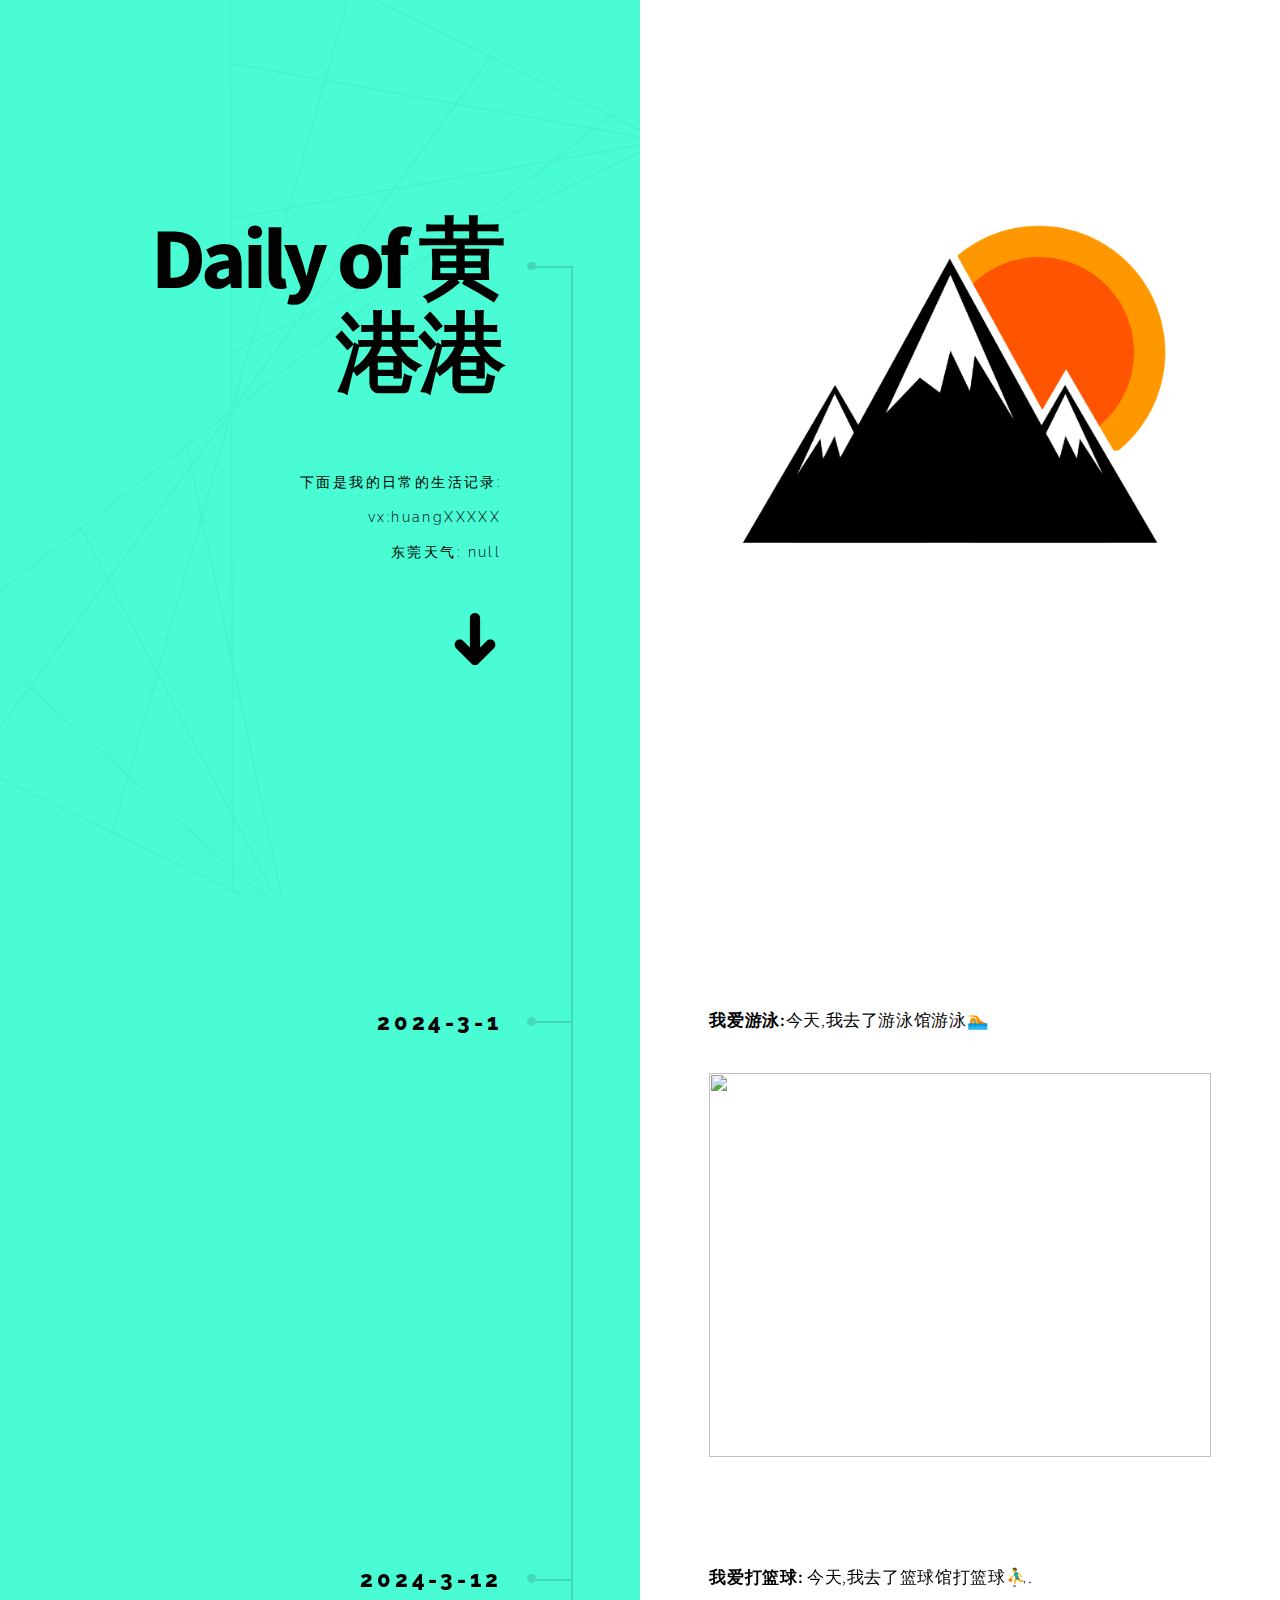
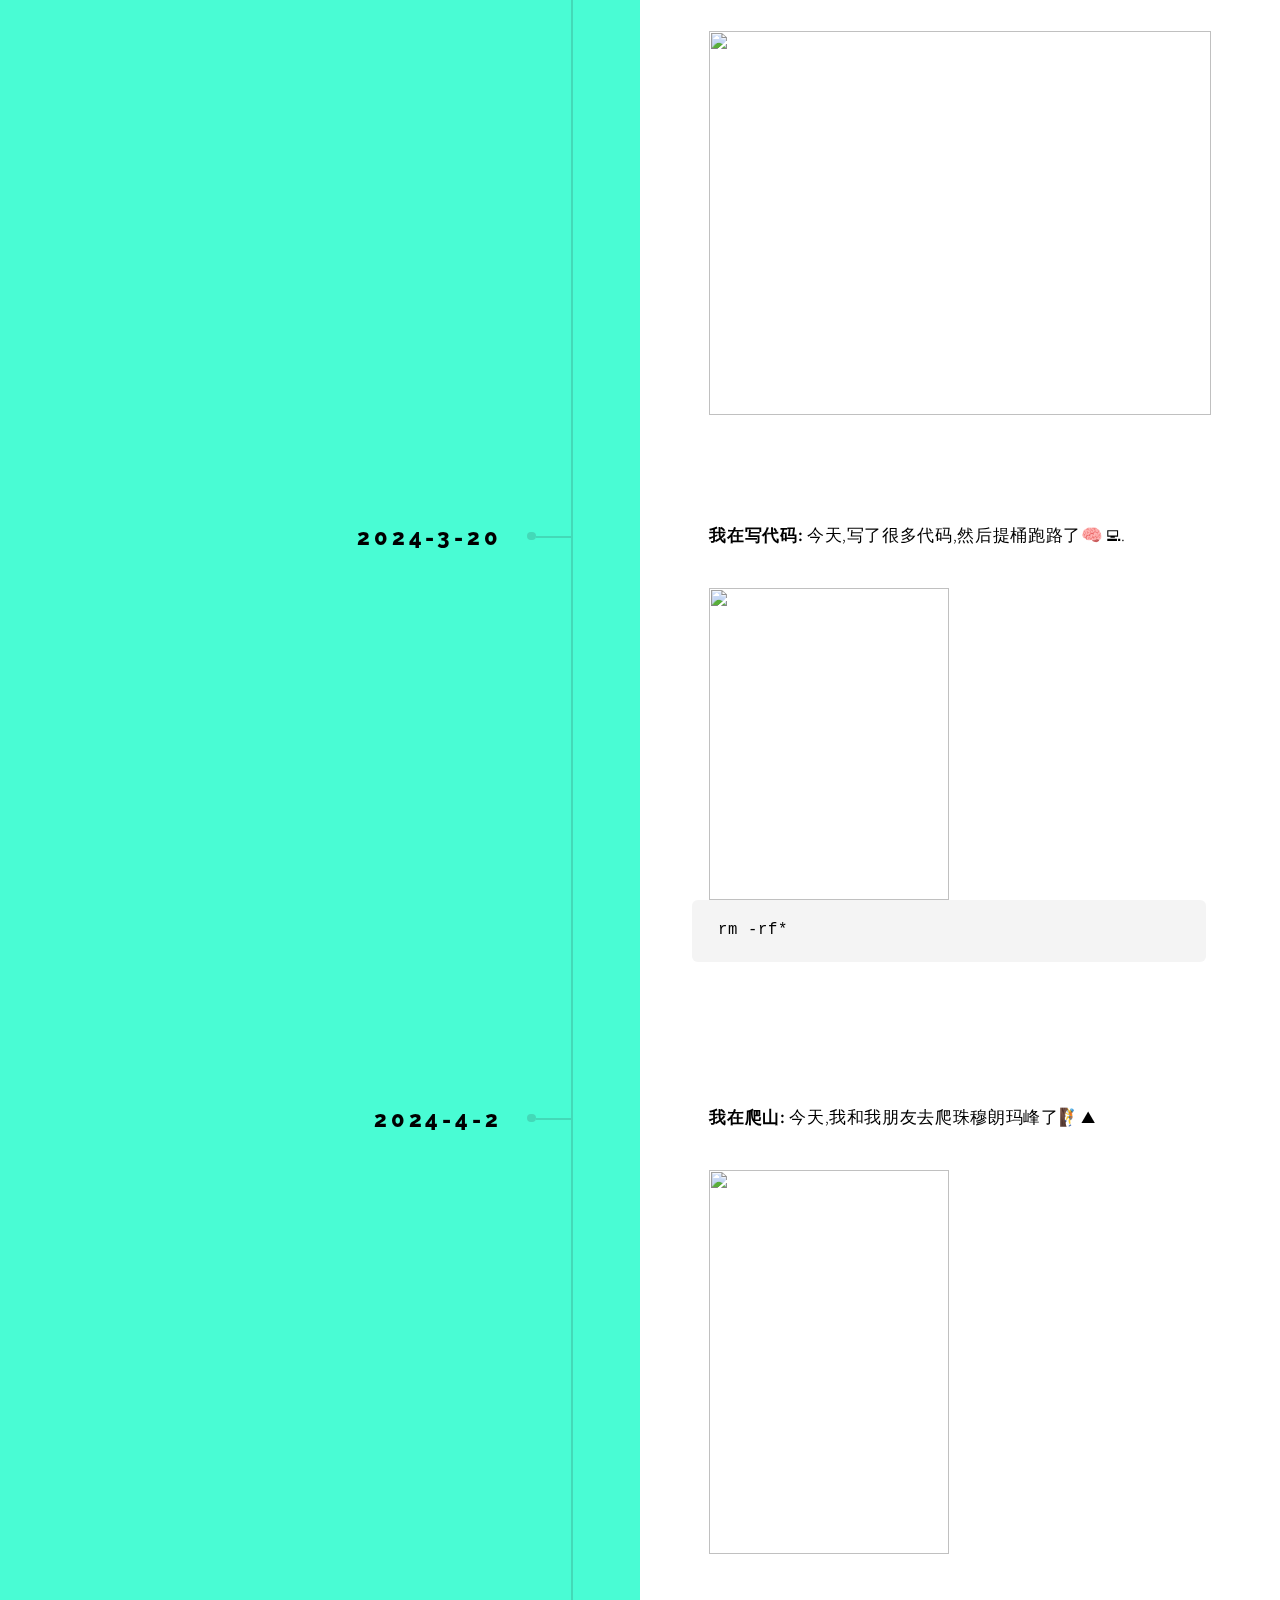
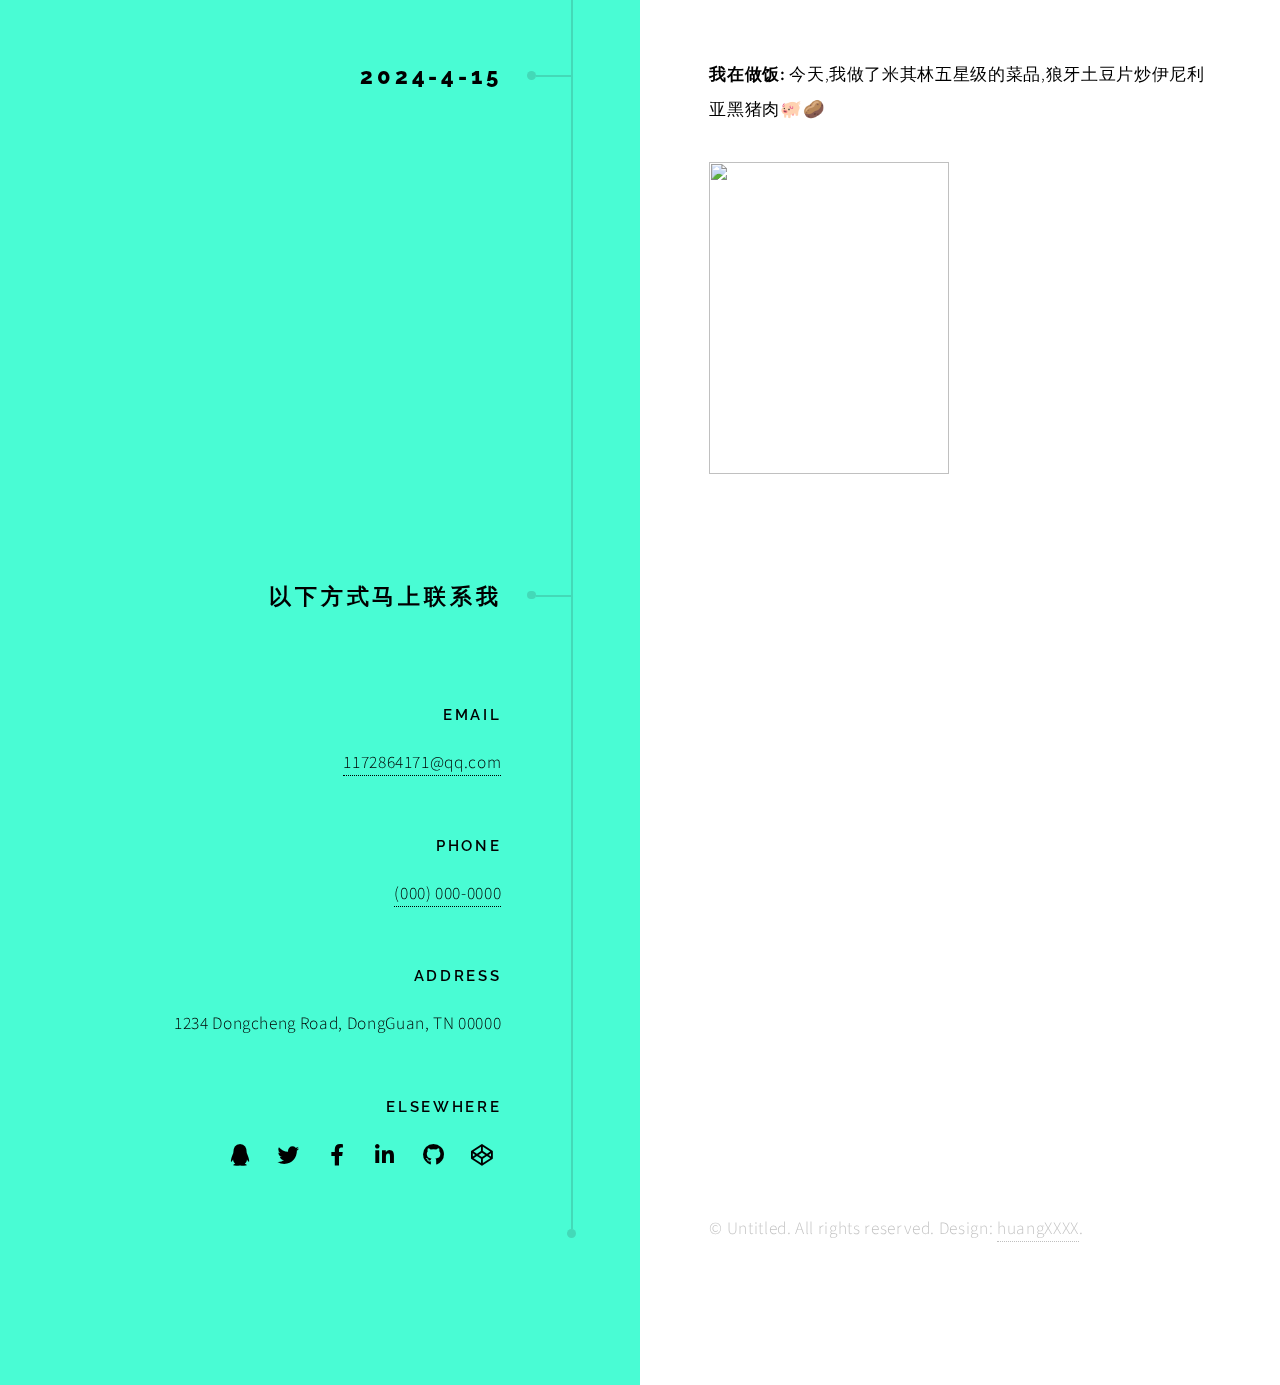
==== commit 9a68005d: "Update index.html" ====
--- a/index.html
+++ b/index.html
@@ -1,214 +1,210 @@
-<!DOCTYPE HTML>
-<!--
-	Paradigm Shift by HTML5 UP
-	html5up.net | @ajlkn
-	Free for personal and commercial use under the CCA 3.0 license (html5up.net/license)
--->
-<html xmlns="http://www.w3.org/1999/html">
-<head>
-    <title>travel-daily</title>
-    <meta charset="utf-8"/>
-    <meta name="viewport" content="width=device-width, initial-scale=1, user-scalable=no"/>
-    <meta name="description" content=""/>
-    <meta name="keywords" content=""/>
-    <link rel="stylesheet" href="assets/css/main.css"/>
-
-
-</head>
-<body class="is-preload">
-
-<!-- Wrapper -->
-<div id="wrapper">
-
-    <!-- Intro -->
-    <section class="intro">
-        <header>
-            <h1>Daily of 黄港港</h1>
-            <p>
-            </br>下面是我的日常的生活记录:
-            </br>vx:huangXXXXX
-            </br>东莞天气: <span id="weather">null</span></p>
-            <ul class="actions">
-                <li><a href="#first" class="arrow scrolly"><span class="label">Next</span></a></li>
-            </ul>
-        </header>
-        <div class="content">
-            <span class="image fill" data-position="center"><img src="images/pic03.png" alt=""/></span>
-        </div>
-    </section>
-
-    <!-- Section -->
-    <section id="first">
-        <header>
-            <h2>2024-3-1</h2>
-        </header>
-        <div class="content">
-            <p><strong>我爱游泳:</strong>今天,我去了游泳馆游泳🏊️</p>
-            <div class="gallery"><a href="https://pic.imgdb.cn/item/663b37d50ea9cb1403532012.jpg" class="landscape">
-                <img src="https://pic.imgdb.cn/item/663b37d50ea9cb1403532012.jpg"/></a></div>
-        </div>
-    </section>
-
-    <!-- Section -->
-    <section>
-        <header>
-            <h2>2024-3-12</h2>
-        </header>
-        <div class="content">
-            <p><strong>我爱打篮球:</strong> 今天,我去了篮球馆打篮球⛹‍♂️.</p>
-            <div class="gallery"><a href="https://pic.imgdb.cn/item/663bc7940ea9cb14034e1a0f.png" class="landscape">
-                <img src="https://pic.imgdb.cn/item/663bc7940ea9cb14034e1a0f.png"/></a></div>
-        </div>
-    </section>
-
-    <!-- Section -->
-    <section>
-        <header>
-            <h2>2024-3-20</h2>
-        </header>
-        <div class="content">
-            <p><strong>我在写代码: </strong> 今天,写了很多代码,然后提桶跑路了🧠💻︎.</p>
-
-                    <div class="gallery">
-                        <a href="https://pic.imgdb.cn/item/663c23070ea9cb1403b1b759.jpg" class="diycssh">
-                        <img src="https://pic.imgdb.cn/item/663c23070ea9cb1403b1b759.jpg" alt=""/></a>
-                        <pre><code>rm -rf*</code></pre>
-
-                </div>
-        </div>
-    </section>
-
-    <section>
-        <header>
-                <h2>2024-4-2</h2>
-        </header>
-        <div class="content">
-            <p><strong>我在爬山: </strong> 今天,我和我朋友去爬珠穆朗玛峰了🧗⛰︎</p>
-
-            <div class="gallery">
-                    <a href="https://pic.imgdb.cn/item/664235a30ea9cb14036683ad.jpg" class="portrait">
-                        <img src="https://pic.imgdb.cn/item/664235a30ea9cb14036683ad.jpg" alt=""/></a>
-            </div>
-        </div>
-    </section>
-
-    <section>
-        <header>
-            <h2>2024-4-15</h2>
-        </header>
-        <div class="content">
-            <p><strong>我在做饭: </strong> 今天,我做了米其林五星级的彩品,狼牙土豆片炒伊尼利亚黑猪肉🐖🥔</p>
-
-            <div class="gallery">
-                <a href="https://pic.imgdb.cn/item/664239aa0ea9cb14036e5e6b.jpg" class="diycssh">
-                    <img src="https://pic.imgdb.cn/item/664239aa0ea9cb14036e5e6b.jpg" alt=""/></a>
-            </div>
-        </div>
-    </section>
-
-
-
-
-    <!-- Section -->
-    <section>
-        <header>
-            <h2>以下方式马上联系我</h2>
-        </header>
-        <div class="content">
-        </div>
-        <footer>
-            <ul class="items">
-                <li>
-                    <h3>Email</h3>
-                    <a href="#">1172864171@qq.com</a>
-                </li>
-                <li>
-                    <h3>Phone</h3>
-                    <a href="#">(000) 000-0000</a>
-                </li>
-                <li>
-                    <h3>Address</h3>
-                    <span>1234 Dongcheng Road, DongGuan, TN 00000</span>
-                </li>
-                <li>
-                    <h3>Elsewhere</h3>
-                    <ul class="icons">
-                        <li><a href="#" class="icon brands fa-qq"><span class="label">QQ</span></a></li>
-                        <li><a href="#" class="icon brands fa-twitter"><span class="label">Twitter</span></a></li>
-                        <li><a href="#" class="icon brands fa-facebook-f"><span class="label">Facebook</span></a></li>
-              
-                        <li><a href="#" class="icon brands fa-linkedin-in"><span class="label">LinkedIn</span></a></li>
-                        <li><a href="#" class="icon brands fa-github"><span class="label">GitHub</span></a></li>
-                        <li><a href="#" class="icon brands fa-codepen"><span class="label">Codepen</span></a></li>
-                    </ul>
-                </li>
-            </ul>
-        </footer>
-    </section>
-
-    <!-- Copyright -->
-    <div class="copyright">&copy; Untitled. All rights reserved. Design: <a href="#">huangXXXX</a>.
-    </div>
-
-</div>
-
-<!-- Scripts -->
-<script src="assets/js/jquery.min.js"></script>
-<script src="assets/js/jquery.scrolly.min.js"></script>
-<script src="assets/js/browser.min.js"></script>
-<script src="assets/js/breakpoints.min.js"></script>
-<script src="assets/js/util.js"></script>
-<script src="assets/js/main.js"></script>
-<script>
-    function loadXMLDoc()
-    {
-        var xmlhttp;
-        if (window.XMLHttpRequest)
-        {
-            //  IE7+, Firefox, Chrome, Opera, Safari 浏览器执行代码
-            xmlhttp=new XMLHttpRequest();
-        }
-        else
-        {
-            // IE6, IE5 浏览器执行代码
-            xmlhttp=new ActiveXObject("Microsoft.XMLHTTP");
-        }
-        xmlhttp.onreadystatechange=function()
-        {
-            if (xmlhttp.readyState==4 && xmlhttp.status==200)
-            {
-                var myArr = JSON.parse(this.responseText);
-                document.getElementById("weather").innerHTML=myArr.results[0].now.text;
-                //console.log(myArr.results[0].now.text);
-                //$("#weathe").innerText=xmlhttp.responseText;
-                // {
-                //     "results": [
-                //     {
-                //         "location": {
-                //             "id": "WS0GHKN5ZP7T",
-                //             "name": "东莞",
-                //             "country": "CN",
-                //             "path": "东莞,东莞,广东,中国",
-                //             "timezone": "Asia/Shanghai",
-                //             "timezone_offset": "+08:00"
-                //         },
-                //         "now": {
-                //             "text": "阴",  //myArr.results[0].now.text;
-                //             "code": "9",
-                //             "temperature": "26"
-                //         },
-                //         "last_update": "2024-05-10T09:24:23+08:00"  //myArr.results[0].last_update
-                //     }
-                // ]
-                // }
-            }
-        }
-        xmlhttp.open("GET","https://api.seniverse.com/v3/weather/now.json?key=Szi0hltL8kZto6R0B&location=dongguan&language=zh-Hans&unit=c",true);
-        xmlhttp.send();
-    }
-    var time = setInterval(loadXMLDoc,10000);
-</script>
-
-
-</body>
-</html>+<!DOCTYPE HTML>
+
+<html xmlns="http://www.w3.org/1999/html">
+<head>
+    <title>travel-daily</title>
+    <meta charset="utf-8"/>
+    <meta name="viewport" content="width=device-width, initial-scale=1, user-scalable=no"/>
+    <meta name="description" content=""/>
+    <meta name="keywords" content=""/>
+    <link rel="stylesheet" href="assets/css/main.css"/>
+
+
+</head>
+<body class="is-preload">
+
+<!-- Wrapper -->
+<div id="wrapper">
+
+    <!-- Intro -->
+    <section class="intro">
+        <header>
+            <h1>Daily of 黄港港</h1>
+            <p>
+            </br>下面是我的日常的生活记录:
+            </br>vx:huangXXXXX
+            </br>东莞天气: <span id="weather">null</span></p>
+            <ul class="actions">
+                <li><a href="#first" class="arrow scrolly"><span class="label">Next</span></a></li>
+            </ul>
+        </header>
+        <div class="content">
+            <span class="image fill" data-position="center"><img src="images/pic03.png" alt=""/></span>
+        </div>
+    </section>
+
+    <!-- Section -->
+    <section id="first">
+        <header>
+            <h2>2024-3-1</h2>
+        </header>
+        <div class="content">
+            <p><strong>我爱游泳:</strong>今天,我去了游泳馆游泳🏊️</p>
+            <div class="gallery"><a href="https://pic.imgdb.cn/item/663b37d50ea9cb1403532012.jpg" class="landscape">
+                <img src="https://pic.imgdb.cn/item/663b37d50ea9cb1403532012.jpg"/></a></div>
+        </div>
+    </section>
+
+    <!-- Section -->
+    <section>
+        <header>
+            <h2>2024-3-12</h2>
+        </header>
+        <div class="content">
+            <p><strong>我爱打篮球:</strong> 今天,我去了篮球馆打篮球⛹‍♂️.</p>
+            <div class="gallery"><a href="https://pic.imgdb.cn/item/663bc7940ea9cb14034e1a0f.png" class="landscape">
+                <img src="https://pic.imgdb.cn/item/663bc7940ea9cb14034e1a0f.png"/></a></div>
+        </div>
+    </section>
+
+    <!-- Section -->
+    <section>
+        <header>
+            <h2>2024-3-20</h2>
+        </header>
+        <div class="content">
+            <p><strong>我在写代码: </strong> 今天,写了很多代码,然后提桶跑路了🧠💻︎.</p>
+
+                    <div class="gallery">
+                        <a href="https://pic.imgdb.cn/item/663c23070ea9cb1403b1b759.jpg" class="diycssh">
+                        <img src="https://pic.imgdb.cn/item/663c23070ea9cb1403b1b759.jpg" alt=""/></a>
+                        <pre><code>rm -rf*</code></pre>
+
+                </div>
+        </div>
+    </section>
+
+    <section>
+        <header>
+                <h2>2024-4-2</h2>
+        </header>
+        <div class="content">
+            <p><strong>我在爬山: </strong> 今天,我和我朋友去爬珠穆朗玛峰了🧗⛰︎</p>
+
+            <div class="gallery">
+                    <a href="https://pic.imgdb.cn/item/664235a30ea9cb14036683ad.jpg" class="portrait">
+                        <img src="https://pic.imgdb.cn/item/664235a30ea9cb14036683ad.jpg" alt=""/></a>
+            </div>
+        </div>
+    </section>
+
+    <section>
+        <header>
+            <h2>2024-4-15</h2>
+        </header>
+        <div class="content">
+            <p><strong>我在做饭: </strong> 今天,我做了米其林五星级的菜品,狼牙土豆片炒伊尼利亚黑猪肉🐖🥔</p>
+
+            <div class="gallery">
+                <a href="https://pic.imgdb.cn/item/664239aa0ea9cb14036e5e6b.jpg" class="diycssh">
+                    <img src="https://pic.imgdb.cn/item/664239aa0ea9cb14036e5e6b.jpg" alt=""/></a>
+            </div>
+        </div>
+    </section>
+
+
+
+
+    <!-- Section -->
+    <section>
+        <header>
+            <h2>以下方式马上联系我</h2>
+        </header>
+        <div class="content">
+        </div>
+        <footer>
+            <ul class="items">
+                <li>
+                    <h3>Email</h3>
+                    <a href="#">1172864171@qq.com</a>
+                </li>
+                <li>
+                    <h3>Phone</h3>
+                    <a href="#">(000) 000-0000</a>
+                </li>
+                <li>
+                    <h3>Address</h3>
+                    <span>1234 Dongcheng Road, DongGuan, TN 00000</span>
+                </li>
+                <li>
+                    <h3>Elsewhere</h3>
+                    <ul class="icons">
+                        <li><a href="#" class="icon brands fa-qq"><span class="label">QQ</span></a></li>
+                        <li><a href="#" class="icon brands fa-twitter"><span class="label">Twitter</span></a></li>
+                        <li><a href="#" class="icon brands fa-facebook-f"><span class="label">Facebook</span></a></li>
+              
+                        <li><a href="#" class="icon brands fa-linkedin-in"><span class="label">LinkedIn</span></a></li>
+                        <li><a href="#" class="icon brands fa-github"><span class="label">GitHub</span></a></li>
+                        <li><a href="#" class="icon brands fa-codepen"><span class="label">Codepen</span></a></li>
+                    </ul>
+                </li>
+            </ul>
+        </footer>
+    </section>
+
+    <!-- Copyright -->
+    <div class="copyright">&copy; Untitled. All rights reserved. Design: <a href="#">huangXXXX</a>.
+    </div>
+
+</div>
+
+<!-- Scripts -->
+<script src="assets/js/jquery.min.js"></script>
+<script src="assets/js/jquery.scrolly.min.js"></script>
+<script src="assets/js/browser.min.js"></script>
+<script src="assets/js/breakpoints.min.js"></script>
+<script src="assets/js/util.js"></script>
+<script src="assets/js/main.js"></script>
+<script>
+    function loadXMLDoc()
+    {
+        var xmlhttp;
+        if (window.XMLHttpRequest)
+        {
+            //  IE7+, Firefox, Chrome, Opera, Safari 浏览器执行代码
+            xmlhttp=new XMLHttpRequest();
+        }
+        else
+        {
+            // IE6, IE5 浏览器执行代码
+            xmlhttp=new ActiveXObject("Microsoft.XMLHTTP");
+        }
+        xmlhttp.onreadystatechange=function()
+        {
+            if (xmlhttp.readyState==4 && xmlhttp.status==200)
+            {
+                var myArr = JSON.parse(this.responseText);
+                document.getElementById("weather").innerHTML=myArr.results[0].now.text;
+                //console.log(myArr.results[0].now.text);
+                //$("#weathe").innerText=xmlhttp.responseText;
+                // {
+                //     "results": [
+                //     {
+                //         "location": {
+                //             "id": "WS0GHKN5ZP7T",
+                //             "name": "东莞",
+                //             "country": "CN",
+                //             "path": "东莞,东莞,广东,中国",
+                //             "timezone": "Asia/Shanghai",
+                //             "timezone_offset": "+08:00"
+                //         },
+                //         "now": {
+                //             "text": "阴",  //myArr.results[0].now.text;
+                //             "code": "9",
+                //             "temperature": "26"
+                //         },
+                //         "last_update": "2024-05-10T09:24:23+08:00"  //myArr.results[0].last_update
+                //     }
+                // ]
+                // }
+            }
+        }
+        xmlhttp.open("GET","https://api.seniverse.com/v3/weather/now.json?key=Szi0hltL8kZto6R0B&location=dongguan&language=zh-Hans&unit=c",true);
+        xmlhttp.send();
+    }
+    var time = setInterval(loadXMLDoc,10000);
+</script>
+
+
+</body>
+</html>
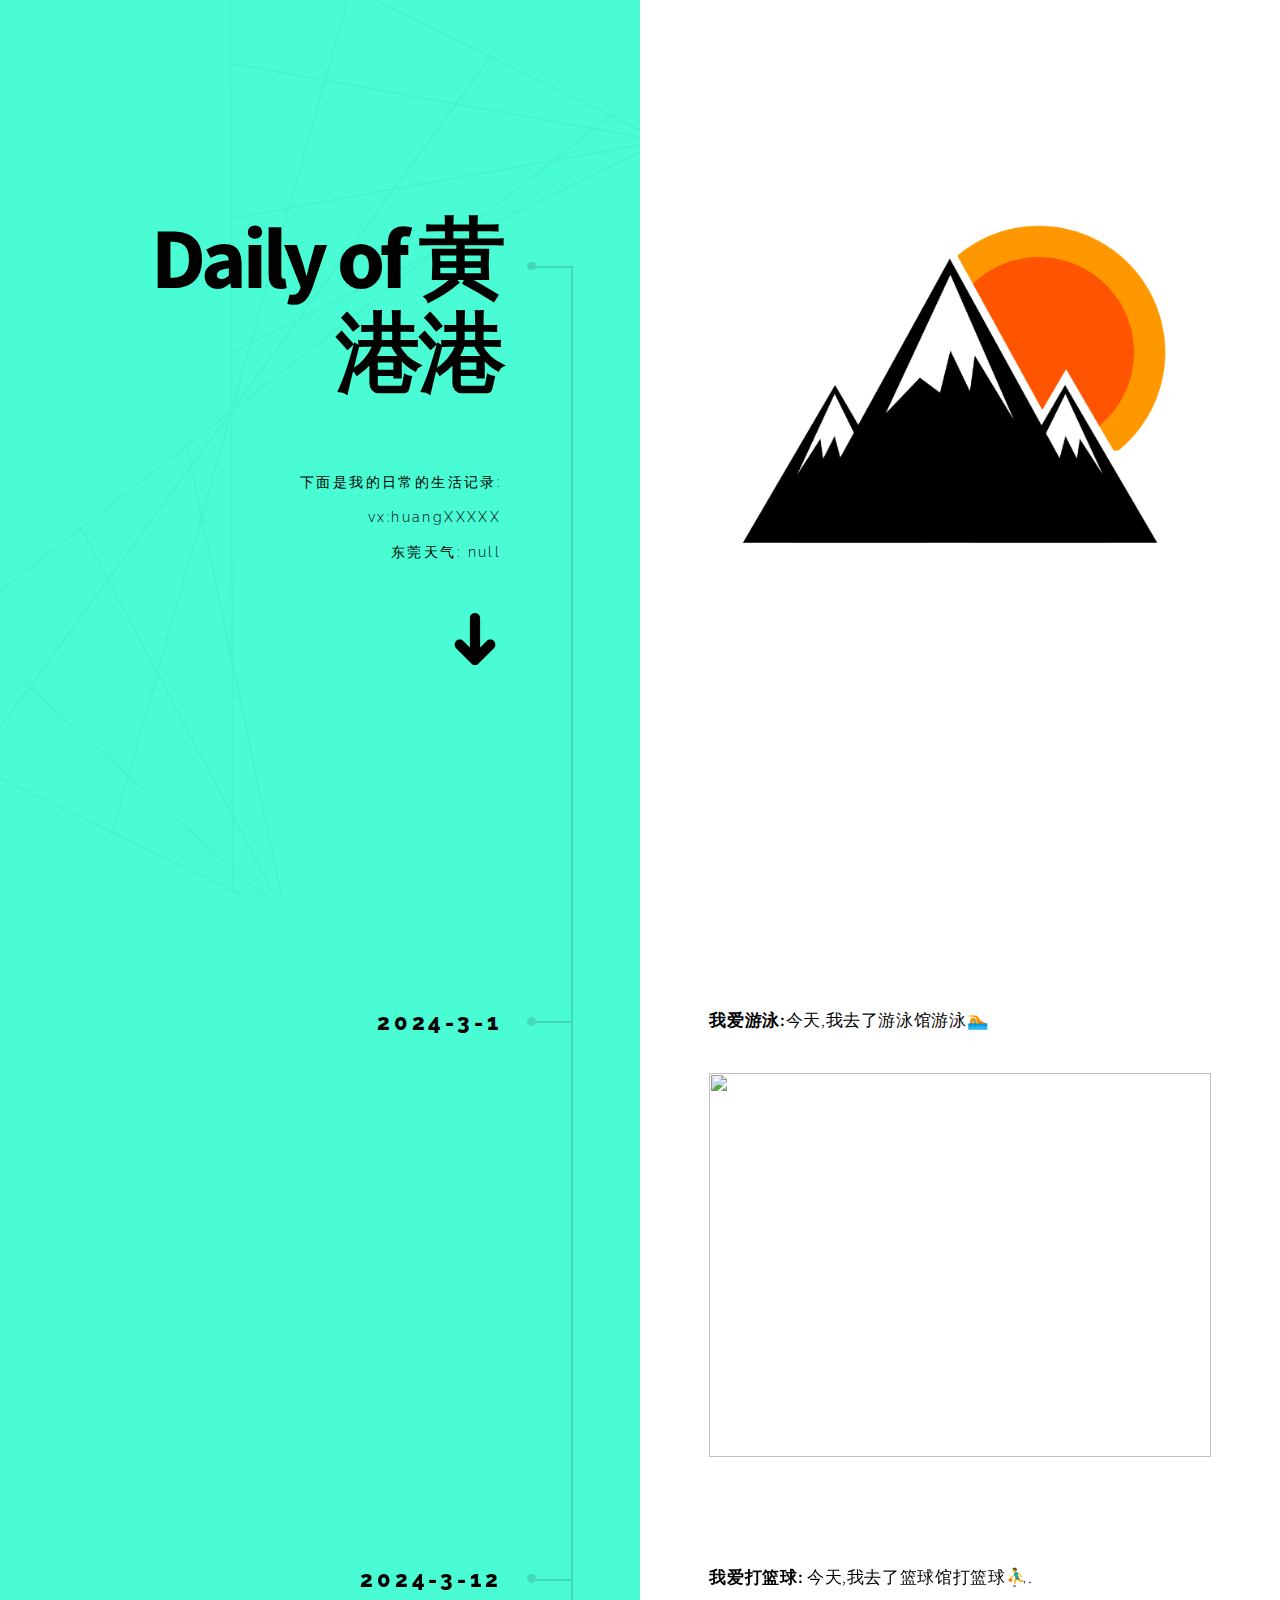
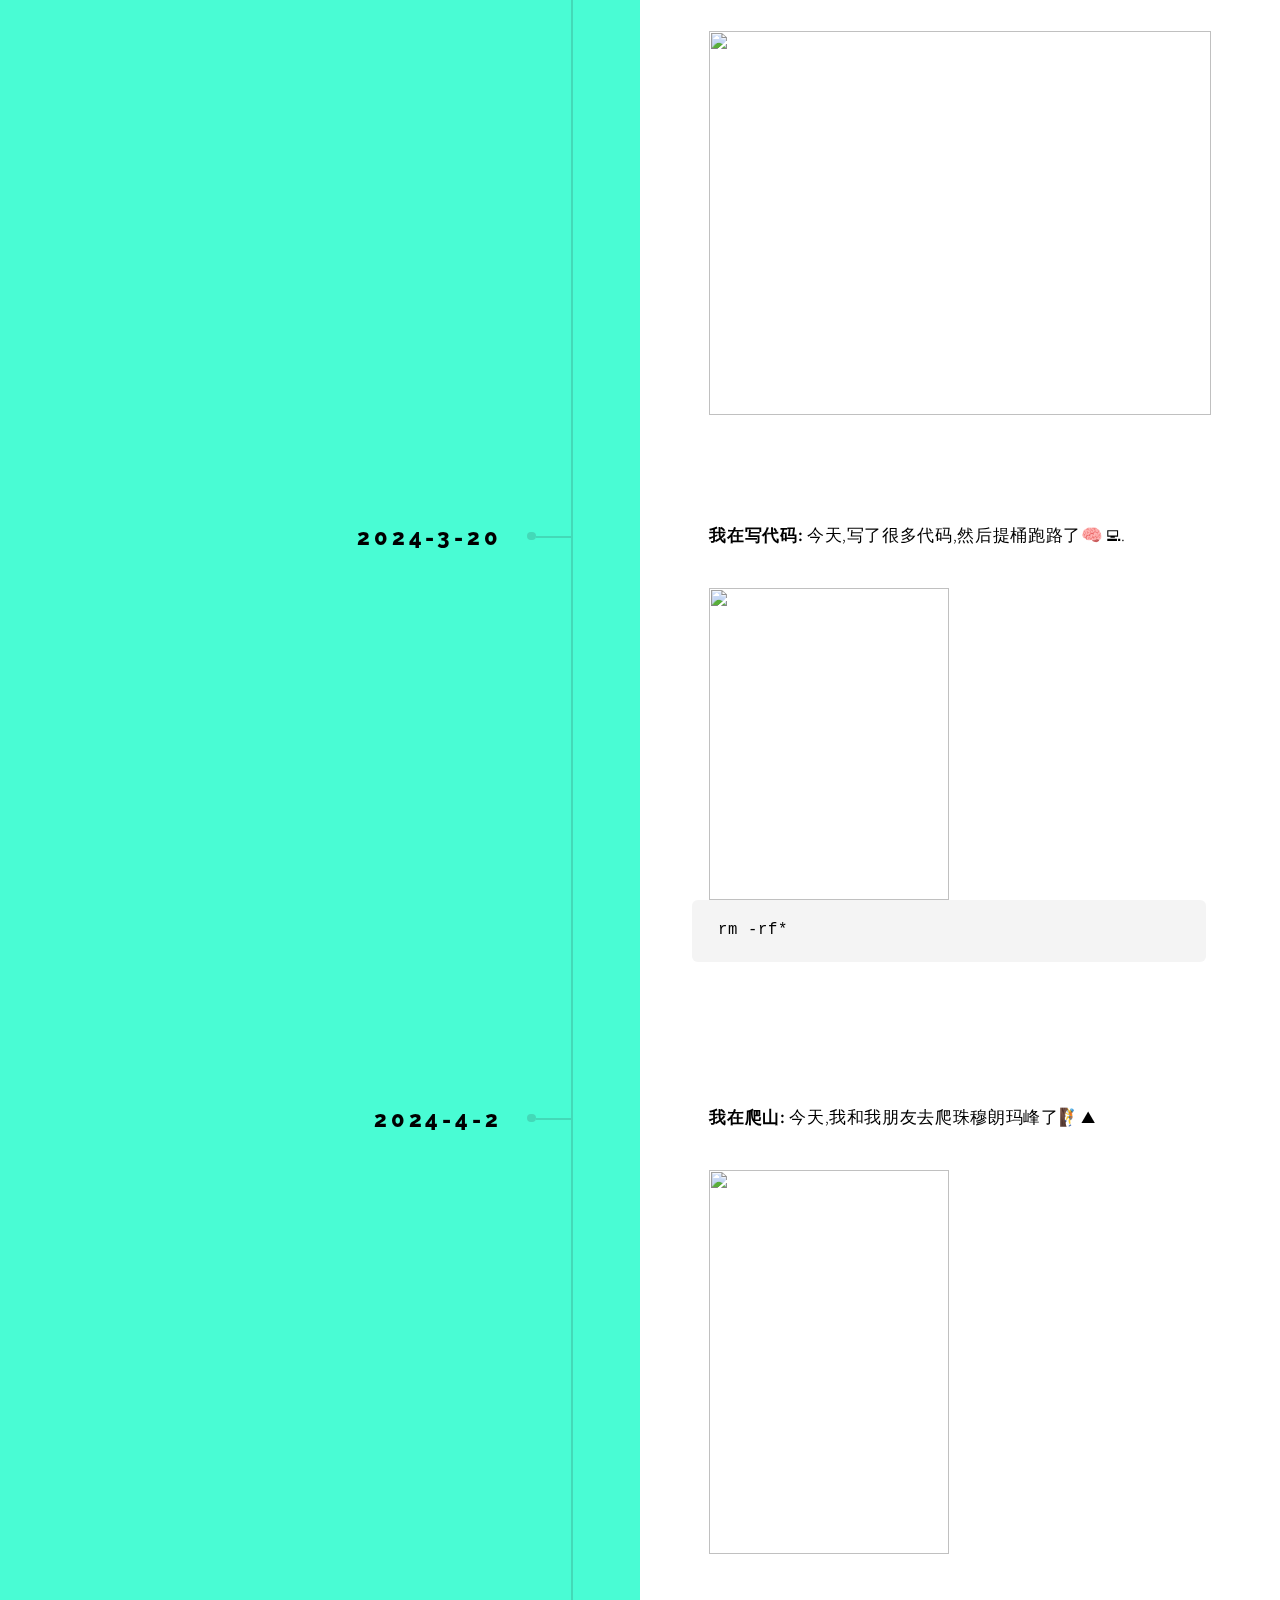
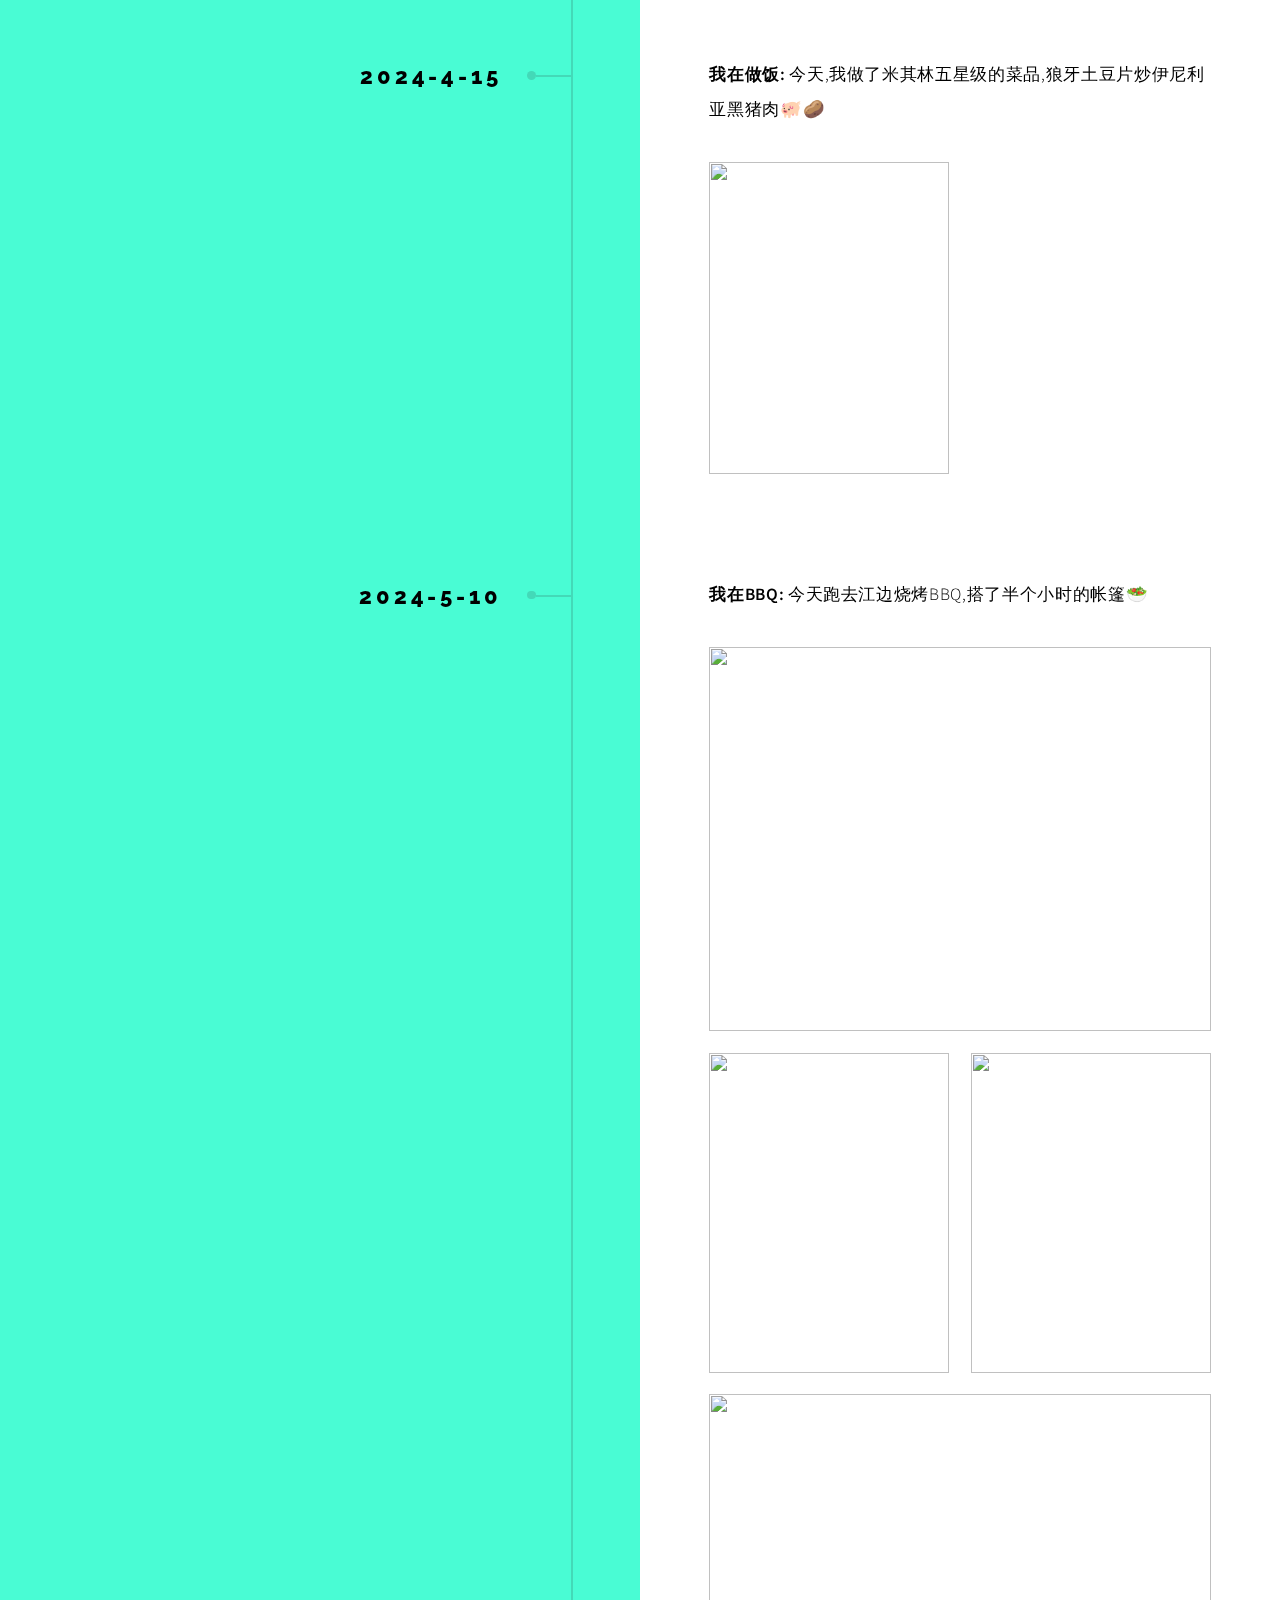
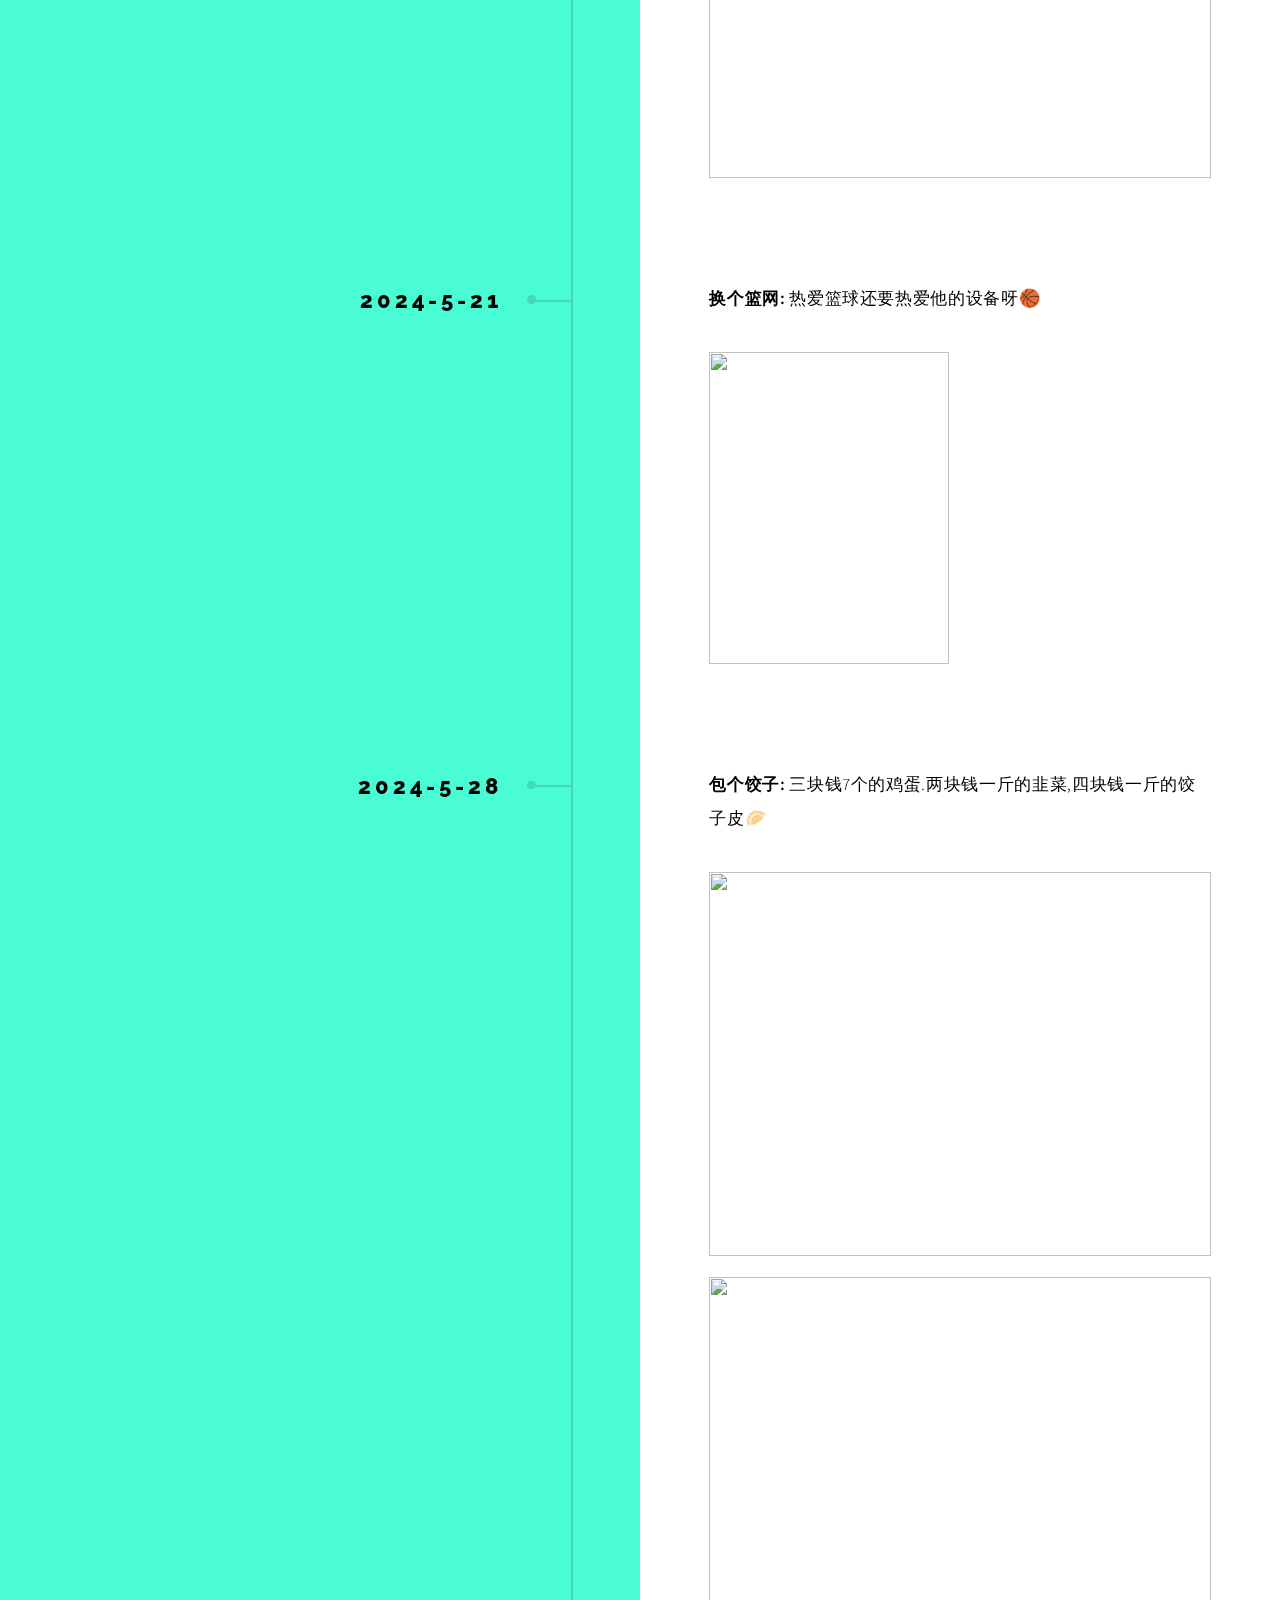
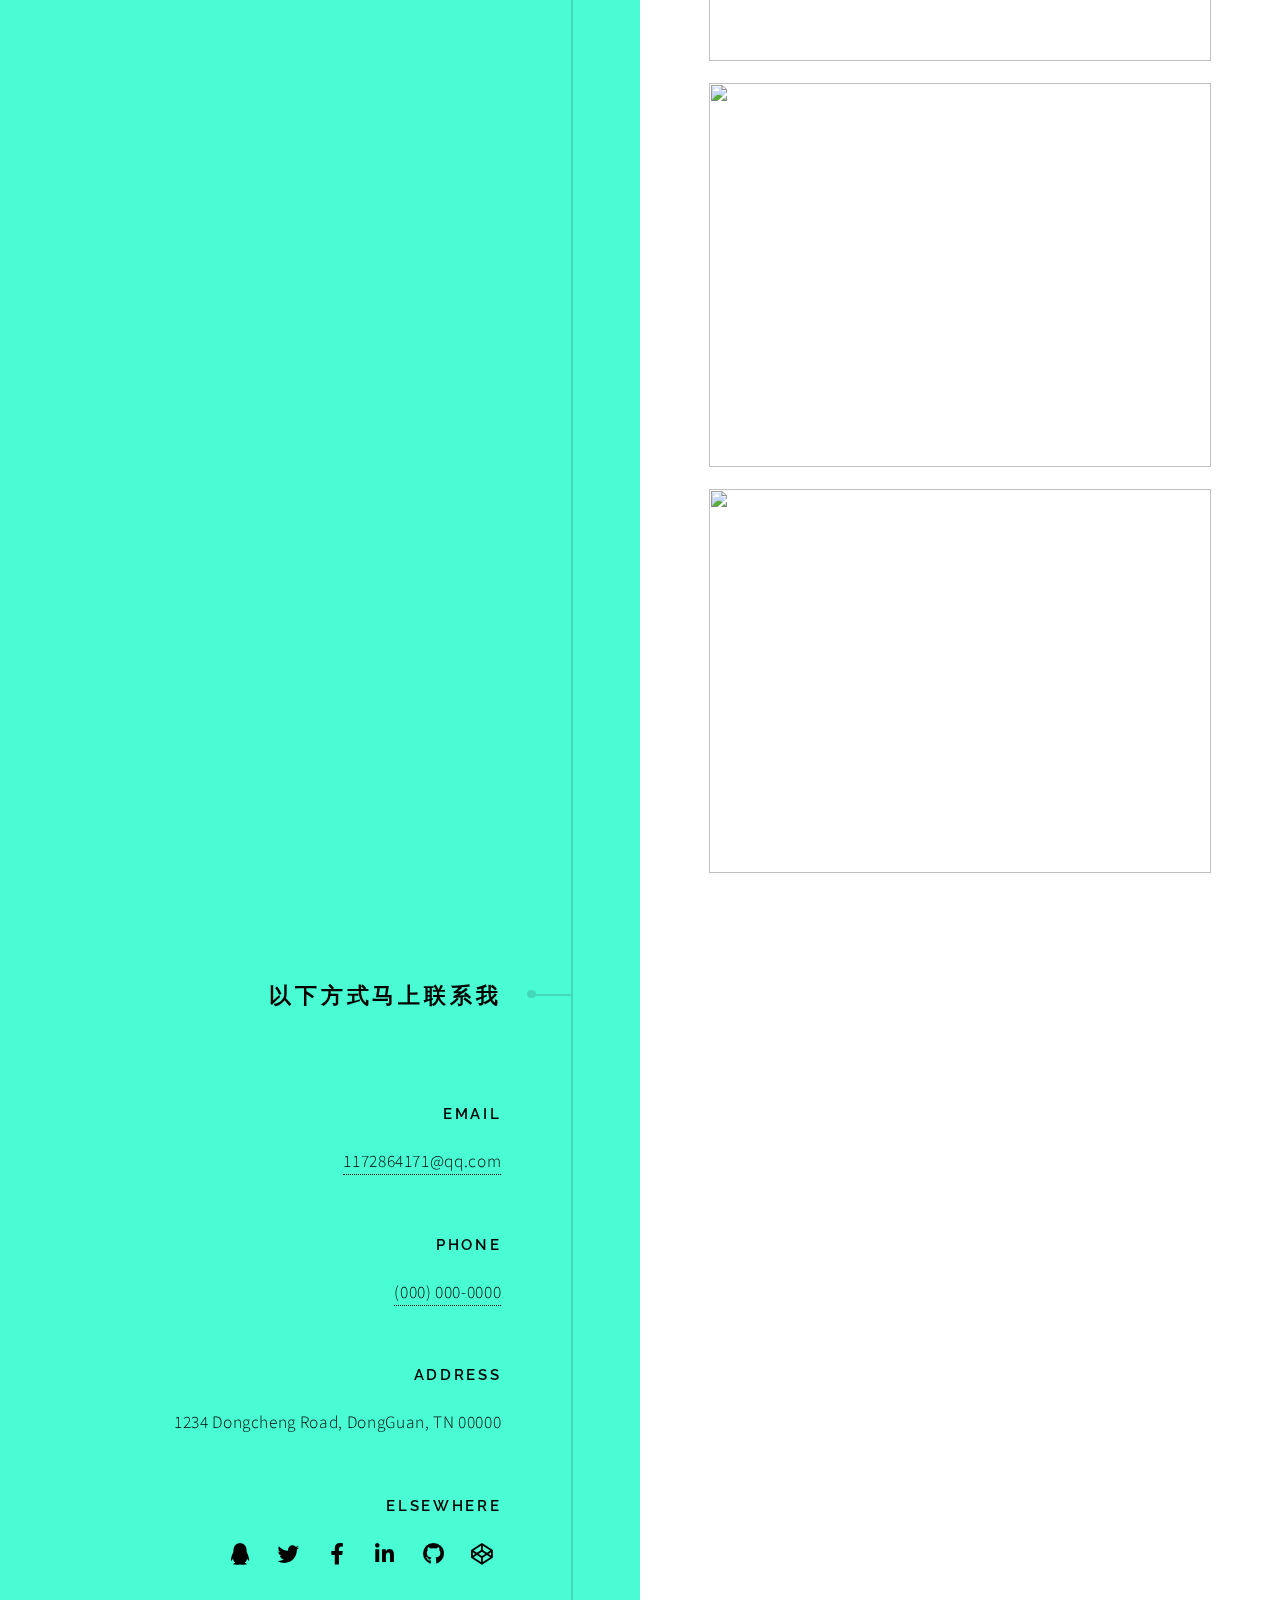
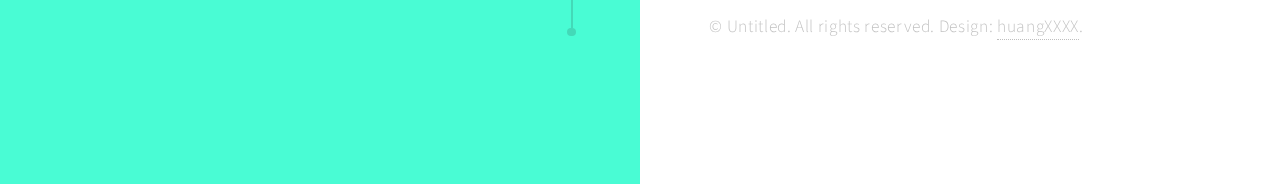
==== commit 9a3f128f: "second commit" ====
--- a/index.html
+++ b/index.html
@@ -102,6 +102,53 @@
         </div>
     </section>
 
+    <!-- Section -->
+    <section>
+        <header>
+            <h2>2024-5-10</h2>
+        </header>
+        <div class="content">
+            <p><strong>我在BBQ: </strong> 今天跑去江边烧烤BBQ,搭了半个小时的帐篷🥗</p>
+            <div class="gallery">
+                <a href="https://s2.loli.net/2024/06/15/6dPrJe8fqQRAm1k.jpg" class="landscape"><img src="https://s2.loli.net/2024/06/15/6dPrJe8fqQRAm1k.jpg" alt="" /></a>
+				<a href="https://s2.loli.net/2024/06/15/A8Osnd6MDh2mWrN.jpg"><img src="https://s2.loli.net/2024/06/15/A8Osnd6MDh2mWrN.jpg" alt="" /></a>
+				<a href="https://s2.loli.net/2024/06/15/rK1RaizncljNxyZ.jpg"><img src="https://s2.loli.net/2024/06/15/rK1RaizncljNxyZ.jpg" alt="" /></a>
+				<a href="https://s2.loli.net/2024/06/15/VLGqHY8cS5JCK4R.jpg" class="landscape"><img src="https://s2.loli.net/2024/06/15/VLGqHY8cS5JCK4R.jpg" alt="" /></a>
+            </div>
+        </div>
+    </section>
+
+    <!-- Section -->
+    <section>
+        <header>
+            <h2>2024-5-21</h2>
+        </header>
+        <div class="content">
+            <p><strong>换个篮网: </strong> 热爱篮球还要热爱他的设备呀🏀</p>
+            <div class="gallery">
+                <a href="https://s2.loli.net/2024/06/15/kfQgqyspNTA8Y2a.jpg" class="diycssh">
+                    <img src="https://s2.loli.net/2024/06/15/kfQgqyspNTA8Y2a.jpg" alt=""/></a>
+            </div>
+        </div>
+    </section>
+
+     <!-- Section -->
+     <section>
+        <header>
+            <h2>2024-5-28</h2>
+        </header>
+        <div class="content">
+            <p><strong>包个饺子: </strong> 三块钱7个的鸡蛋.两块钱一斤的韭菜,四块钱一斤的饺子皮🥟</p>
+            <div class="gallery">
+                <a href="https://s2.loli.net/2024/06/15/lDpxwTBSQ2K6hfo.jpg" class="landscape"><img src="https://s2.loli.net/2024/06/15/lDpxwTBSQ2K6hfo.jpg" alt="" /></a>
+                <a href="https://s2.loli.net/2024/06/15/6W7KUawDveBIsuF.jpg" class="landscape"><img src="https://s2.loli.net/2024/06/15/6W7KUawDveBIsuF.jpg" alt="" /></a>
+                <a href="https://s2.loli.net/2024/06/15/hHrfeGNXgdCo9WS.jpg" class="landscape"><img src="https://s2.loli.net/2024/06/15/hHrfeGNXgdCo9WS.jpg" alt="" /></a>
+                <a href="https://s2.loli.net/2024/06/15/zvCkemB4MVpFSyE.jpg" class="landscape"><img src="https://s2.loli.net/2024/06/15/zvCkemB4MVpFSyE.jpg" alt="" /></a>
+            
+            
+            </div>
+        </div>
+    </section>
 
 
 
@@ -207,4 +254,4 @@
 
 
 </body>
-</html>
+</html>
